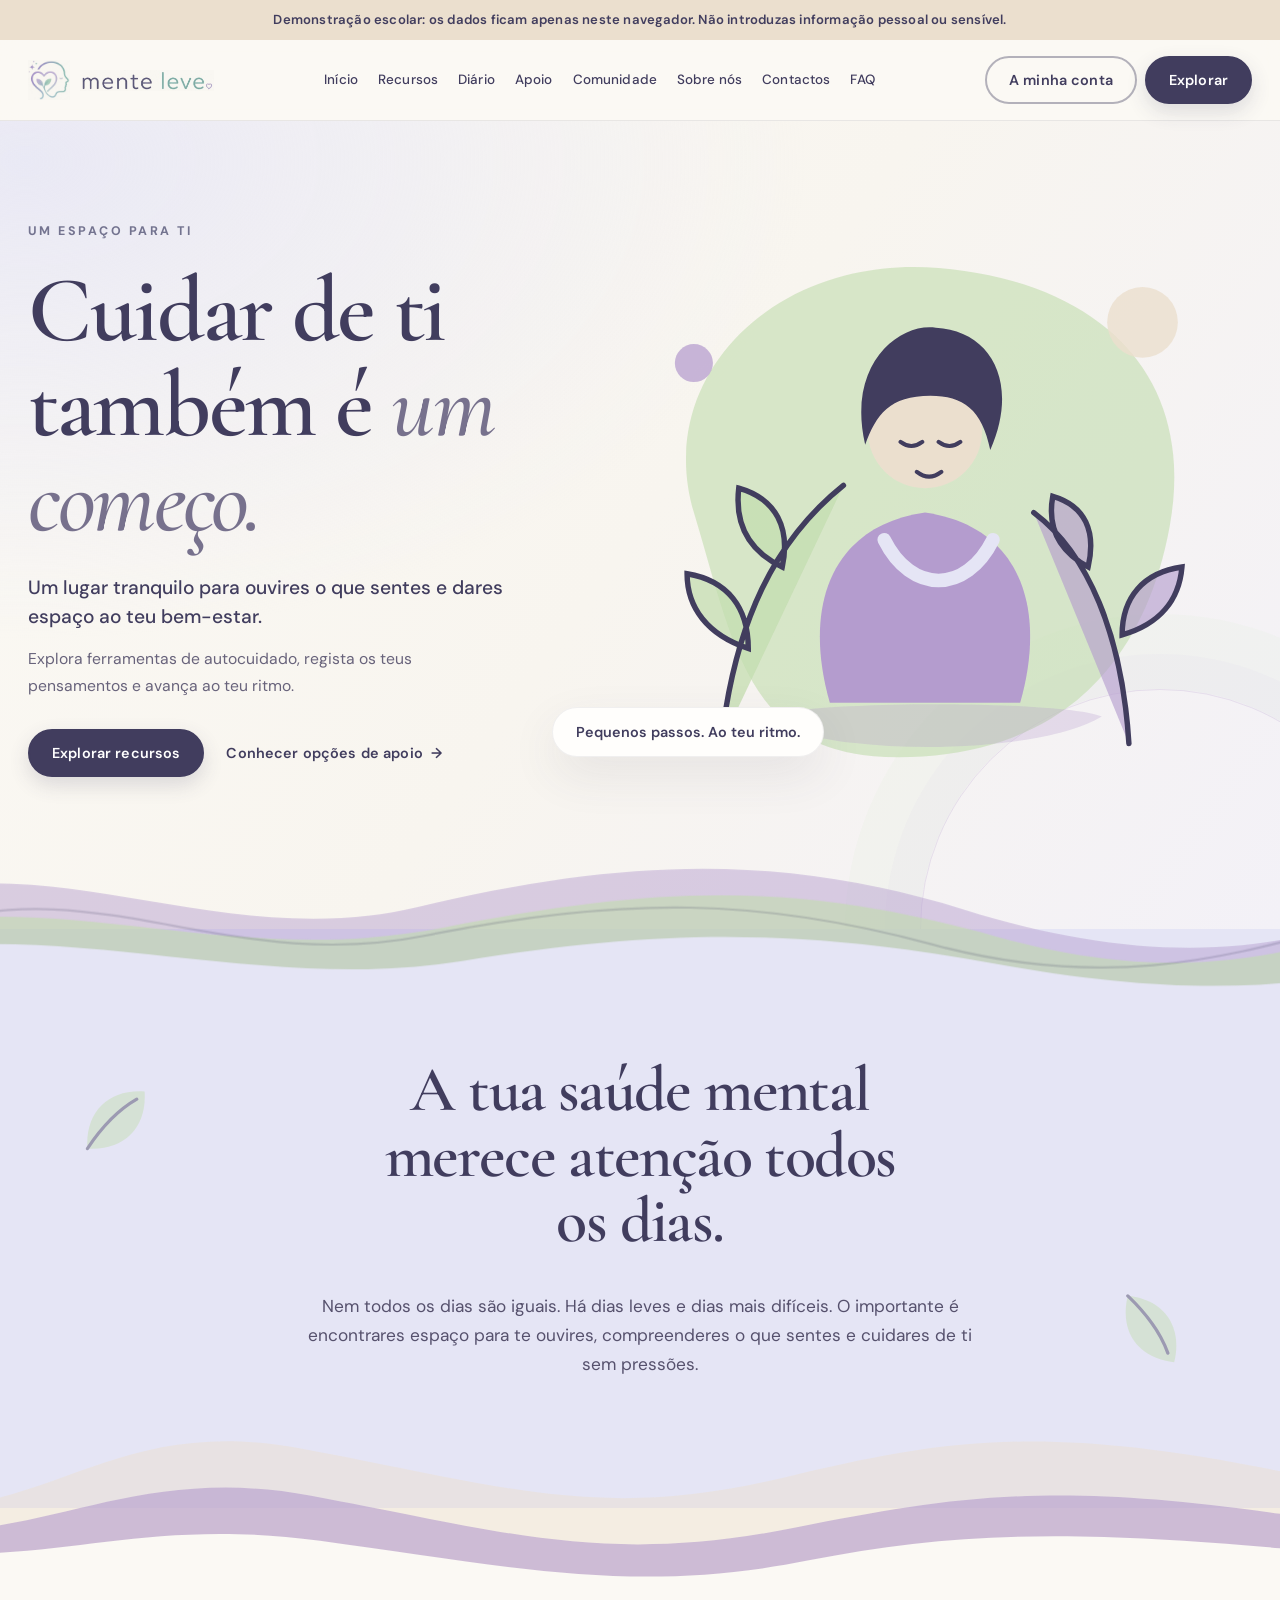
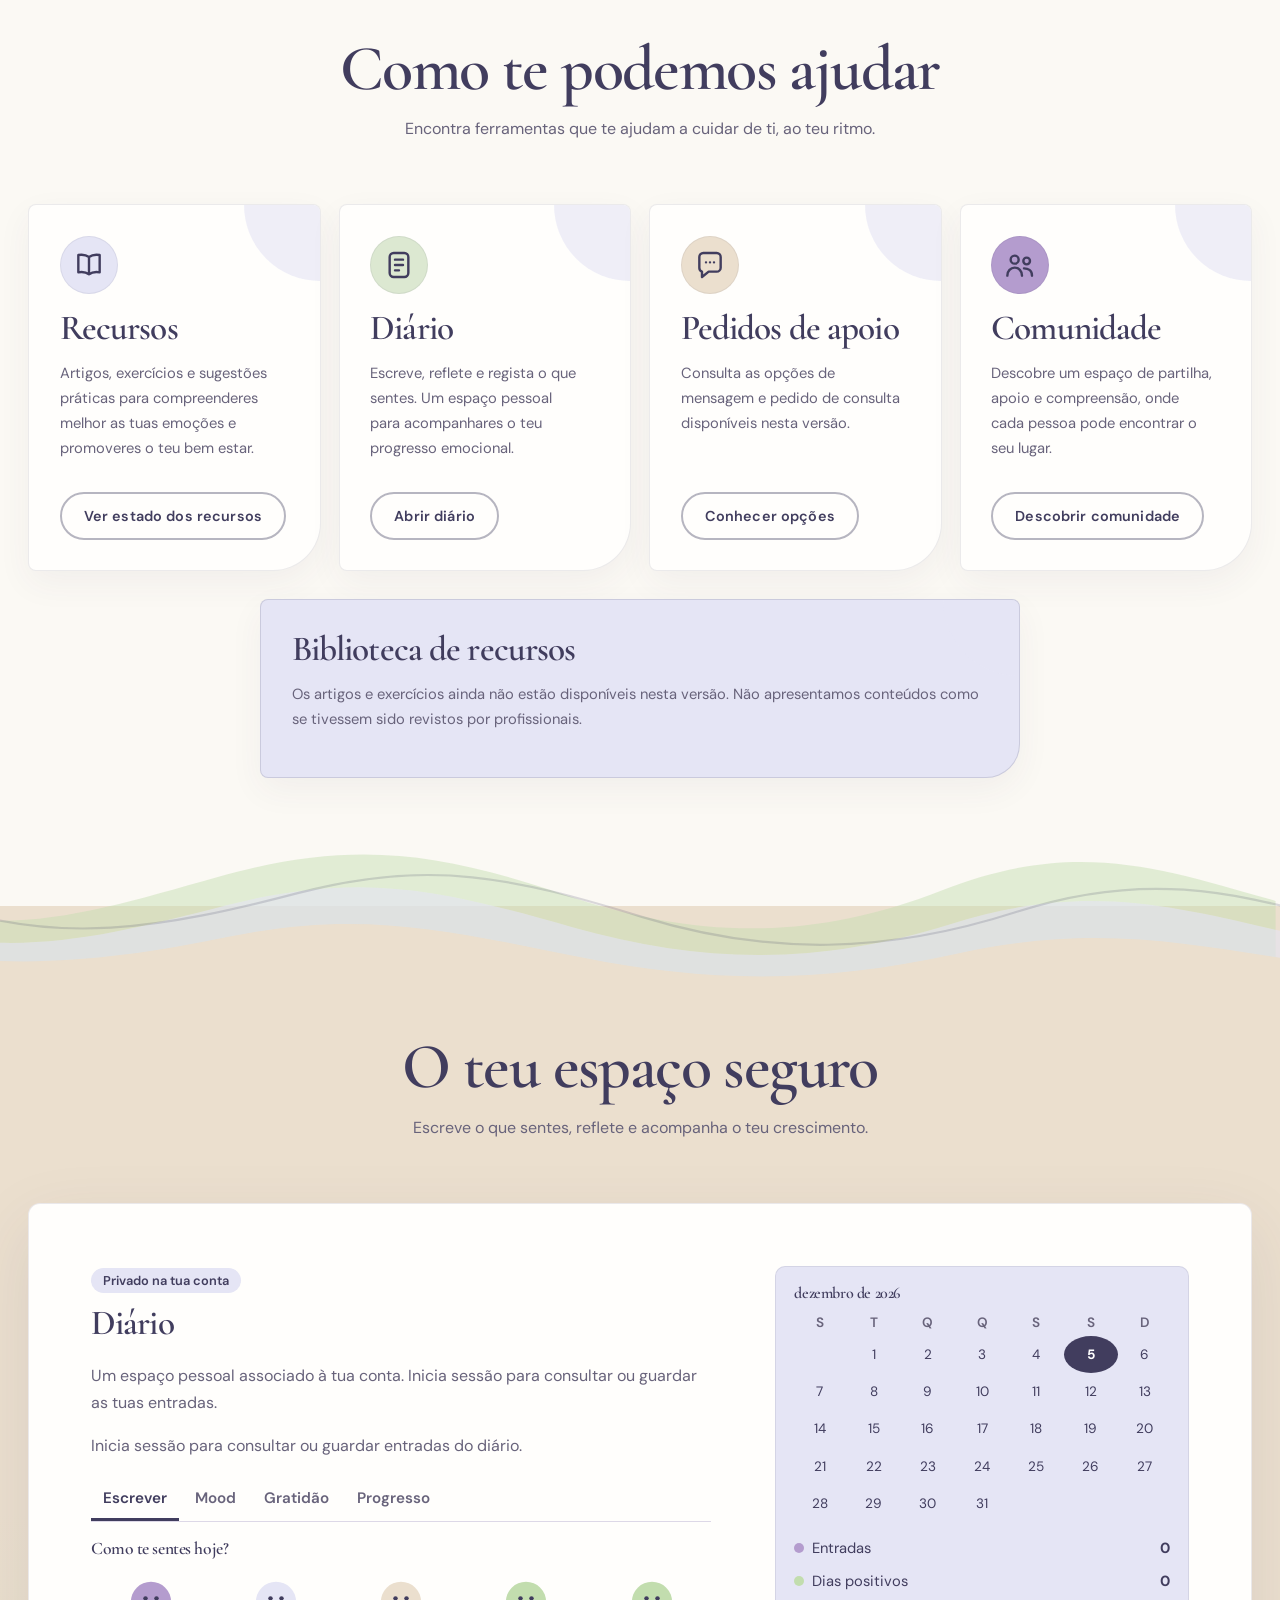
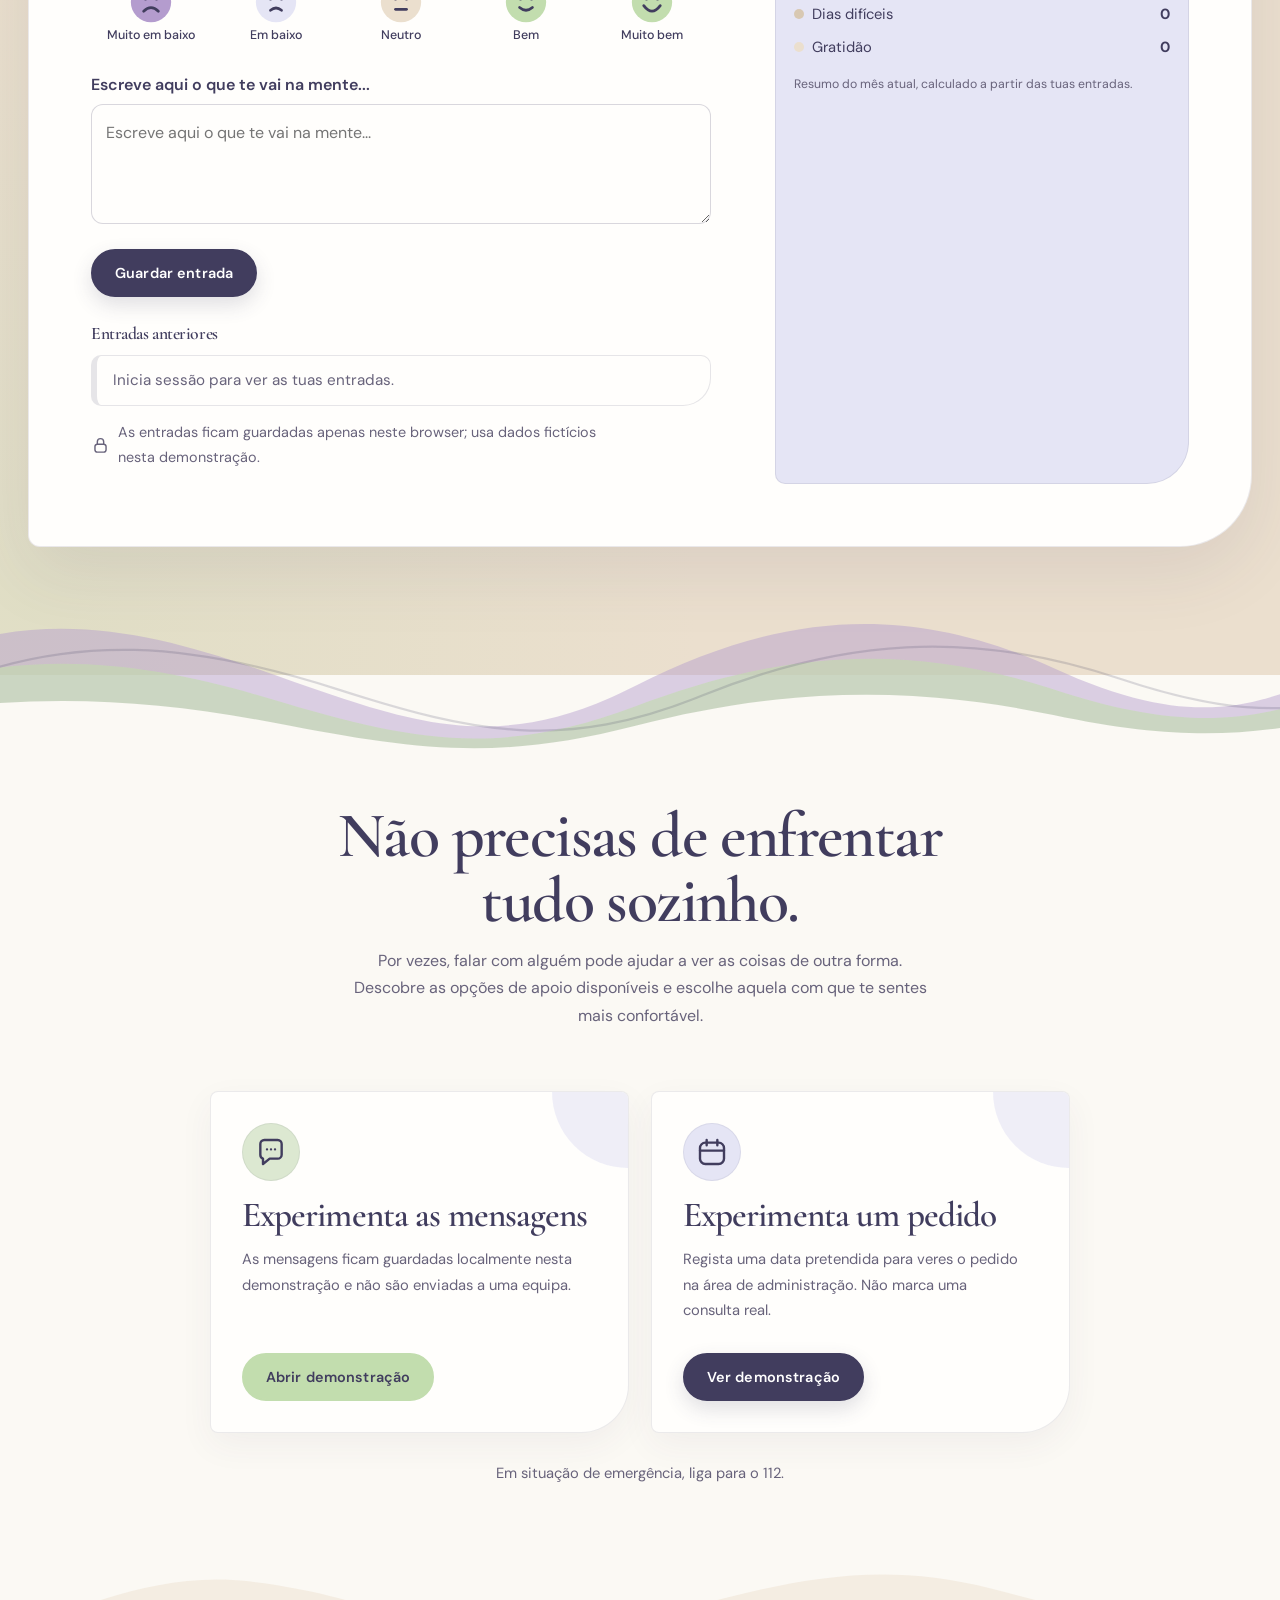
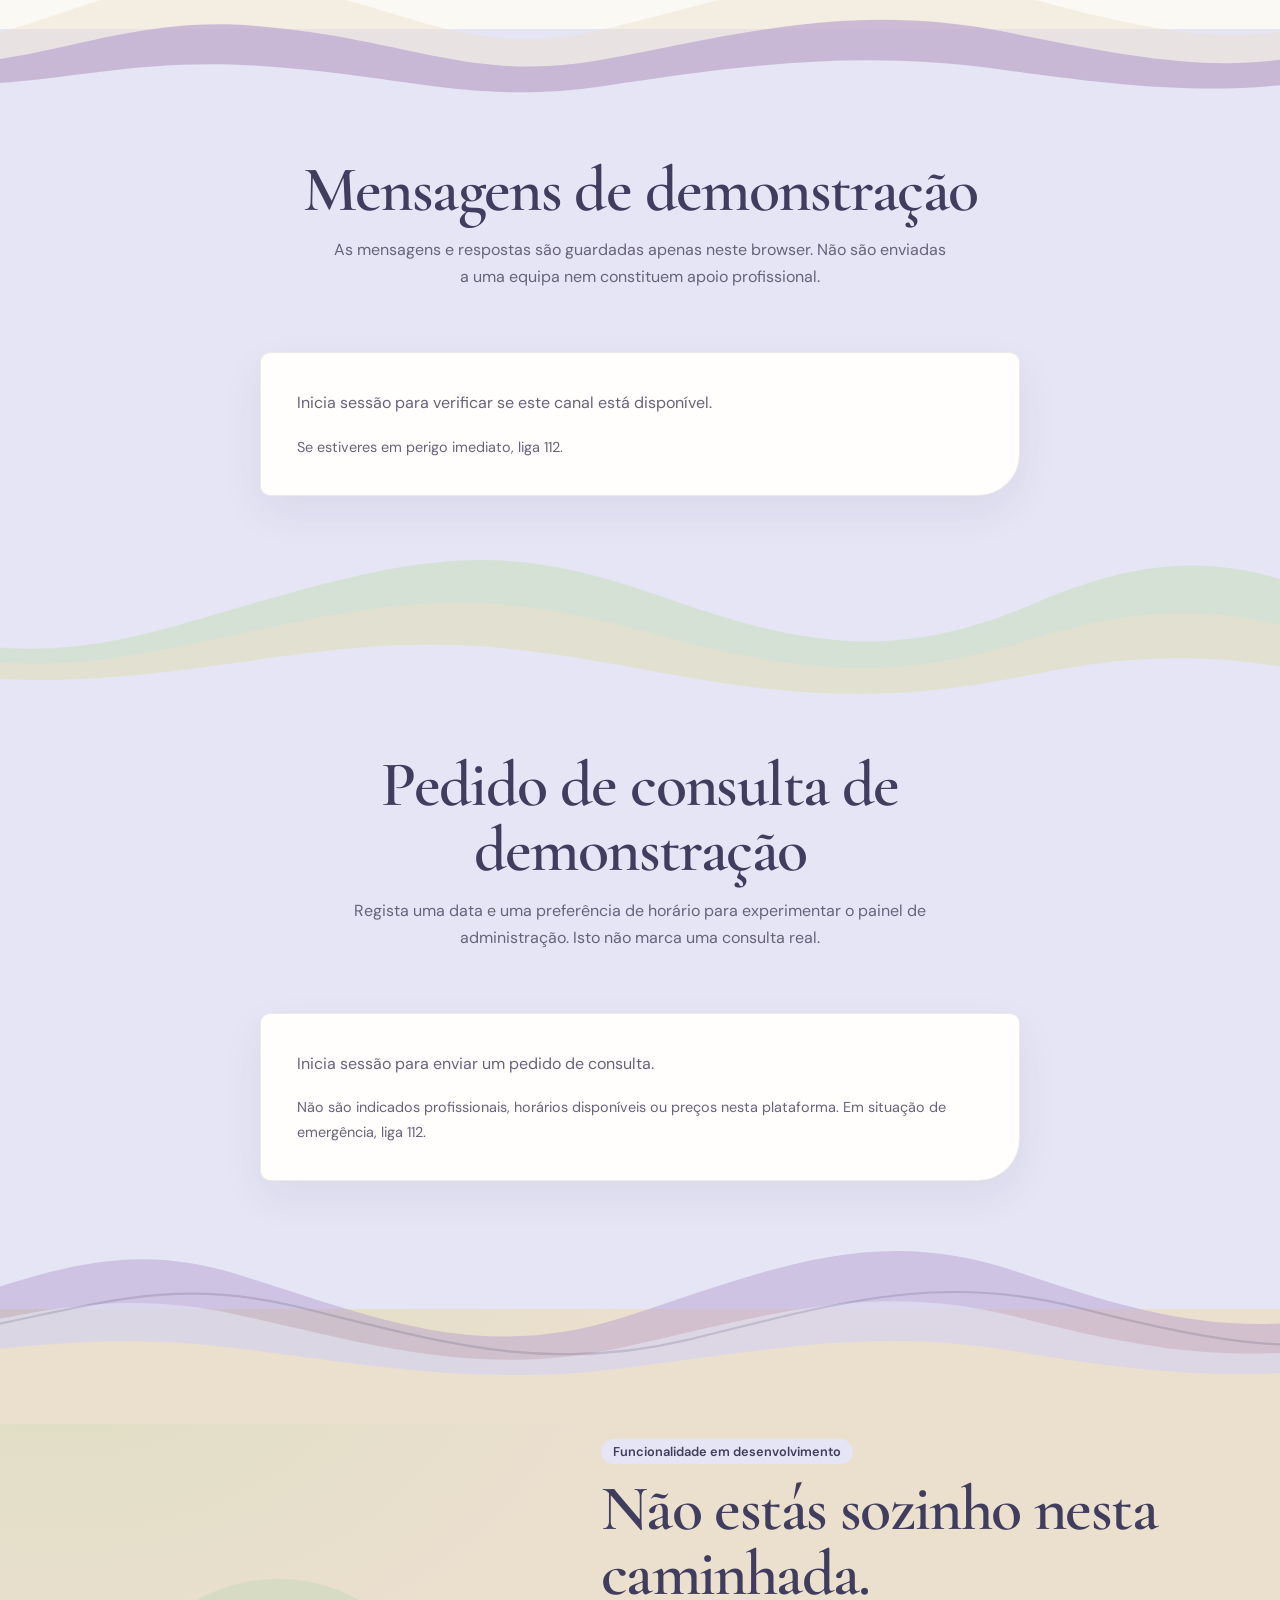
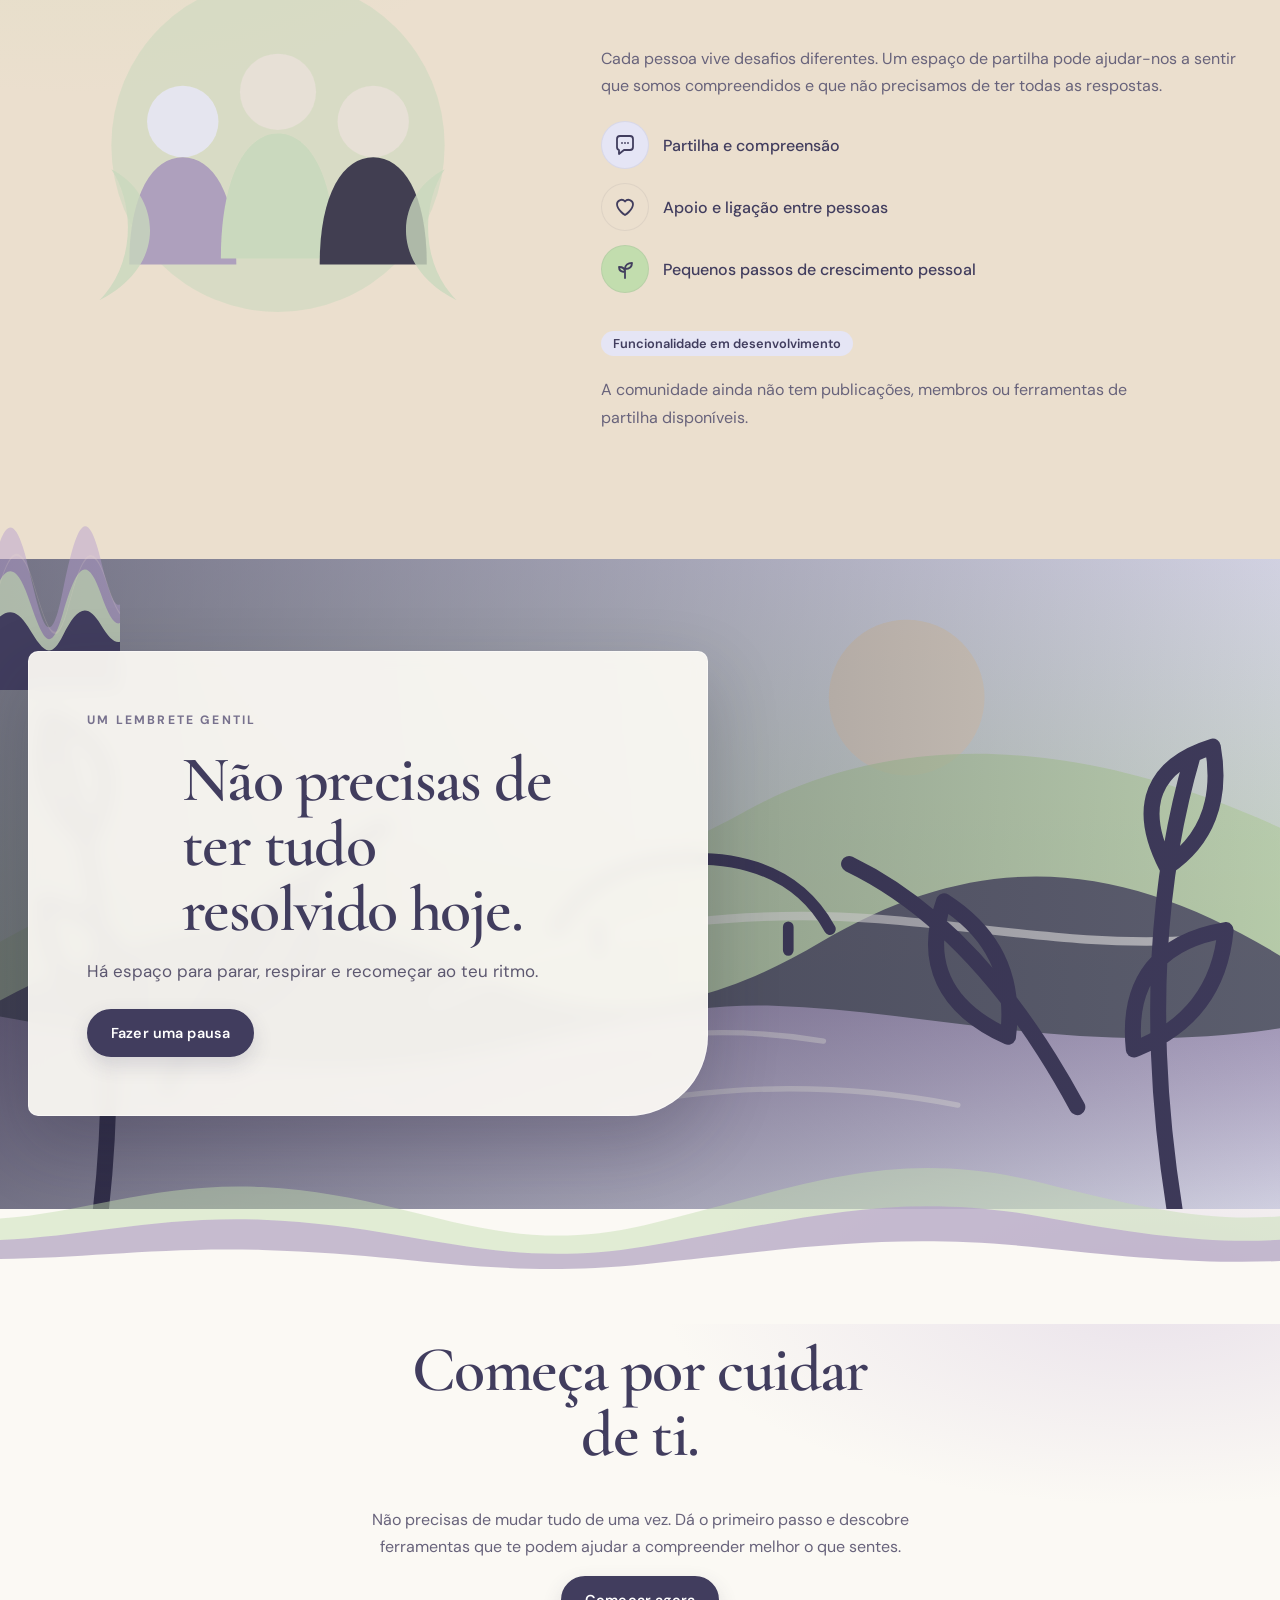
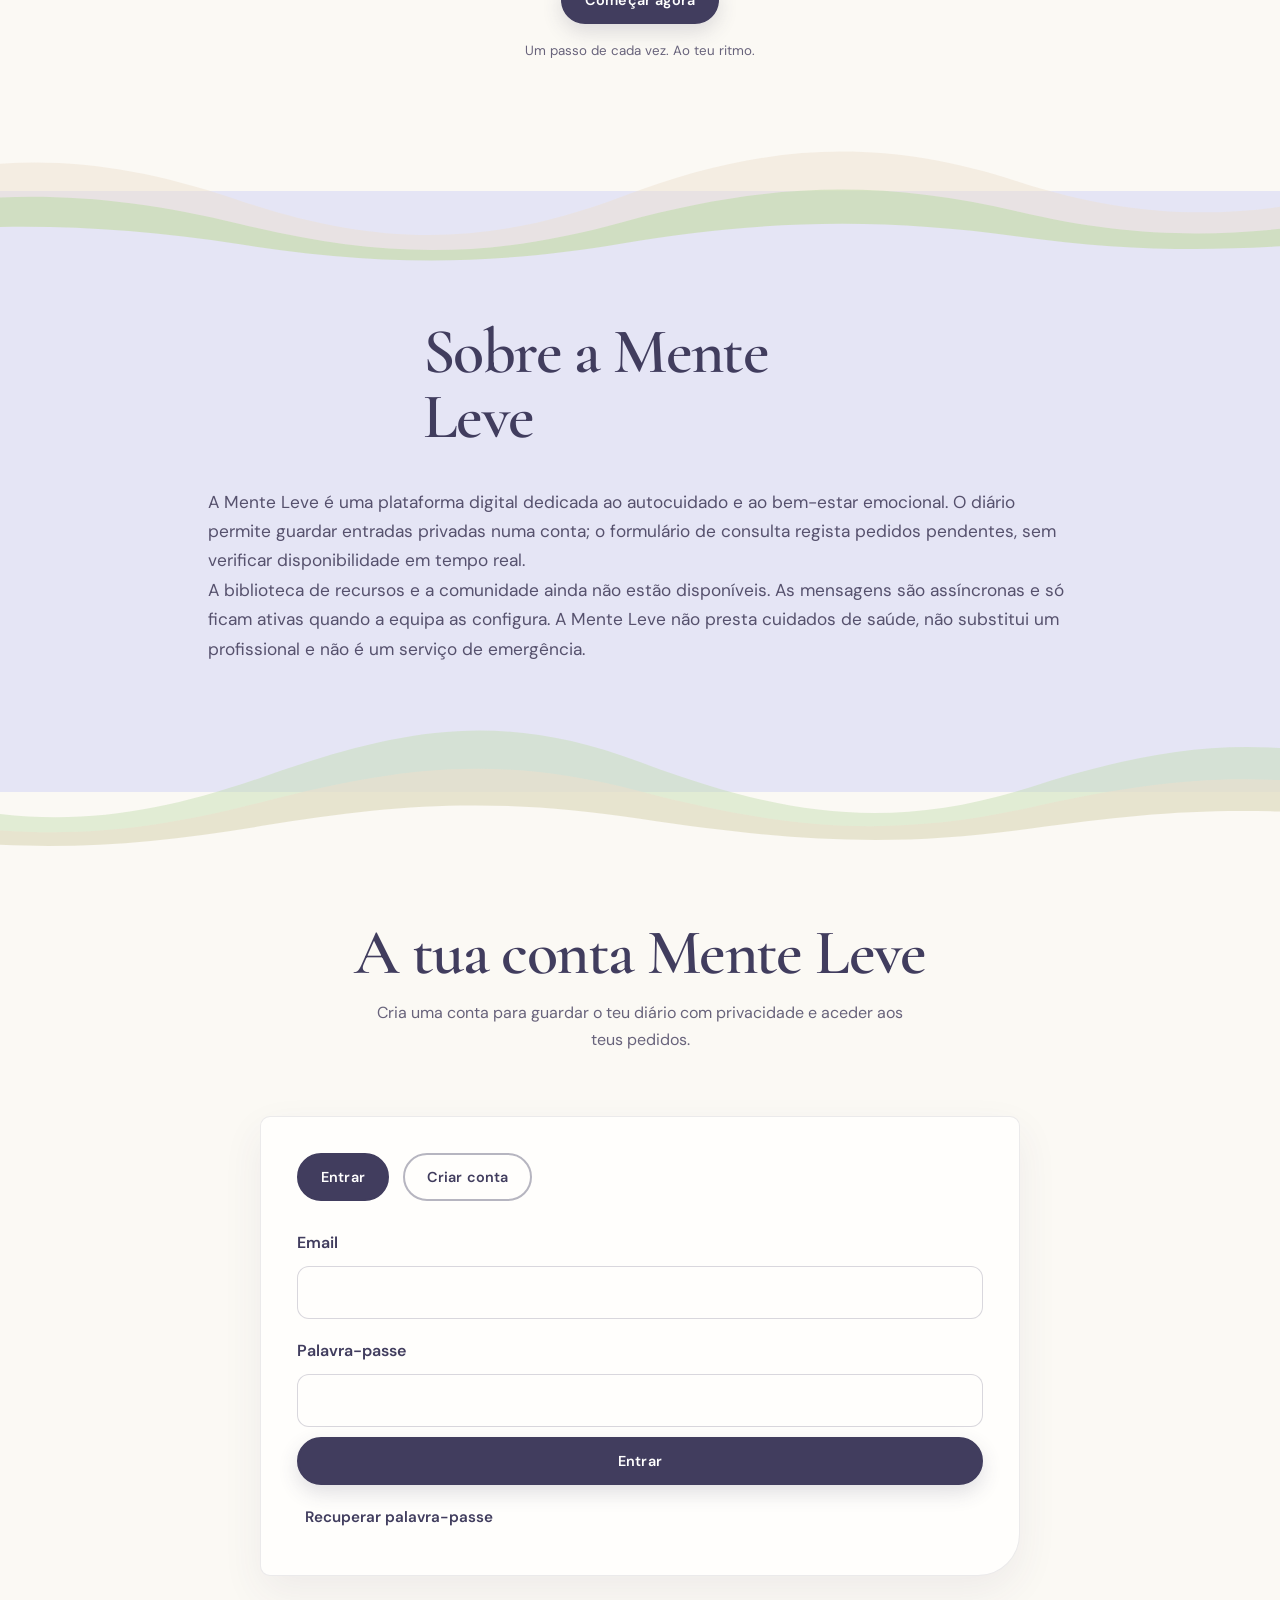
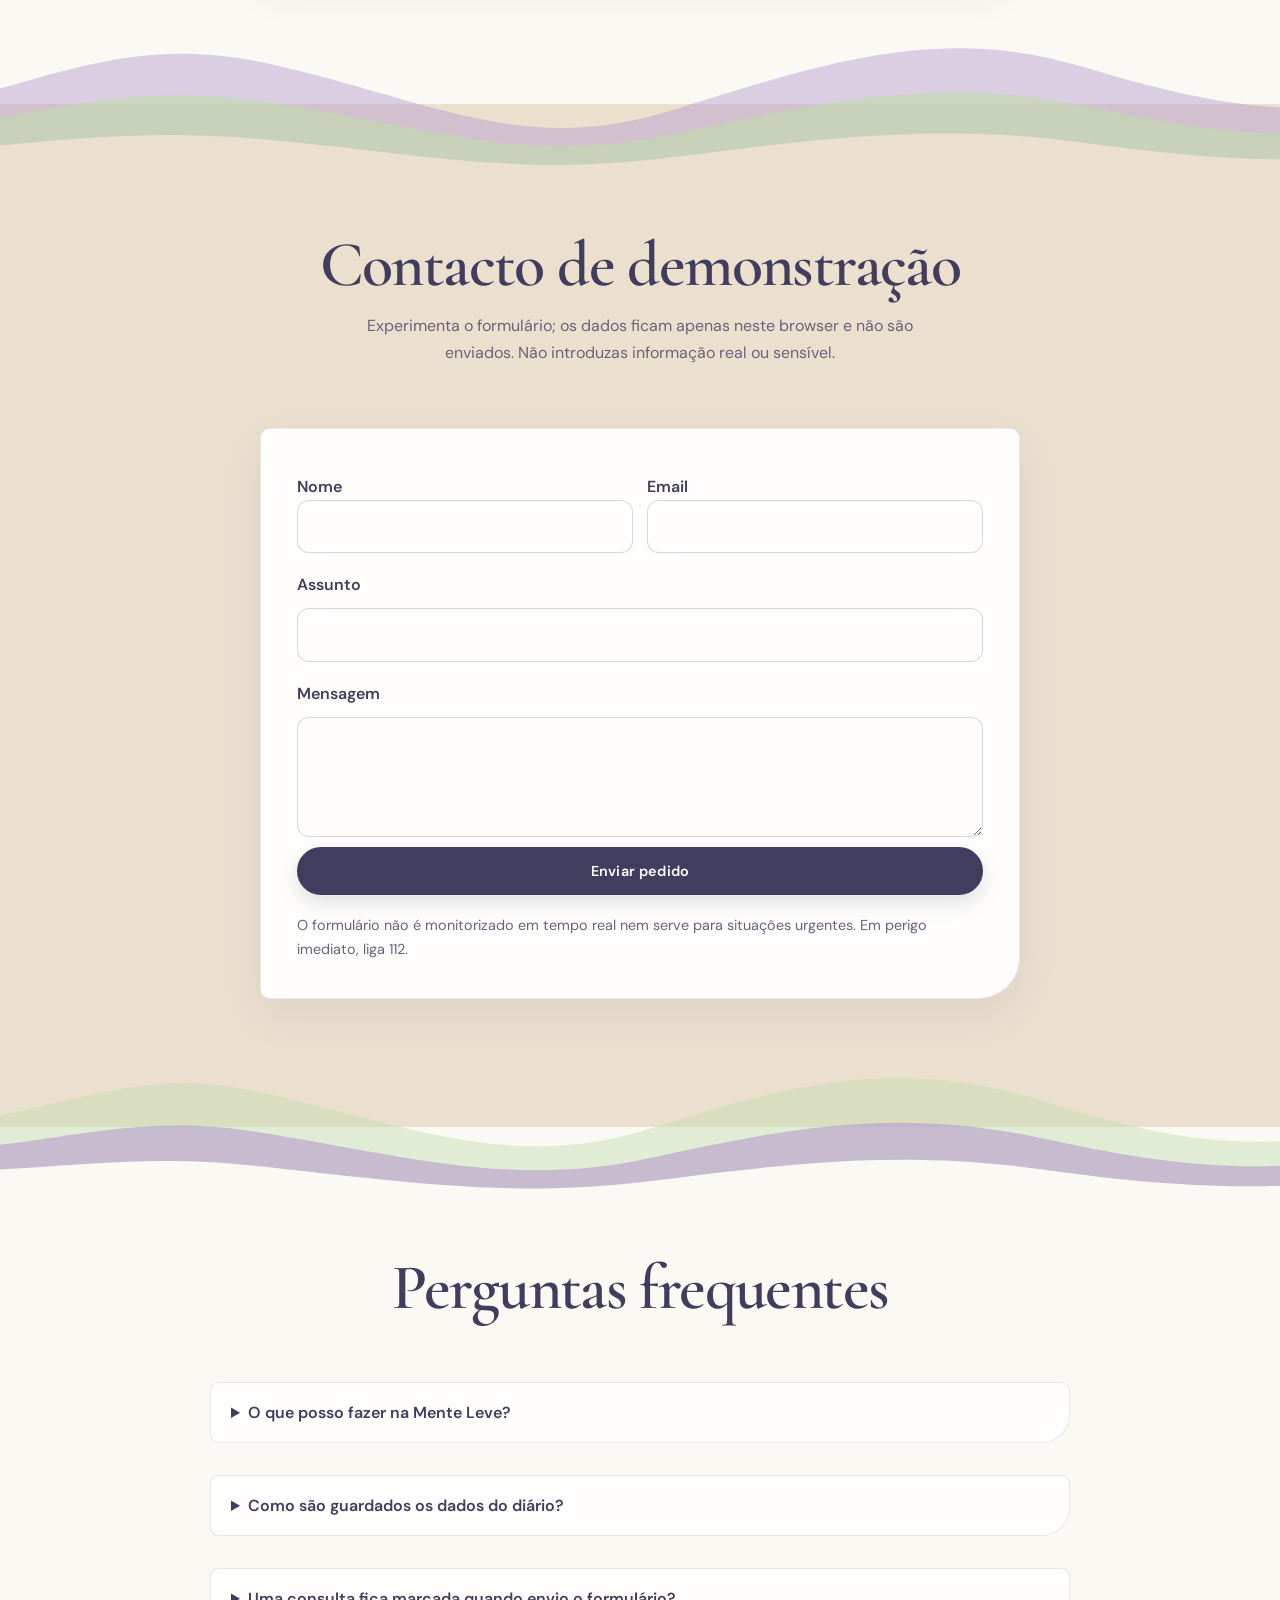
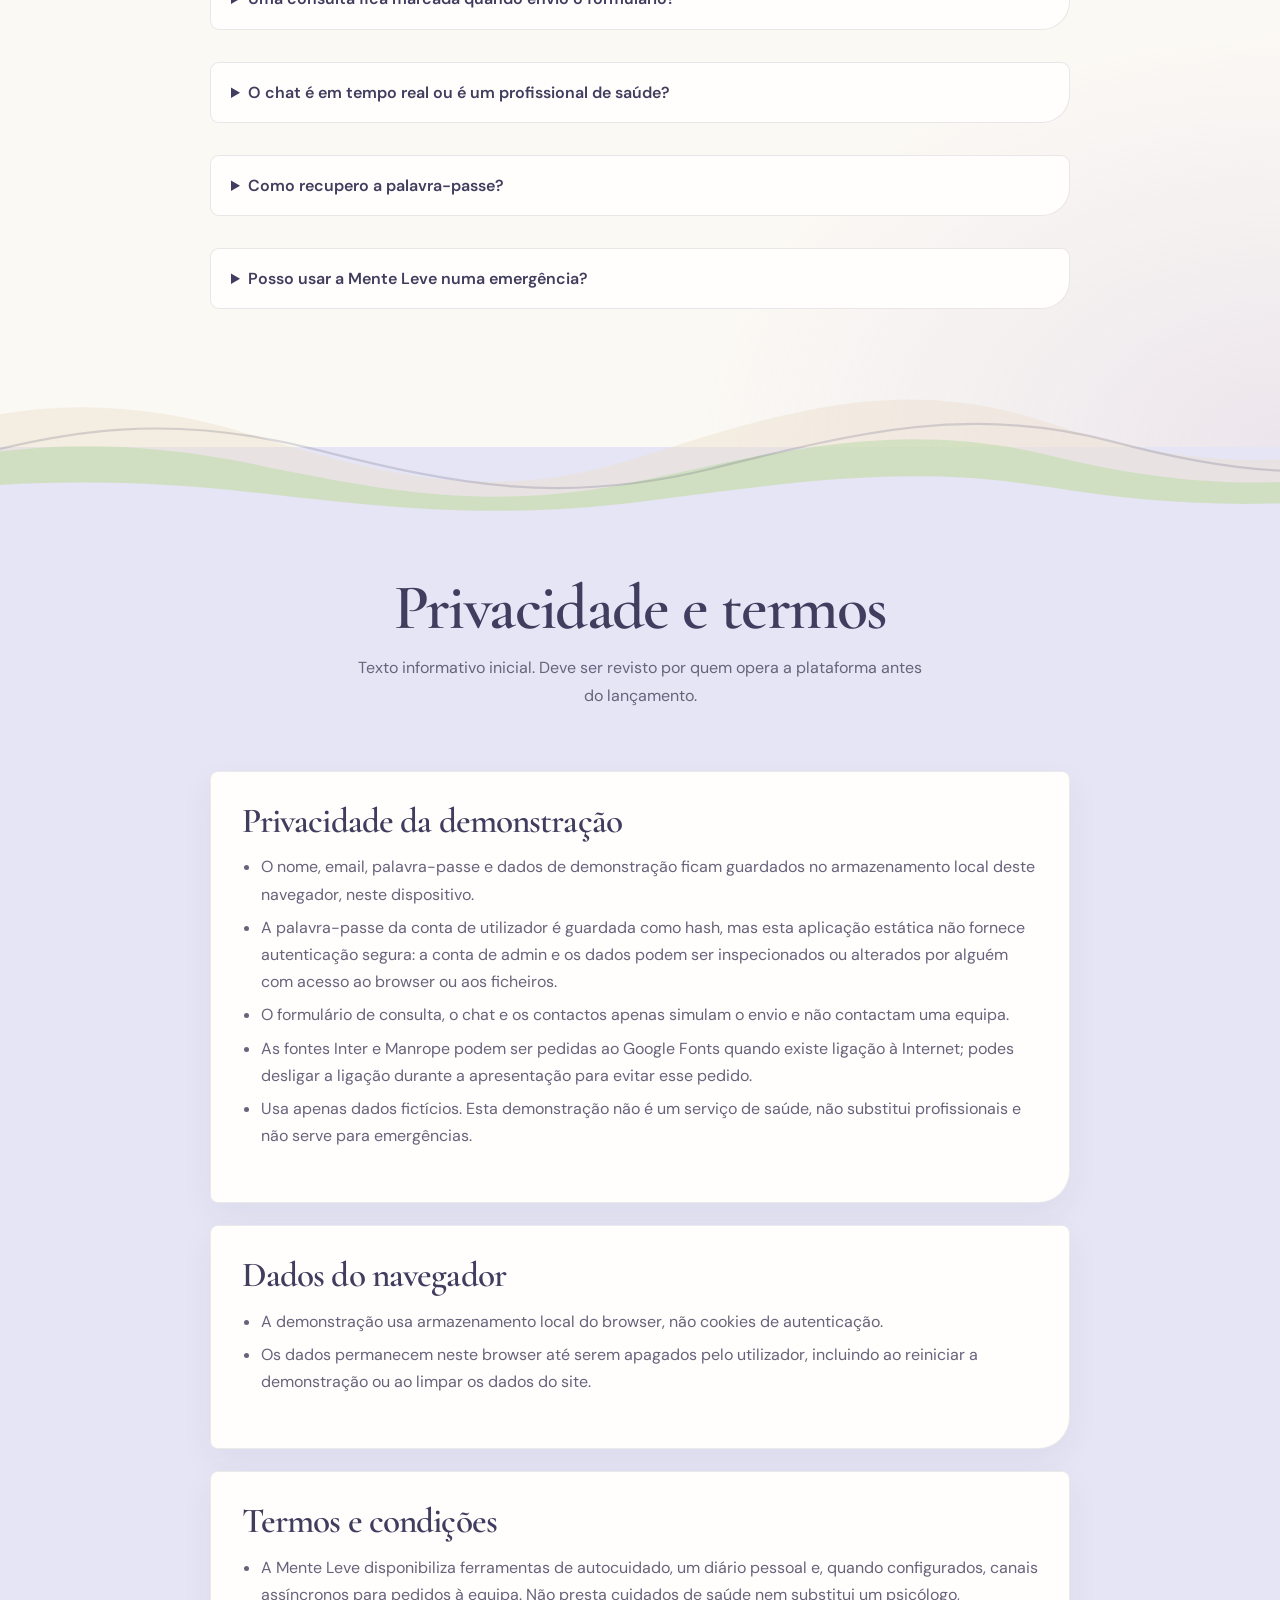
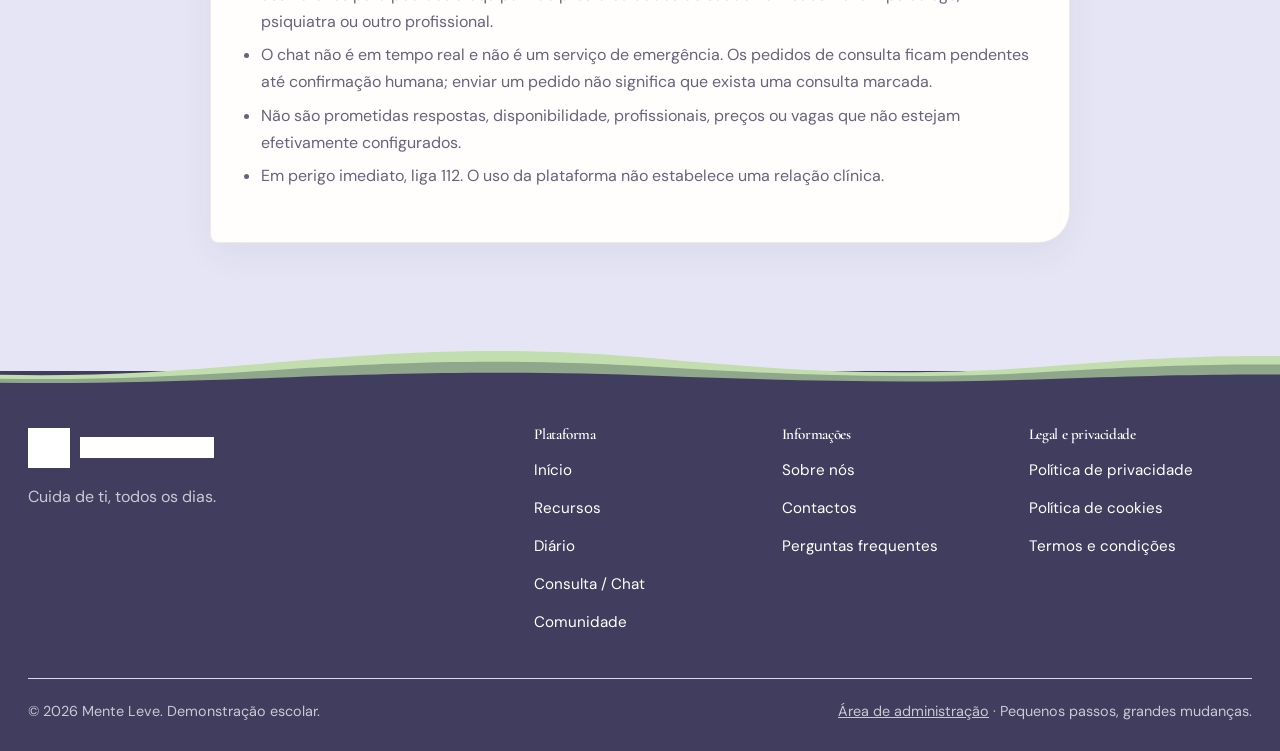
==== index.html @ 2f1e9008 "Add files via upload" ====
<!DOCTYPE html>
<html lang="pt-PT">
<head>
<meta charset="utf-8">
<meta name="viewport" content="width=device-width, initial-scale=1, viewport-fit=cover">
<title>Mente Leve – Cuida de ti, todos os dias</title>
<meta name="description" content="Mente Leve: um espaço para cuidares de ti, compreenderes as tuas emoções e encontrares apoio ao teu ritmo.">
<meta name="theme-color" content="#EBDFCE">
<link rel="preconnect" href="https://fonts.googleapis.com"><link rel="preconnect" href="https://fonts.gstatic.com" crossorigin>
<link href="https://fonts.googleapis.com/css2?family=Cormorant+Garamond:wght@500;600;700&family=DM+Sans:wght@400;500;600;700&display=swap" rel="stylesheet">
<link rel="stylesheet" href="css/style.css">
<link rel="icon" href="images/mente-leve.svg" type="image/svg+xml">
<link rel="stylesheet" href="css/mente-leve-app.css">
<link rel="stylesheet" href="css/section-transitions.css">
<link rel="stylesheet" href="css/admin.css">
<link rel="stylesheet" href="css/mente-leve-redesign.css">

</head>
<body>
<aside class="demo-banner" role="note">Demonstração escolar: os dados ficam apenas neste navegador. Não introduzas informação pessoal ou sensível.</aside>
<svg width="0" height="0" style="position:absolute" aria-hidden="true"><defs>
<symbol id="book" viewBox="0 0 24 24"><path d="M12 6c-2-1.5-5-2-8-1.5v13c3-.5 6 0 8 1.5 2-1.5 5-2 8-1.5v-13C17 4 14 4.500 12 6zM12 6v13"/></symbol>
<symbol id="note" viewBox="0 0 24 24"><rect x="5" y="3" width="14" height="18" rx="3"/><path d="M9 8h6M9 12h6M9 16h3"/></symbol>
<symbol id="chat" viewBox="0 0 24 24"><path d="M4 6a3 3 0 013-3h10a3 3 0 013 3v8a3 3 0 01-3 3h-6l-5 4v-4a3 3 0 01-2-3z"/><path d="M9 10h.01M12 10h.01M15 10h.01"/></symbol>
<symbol id="ppl" viewBox="0 0 24 24"><circle cx="8" cy="8" r="3"/><circle cx="17" cy="9" r="2.500"/><path d="M2.500 20c0-3.500 2.500-6 5.500-6s5.500 2.500 5.500 6M15 14.500c3 0 6 1.500 6 5.500"/></symbol>
<symbol id="cal" viewBox="0 0 24 24"><rect x="3" y="5" width="18" height="16" rx="4"/><path d="M8 3v4M16 3v4M3 11h18"/></symbol>
<symbol id="lock" viewBox="0 0 24 24"><rect x="5" y="11" width="14" height="10" rx="3"/><path d="M8 11V8a4 4 0 018 0v3"/></symbol>
<symbol id="heart" viewBox="0 0 24 24"><path d="M12 20s-8-5-8-11a4.500 4.500 0 018-2.500A4.500 4.500 0 0120 9c0 6-8 11-8 11z"/></symbol>
<symbol id="sprout" viewBox="0 0 24 24"><path d="M12 21v-9M12 12c0-4 3-6 7-6 0 4-3 6-7 6zM12 15c0-3-2-5-6-5 0 3 2 5 6 5z"/></symbol>
<symbol id="menu" viewBox="0 0 24 24"><path d="M4 7h16M4 12h16M4 17h16"/></symbol>
<symbol id="x" viewBox="0 0 24 24"><path d="M6 6l12 12M18 6L6 18"/></symbol>
<symbol id="leaf" viewBox="0 0 60 60"><path d="M8 52C6 24 24 6 52 8c2 28-16 46-44 44z" fill="#C2DDAE"/><path d="M8 52C20 34 32 22 46 14" stroke="#413D5E" stroke-width="2.500" fill="none" stroke-linecap="round"/></symbol>
</defs></svg>

<header>
<div class="w hd">
<a class="brand" href="#inicio" aria-label="Mente Leve – início"><span class="mk mark" role="img" aria-label="Símbolo Mente Leve"></span><span class="mk word" role="img" aria-label="Mente Leve"></span></a>
<nav id="nav" aria-label="Navegação principal"><ul>
<li><a href="#inicio">Início</a></li><li><a href="#recursos">Recursos</a></li><li><a href="#diario">Diário</a></li><li><a href="#consulta">Apoio</a></li><li><a href="#comunidade">Comunidade</a></li><li><a href="#sobre">Sobre nós</a></li><li><a href="#contactos">Contactos</a></li><li><a href="#faq">FAQ</a></li></ul></nav>
<div class="act"><a class="btn bo" href="#entrar">A minha conta</a><a class="btn bp" href="#recursos">Explorar</a>
<button class="burger" id="bg" aria-expanded="false" aria-controls="nav" aria-label="Abrir menu"><svg class="ic"><use href="#menu"/></svg></button></div>
</div></header>

<main>
<section class="hero" id="inicio"><div class="w hg">
<div class="hero-copy rv"><p class="hl">Um espaço para ti</p>
<h1>Cuidar de ti<br>também é <em>um começo.</em></h1>
<p class="lead">Um lugar tranquilo para ouvires o que sentes e dares espaço ao teu bem-estar.</p>
<p class="sub">Explora ferramentas de autocuidado, regista os teus pensamentos e avança ao teu ritmo.</p>
<div class="row"><a class="btn bp" href="#recursos">Explorar recursos</a><a class="btn bs" href="#consulta">Conhecer opções de apoio <span aria-hidden="true">→</span></a></div></div>
<figure class="art rv"><img src="images/mente-leve-hero.svg" alt="Ilustração de uma pessoa sentada a descansar, rodeada de folhas" width="480" height="440"><figcaption class="tag">Pequenos passos. Ao teu ritmo.</figcaption></figure>
</div></section>

<section class="wel" id="acolhimento"><svg class="section-wave wave-1" viewBox="0 0 1440 260" preserveAspectRatio="none" aria-hidden="true" focusable="false"><path class="wave-back" d="M-160 108C40 20 240 160 470 105S880 44 1085 108s365 55 515-18v210H-160Z"/><path class="wave-mid" d="M-160 136C60 75 250 177 500 128s400-51 620 10 340 16 480-25v187H-160Z"/><path class="wave-front" d="M-160 164c210-54 450 40 680 2s390-35 600 3 340 30 480-6v173H-160Z"/><path class="wave-line" d="M-80 126c190-63 337 56 560 11s377-42 568 10 326 16 442-15"/></svg><svg class="lf" style="left:6%;top:20%" aria-hidden="true"><use href="#leaf"/></svg><svg class="lf" style="right:7%;bottom:18%;transform:rotate(100deg)" aria-hidden="true"><use href="#leaf"/></svg>
<div class="w rv"><h2>A tua saúde mental merece atenção todos os dias.</h2>
<p>Nem todos os dias são iguais. Há dias leves e dias mais difíceis. O importante é encontrares espaço para te ouvires, compreenderes o que sentes e cuidares de ti sem pressões.</p></div></section>

<section id="recursos"><svg class="section-wave wave-2" viewBox="0 0 1440 260" preserveAspectRatio="none" aria-hidden="true" focusable="false"><path class="wave-back" d="M-160 126c210 35 270-105 500-62s335 82 540 33 325-70 715 28v135H-160Z"/><path class="wave-mid" d="M-160 148c190 41 290-72 510-31s330 79 545 36 330-57 700 10v132H-160Z"/><path class="wave-front" d="M-160 174c210 32 300-36 520-6s355 61 550 22 355-34 685 2v103H-160Z"/></svg><div class="w">
<div class="hc rv"><h2>Como te podemos ajudar</h2><p>Encontra ferramentas que te ajudam a cuidar de ti, ao teu ritmo.</p></div>
<div class="g4">
<article class="card rv"><div class="ib" style="background:var(--color-lilac)"><svg class="ic" aria-hidden="true"><use href="#book"/></svg></div><h3>Recursos</h3><p>Artigos, exercícios e sugestões práticas para compreenderes melhor as tuas emoções e promoveres o teu bem estar.</p><a class="btn bo" href="#recursos-lista">Ver estado dos recursos</a></article>
<article class="card rv"><div class="ib" style="background:var(--ts)"><svg class="ic" aria-hidden="true"><use href="#note"/></svg></div><h3>Diário</h3><p>Escreve, reflete e regista o que sentes. Um espaço pessoal para acompanhares o teu progresso emocional.</p><a class="btn bo" href="#diario">Abrir diário</a></article>
<article class="card rv"><div class="ib" style="background:var(--color-latte)"><svg class="ic" aria-hidden="true"><use href="#chat"/></svg></div><h3>Pedidos de apoio</h3><p>Consulta as opções de mensagem e pedido de consulta disponíveis nesta versão.</p><a class="btn bo" href="#consulta">Conhecer opções</a></article>
<article class="card rv"><div class="ib" style="background:var(--color-lavender)"><svg class="ic" aria-hidden="true"><use href="#ppl"/></svg></div><h3>Comunidade</h3><p>Descobre um espaço de partilha, apoio e compreensão, onde cada pessoa pode encontrar o seu lugar.</p><a class="btn bo" href="#comunidade">Descobrir comunidade</a></article>
</div>
<div id="recursos-lista" class="card resource-note rv"><h3>Biblioteca de recursos</h3><p>Os artigos e exercícios ainda não estão disponíveis nesta versão. Não apresentamos conteúdos como se tivessem sido revistos por profissionais.</p></div>
</div></section>

<section class="dia" id="diario"><svg class="section-wave wave-3" viewBox="0 0 1440 260" preserveAspectRatio="none" aria-hidden="true" focusable="false"><path class="wave-back" d="M-160 110c145 67 255 29 405-13s245-29 390 20 275 54 425-5 245-25 375 12v176H-160Z"/><path class="wave-mid" d="M-160 142c160 52 260 27 415-13s245-16 390 25 275 43 425-4 245-21 375 9v131H-160Z"/><path class="wave-front" d="M-160 171c155 34 270 24 420-7s250-5 395 24 270 29 420-4 245-14 370 5v105H-160Z"/><path class="wave-line" d="M-80 123c140 55 267 31 416-8s243-17 386 27 275 42 423-6 249-19 355 8"/></svg><div class="w">
<div class="hc rv"><h2>O teu espaço seguro</h2><p>Escreve o que sentes, reflete e acompanha o teu crescimento.</p></div>
<div class="dc rv">
<div><span class="pv">Privado na tua conta</span><h3>Diário</h3>
<p style="color:var(--tx2)">Um espaço pessoal associado à tua conta. Inicia sessão para consultar ou guardar as tuas entradas.</p><p id="diaryStatus" class="feature-status" role="status" aria-live="polite"></p>
<div class="tabs" role="tablist" aria-label="Secções do diário"><button class="diary-control" role="tab" aria-selected="true">Escrever</button><button class="diary-control" role="tab" aria-selected="false">Mood</button><button class="diary-control" role="tab" aria-selected="false">Gratidão</button><button class="diary-control" role="tab" aria-selected="false">Progresso</button></div>
<h3 id="mq" style="font-size:1.1rem">Como te sentes hoje?</h3>
<div class="moods" id="moods" role="radiogroup" aria-labelledby="mq"></div>
<label for="tx" id="lb">Escreve aqui o que te vai na mente...</label>
<textarea class="diary-control" id="tx" placeholder="Escreve aqui o que te vai na mente..." maxlength="3000" aria-describedby="er"></textarea><div id="pg" hidden></div><p class="er" id="er" role="alert"></p>
<div class="row" style="margin-top:16px"><button class="btn bp diary-control" id="sv" type="button">Guardar entrada</button><button class="btn bs diary-control" id="cn" type="button" hidden>Cancelar edição</button></div><h3 class="pt">Entradas anteriores</h3><ul class="hist" id="hist"></ul>
<p class="priv"><svg class="ic" style="width:20px;height:20px" aria-hidden="true"><use href="#lock"/></svg>As entradas ficam guardadas apenas neste browser; usa dados fictícios nesta demonstração.</p></div>
<aside class="cal" aria-label="Calendário e resumo do mês"><h3 id="cmh">Outubro 2026</h3><div class="cg" id="cg"></div>
<div class="sm"><div><span>Entradas</span><b id="s1">0</b></div><div><span>Dias positivos</span><b id="s2">0</b></div><div><span>Dias difíceis</span><b id="s3">0</b></div><div><span>Gratidão</span><b id="s4">0</b></div><small>Resumo do mês atual, calculado a partir das tuas entradas.</small></div></aside>
</div></div></section>

<section id="consulta"><svg class="section-wave wave-4" viewBox="0 0 1440 260" preserveAspectRatio="none" aria-hidden="true" focusable="false"><path class="wave-back" d="M-160 145c175-104 315-70 470-15s250 91 405 12 300-98 470-20 240 39 350-10v188H-160Z"/><path class="wave-mid" d="M-160 163c170-67 310-53 465-6s255 67 410 8 300-75 470-19 240 29 350-5v159H-160Z"/><path class="wave-front" d="M-160 183c170-34 310-30 470 1s250 43 405 3 300-48 470-12 240 18 350-2v141H-160Z"/><path class="wave-line" d="M-80 150c160-74 305-54 460-4s255 70 410 7 300-76 470-19 240 31 340-6"/></svg><div class="w">
<div class="hc rv"><h2>Não precisas de enfrentar tudo sozinho.</h2><p>Por vezes, falar com alguém pode ajudar a ver as coisas de outra forma. Descobre as opções de apoio disponíveis e escolhe aquela com que te sentes mais confortável.</p></div>
<div class="g2">
<article class="card rv"><div class="ib" style="background:var(--ts)"><svg class="ic" aria-hidden="true"><use href="#chat"/></svg></div><h3>Experimenta as mensagens</h3><p>As mensagens ficam guardadas localmente nesta demonstração e não são enviadas a uma equipa.</p><a class="btn bt" href="#chat">Abrir demonstração</a></article>
<article class="card rv"><div class="ib" style="background:var(--color-lilac)"><svg class="ic" aria-hidden="true"><use href="#cal"/></svg></div><h3>Experimenta um pedido</h3><p>Regista uma data pretendida para veres o pedido na área de administração. Não marca uma consulta real.</p><a class="btn bp" href="#marcar">Ver demonstração</a></article>
</div>
<p class="note">Em situação de emergência, liga para o 112.</p></div></section>

<section class="com feature-panel" id="chat"><svg class="section-wave wave-5" viewBox="0 0 1440 260" preserveAspectRatio="none" aria-hidden="true" focusable="false"><path class="wave-back" d="M-160 137c165 43 270-80 440-61s235 90 390 56 275-92 445-48 275 79 420 24v152H-160Z"/><path class="wave-mid" d="M-160 160c175 37 270-48 445-34s245 66 395 38 280-65 450-31 270 54 405 10v125H-160Z"/><path class="wave-front" d="M-160 184c175 29 270-24 445-13s245 45 395 23 280-42 450-18 270 31 405 2v102H-160Z"/></svg><div class="w">
<div class="hc rv"><h2>Mensagens de demonstração</h2><p>As mensagens e respostas são guardadas apenas neste browser. Não são enviadas a uma equipa nem constituem apoio profissional.</p></div>
<div class="feature-card rv">
<p id="chatStatus" class="feature-status" role="status" aria-live="polite">A verificar se o serviço de mensagens está configurado…</p>
<div id="chatPanel" hidden><div class="chat-toolbar"><span>Histórico da conversa</span><button class="lk" id="chatRefresh" type="button">Atualizar conversa</button></div><div id="chatMessages" class="chat-messages" aria-live="polite"></div>
<form id="chatForm"><label for="chatBody">Mensagem</label><textarea id="chatBody" name="body" maxlength="4000" required></textarea><p class="er" id="chatError" role="alert"></p><button class="btn bp" type="submit">Enviar mensagem</button></form></div>
<p class="emergency-note">Se estiveres em perigo imediato, liga 112.</p></div>
</div></section>

<section class="feature-panel" id="marcar"><svg class="section-wave wave-6" viewBox="0 0 1440 260" preserveAspectRatio="none" aria-hidden="true" focusable="false"><path class="wave-back" d="M-160 118c210 78 310 25 485-23s260-53 420 4 265 74 420 7 245-46 365 7v177H-160Z"/><path class="wave-mid" d="M-160 145c205 56 305 21 480-15s260-32 420 12 265 54 420 5 245-31 365 8v153H-160Z"/><path class="wave-front" d="M-160 173c205 36 305 17 480-7s260-12 420 18 265 35 420 3 245-18 365 6v126H-160Z"/></svg><div class="w">
<div class="hc rv"><h2>Pedido de consulta de demonstração</h2><p>Regista uma data e uma preferência de horário para experimentar o painel de administração. Isto não marca uma consulta real.</p></div>
<div class="feature-card rv"><p id="appointmentStatus" class="feature-status" role="status" aria-live="polite"></p>
<form id="appointmentForm" hidden><div class="form-grid">
<div><label for="appointmentDate">Data pretendida</label><input id="appointmentDate" name="preferredDate" type="date" required></div>
<div><label for="appointmentTime">Preferência de horário</label><select id="appointmentTime" name="preferredTime" required><option value="any">Sem preferência</option><option value="morning">Manhã</option><option value="afternoon">Tarde</option><option value="evening">Noite</option></select></div>
</div><label for="appointmentNote">Observações (opcional)</label><textarea id="appointmentNote" name="note" maxlength="1000"></textarea><p class="er" id="appointmentError" role="alert"></p><button class="btn bp" type="submit">Enviar pedido pendente</button></form>
<p class="emergency-note">Não são indicados profissionais, horários disponíveis ou preços nesta plataforma. Em situação de emergência, liga 112.</p></div>
</div></section>

<section class="com" id="comunidade"><svg class="section-wave wave-7" viewBox="0 0 1440 260" preserveAspectRatio="none" aria-hidden="true" focusable="false"><path class="wave-back" d="M-160 151c160-34 265-111 425-61s275 102 440 48 280-105 440-50 260 79 420 38v134H-160Z"/><path class="wave-mid" d="M-160 170c170-24 265-69 425-34s275 73 440 36 280-74 440-33 260 55 420 25v110H-160Z"/><path class="wave-front" d="M-160 190c170-13 265-36 425-16s275 43 440 22 280-45 440-18 260 34 420 13v87H-160Z"/><path class="wave-line" d="M-90 163c170-26 263-75 423-36s278 77 443 37 278-77 440-35 260 55 350 24"/></svg><div class="w cm">
<svg viewBox="0 0 420 320" role="img" aria-label="Ilustração de pessoas rodeadas de folhas" class="rv"><circle cx="210" cy="170" r="140" fill="#C2DDAE" opacity=".55"/>
<g><circle cx="130" cy="150" r="30" fill="#E5E5F5"/><path d="M85 270c0-60 20-90 45-90s45 30 45 90z" fill="#B49CCE"/><circle cx="210" cy="125" r="32" fill="#EBDFCE"/><path d="M162 265c0-70 22-105 48-105s48 35 48 105z" fill="#C2DDAE"/><circle cx="290" cy="150" r="30" fill="#EBDFCE"/><path d="M245 270c0-60 20-90 45-90s45 30 45 90z" fill="#413D5E"/></g>
<path d="M60 300c30-30 30-80 10-110 40 20 50 80-10 110zM360 300c-30-30-30-80-10-110-40 20-50 80 10 110z" fill="#C2DDAE" opacity=".8"/></svg>
<div class="rv"><span class="pv">Funcionalidade em desenvolvimento</span><h2>Não estás sozinho nesta caminhada.</h2>
<p style="color:var(--tx2)">Cada pessoa vive desafios diferentes. Um espaço de partilha pode ajudar-nos a sentir que somos compreendidos e que não precisamos de ter todas as respostas.</p>
<ul class="ben"><li><span class="ib" style="background:var(--color-lilac)"><svg class="ic" aria-hidden="true"><use href="#chat"/></svg></span>Partilha e compreensão</li><li><span class="ib" style="background:var(--color-latte)"><svg class="ic" aria-hidden="true"><use href="#heart"/></svg></span>Apoio e ligação entre pessoas</li><li><span class="ib" style="background:var(--color-sage)"><svg class="ic" aria-hidden="true"><use href="#sprout"/></svg></span>Pequenos passos de crescimento pessoal</li></ul>
<div id="comunidade-info" class="community-note"><span class="pv">Funcionalidade em desenvolvimento</span><p>A comunidade ainda não tem publicações, membros ou ferramentas de partilha disponíveis.</p></div></div></div></section>

<section class="q"><svg class="section-wave wave-8" viewBox="0 0 1440 260" preserveAspectRatio="none" aria-hidden="true" focusable="false"><path class="wave-back" d="M-160 158c170-95 325-106 495-39s260 103 420 28 285-100 455-34 270 70 395-5v152H-160Z"/><path class="wave-mid" d="M-160 177c170-59 325-68 495-23s260 72 420 19 285-68 455-22 270 44 395-3v118H-160Z"/><path class="wave-front" d="M-160 196c170-27 325-34 495-8s260 40 420 10 285-39 455-12 270 25 395-1v92H-160Z"/><path class="wave-line" d="M-80 169c170-71 317-82 487-28s263 79 423 21 284-74 454-23 270 49 360-2"/></svg><div class="q-image" role="img" aria-label="Paisagem tranquila com água, árvores e luz suave"></div><div class="w q-content rv"><span class="q-label">Um lembrete gentil</span><h2>Não precisas de ter tudo resolvido hoje.</h2><p>Há espaço para parar, respirar e recomeçar ao teu ritmo.</p><a class="btn bp" href="#diario">Fazer uma pausa</a></div></section>

<section class="cta" id="comecar"><svg class="section-wave wave-9" viewBox="0 0 1440 260" preserveAspectRatio="none" aria-hidden="true" focusable="false"><path class="wave-back" d="M-160 121c180 58 280-25 455-16s260 83 430 43 275-92 450-47 265 56 405 3v156H-160Z"/><path class="wave-mid" d="M-160 149c180 43 280-14 455-7s260 58 430 30 275-65 450-33 265 38 405 2v127H-160Z"/><path class="wave-front" d="M-160 175c180 27 280-4 455 1s260 33 430 16 275-37 450-18 265 22 405 0v103H-160Z"/></svg><div class="w rv"><h2>Começa por cuidar de ti.</h2><p>Não precisas de mudar tudo de uma vez. Dá o primeiro passo e descobre ferramentas que te podem ajudar a compreender melhor o que sentes.</p>
<a class="btn bp" href="#diario">Começar agora</a><small>Um passo de cada vez. Ao teu ritmo.</small></div></section>
<section class="wel" id="sobre"><svg class="section-wave wave-10" viewBox="0 0 1440 260" preserveAspectRatio="none" aria-hidden="true" focusable="false"><path class="wave-back" d="M-160 132c145-48 270-46 425 7s280 56 435-3 285-69 445-17 280 41 435-1v142H-160Z"/><path class="wave-mid" d="M-160 157c150-30 275-28 430 10s275 41 430-2 285-50 445-12 280 28 430-2v117H-160Z"/><path class="wave-front" d="M-160 181c150-16 275-15 430 9s275 25 430-1 285-30 445-8 280 16 430-1v92H-160Z"/></svg><div class="w rv"><h2>Sobre a Mente Leve</h2><p>A Mente Leve é uma plataforma digital dedicada ao autocuidado e ao bem-estar emocional. O diário permite guardar entradas privadas numa conta; o formulário de consulta regista pedidos pendentes, sem verificar disponibilidade em tempo real.</p><p>A biblioteca de recursos e a comunidade ainda não estão disponíveis. As mensagens são assíncronas e só ficam ativas quando a equipa as configura. A Mente Leve não presta cuidados de saúde, não substitui um profissional e não é um serviço de emergência.</p></div></section>
<section class="com" id="entrar"><svg class="section-wave wave-11" viewBox="0 0 1440 260" preserveAspectRatio="none" aria-hidden="true" focusable="false"><path class="wave-back" d="M-160 117c180 61 300 50 455-4s265-77 425-17 280 79 440 28 275-65 455-9v162H-160Z"/><path class="wave-mid" d="M-160 146c180 44 300 35 455-5s265-54 425-12 280 54 440 18 275-46 455-5v133H-160Z"/><path class="wave-front" d="M-160 173c180 27 300 21 455-5s265-32 425-8 280 34 440 11 275-29 455-2v106H-160Z"/></svg><div class="w">
<div class="hc rv"><h2 id="authHeading">A tua conta Mente Leve</h2><p id="authIntro">Cria uma conta para guardar o teu diário com privacidade e aceder aos teus pedidos.</p></div>
<div class="feature-card rv" id="authForms">
<div class="auth-switch" role="tablist" aria-label="Autenticação"><button class="btn bo" id="showLogin" type="button" aria-selected="true">Entrar</button><button class="btn bo" id="showRegister" type="button" aria-selected="false">Criar conta</button></div>
<form id="loginForm"><label for="loginEmail">Email</label><input id="loginEmail" name="email" type="email" autocomplete="email" maxlength="254" required><label for="loginPassword">Palavra-passe</label><input id="loginPassword" name="password" type="password" autocomplete="current-password" maxlength="256" required><p class="er" id="loginError" role="alert"></p><button class="btn bp" type="submit">Entrar</button><button class="text-button" id="resetPassword" type="button">Recuperar palavra-passe</button></form>
<form id="registerForm" hidden><p>A demonstração aceita apenas uma conta de utilizador neste navegador.</p><label for="registerName">Nome</label><input id="registerName" name="name" autocomplete="name" maxlength="100" required><label for="registerEmail">Email</label><input id="registerEmail" name="email" type="email" autocomplete="email" maxlength="254" required><label for="registerPassword">Palavra-passe (mínimo 12 caracteres)</label><input id="registerPassword" name="password" type="password" autocomplete="new-password" minlength="12" maxlength="256" required><label for="confirmPassword">Confirmar palavra-passe</label><input id="confirmPassword" name="confirmPassword" type="password" autocomplete="new-password" minlength="12" maxlength="256" required><p class="er" id="registerError" role="alert"></p><button class="btn bp" type="submit">Criar conta</button></form>
</div>
<div class="feature-card account-card" id="accountPanel" hidden><p id="accountGreeting"></p><button class="btn bo" id="logoutButton" type="button">Terminar sessão</button></div>
<p id="authNotice" class="feature-status" role="status" aria-live="polite"></p>
</div></section>

<section id="contactos"><svg class="section-wave wave-12" viewBox="0 0 1440 260" preserveAspectRatio="none" aria-hidden="true" focusable="false"><path class="wave-back" d="M-160 148c205-30 285-105 470-62s280 102 445 51 300-98 460-50 265 67 400 20v153H-160Z"/><path class="wave-mid" d="M-160 168c205-19 285-68 470-39s280 70 445 35 300-67 460-33 265 47 400 11v120H-160Z"/><path class="wave-front" d="M-160 188c205-9 285-35 470-17s280 40 445 19 300-39 460-17 265 27 400 6v94H-160Z"/></svg><div class="w">
<div class="hc rv"><h2>Contacto de demonstração</h2><p>Experimenta o formulário; os dados ficam apenas neste browser e não são enviados. Não introduzas informação real ou sensível.</p></div>
<div class="feature-card rv"><p id="contactStatus" class="feature-status" role="status" aria-live="polite"></p>
<form id="contactForm" hidden><div class="form-grid"><div><label for="contactName">Nome</label><input id="contactName" name="name" autocomplete="name" maxlength="100" required></div><div><label for="contactEmail">Email</label><input id="contactEmail" name="email" type="email" autocomplete="email" maxlength="254" required></div></div>
<label for="contactSubject">Assunto</label><input id="contactSubject" name="subject" maxlength="120" required><label for="contactMessage">Mensagem</label><textarea id="contactMessage" name="message" maxlength="4000" required></textarea><p class="er" id="contactError" role="alert"></p><button class="btn bp" type="submit">Enviar pedido</button></form>
<p class="emergency-note">O formulário não é monitorizado em tempo real nem serve para situações urgentes. Em perigo imediato, liga 112.</p></div>
</div></section>

<section id="faq"><svg class="section-wave wave-13" viewBox="0 0 1440 260" preserveAspectRatio="none" aria-hidden="true" focusable="false"><path class="wave-back" d="M-160 124c175 24 275-70 440-36s290 95 450 44 280-83 445-31 260 63 440 14v145H-160Z"/><path class="wave-mid" d="M-160 151c175 21 275-42 440-17s290 66 450 31 280-58 445-22 260 43 440 9v117H-160Z"/><path class="wave-front" d="M-160 176c175 15 275-20 440-3s290 38 450 18 280-36 445-13 260 25 440 4v93H-160Z"/></svg><div class="w"><div class="hc rv"><h2>Perguntas frequentes</h2></div><div class="doc">
<details class="rv"><summary>O que posso fazer na Mente Leve?</summary><p>Podes criar uma conta de demonstração, guardar entradas no diário e experimentar pedidos de consulta, mensagens e contactos. Estes formulários não enviam dados para uma equipa.</p></details>
<details class="rv"><summary>Como são guardados os dados do diário?</summary><p>Os dados ficam no armazenamento local deste browser. Não são enviados para um servidor, mas qualquer pessoa com acesso a este browser e aos seus dados pode consultá-los. Não uses informação pessoal ou sensível.</p></details>
<details class="rv"><summary>Uma consulta fica marcada quando envio o formulário?</summary><p>Não. O formulário só cria um pedido de demonstração guardado neste browser; não é enviado nem marca uma consulta.</p></details>
<details class="rv"><summary>O chat é em tempo real ou é um profissional de saúde?</summary><p>Não. As mensagens desta demonstração ficam apenas neste browser; não são enviadas a profissionais de saúde e não são monitorizadas.</p></details>
<details class="rv"><summary>Como recupero a palavra-passe?</summary><p>A recuperação não está disponível. Para começar de novo, usa o botão de reinício na área de administração; isso apaga todos os dados locais desta demonstração.</p></details>
<details class="rv"><summary>Posso usar a Mente Leve numa emergência?</summary><p>Não. A plataforma não é um serviço de emergência ou de saúde. Em perigo imediato, liga 112.</p></details></div></div></section>
<section class="com"><svg class="section-wave wave-14" viewBox="0 0 1440 260" preserveAspectRatio="none" aria-hidden="true" focusable="false"><path class="wave-back" d="M-160 143c145-65 280-77 440-28s275 79 440 26 295-93 455-40 280 59 440 9v150H-160Z"/><path class="wave-mid" d="M-160 166c155-41 285-50 445-17s275 54 440 18 295-67 455-28 280 41 440 6v123H-160Z"/><path class="wave-front" d="M-160 188c155-20 285-25 445-7s275 31 440 10 295-42 455-16 280 24 440 2v97H-160Z"/><path class="wave-line" d="M-80 154c155-48 277-62 437-21s279 62 444 21 292-73 452-30 280 45 365 2"/></svg><div class="w"><div class="hc rv"><h2>Privacidade e termos</h2><p>Texto informativo inicial. Deve ser revisto por quem opera a plataforma antes do lançamento.</p></div><div class="doc">
<article class="card rv" id="privacidade"><h3>Privacidade da demonstração</h3><ul><li>O nome, email, palavra-passe e dados de demonstração ficam guardados no armazenamento local deste navegador, neste dispositivo.</li><li>A palavra-passe da conta de utilizador é guardada como hash, mas esta aplicação estática não fornece autenticação segura: a conta de admin e os dados podem ser inspecionados ou alterados por alguém com acesso ao browser ou aos ficheiros.</li><li>O formulário de consulta, o chat e os contactos apenas simulam o envio e não contactam uma equipa.</li><li>As fontes Inter e Manrope podem ser pedidas ao Google Fonts quando existe ligação à Internet; podes desligar a ligação durante a apresentação para evitar esse pedido.</li><li>Usa apenas dados fictícios. Esta demonstração não é um serviço de saúde, não substitui profissionais e não serve para emergências.</li></ul></article>
<article class="card rv" id="cookies"><h3>Dados do navegador</h3><ul><li>A demonstração usa armazenamento local do browser, não cookies de autenticação.</li><li>Os dados permanecem neste browser até serem apagados pelo utilizador, incluindo ao reiniciar a demonstração ou ao limpar os dados do site.</li></ul></article>
<article class="card rv" id="termos"><h3>Termos e condições</h3><ul><li>A Mente Leve disponibiliza ferramentas de autocuidado, um diário pessoal e, quando configurados, canais assíncronos para pedidos à equipa. Não presta cuidados de saúde nem substitui um psicólogo, psiquiatra ou outro profissional.</li><li>O chat não é em tempo real e não é um serviço de emergência. Os pedidos de consulta ficam pendentes até confirmação humana; enviar um pedido não significa que exista uma consulta marcada.</li><li>Não são prometidas respostas, disponibilidade, profissionais, preços ou vagas que não estejam efetivamente configurados.</li><li>Em perigo imediato, liga 112. O uso da plataforma não estabelece uma relação clínica.</li></ul></article>
</div></div></section>
</main>

<footer><svg class="section-wave wave-footer" viewBox="0 0 1440 260" preserveAspectRatio="none" aria-hidden="true" focusable="false"><path class="wave-back" d="M-160 116c180 69 310 41 470-14s275-72 435-15 280 80 445 28 270-57 430-5v150H-160Z"/><path class="wave-mid" d="M-160 145c180 48 310 30 470-11s275-49 435-12 280 56 445 18 270-40 430-4v123H-160Z"/><path class="wave-front" d="M-160 173c180 29 310 19 470-5s275-30 435-8 280 34 445 12 270-26 430-2v97H-160Z"/><path class="wave-line" d="M-80 136c170 51 310 35 460-8s280-51 440-12 280 58 445 17 260-37 355-3"/></svg><div class="w">
<div class="fg"><div><a class="brand" href="#inicio" aria-label="Mente Leve – início"><span class="mk mark" role="img" aria-label="Símbolo Mente Leve"></span><span class="mk word" role="img" aria-label="Mente Leve"></span></a><p style="margin-top:14px;color:var(--tx2)">Cuida de ti, todos os dias.</p></div>
<div class="fl">
<div><h3>Plataforma</h3><ul><li><a href="#inicio">Início</a></li><li><a href="#recursos">Recursos</a></li><li><a href="#diario">Diário</a></li><li><a href="#consulta">Consulta / Chat</a></li><li><a href="#comunidade">Comunidade</a></li></ul></div>
<div><h3>Informações</h3><ul><li><a href="#sobre">Sobre nós</a></li><li><a href="#contactos">Contactos</a></li><li><a href="#faq">Perguntas frequentes</a></li></ul></div>
<div><h3>Legal e privacidade</h3><ul><li><a href="#privacidade">Política de privacidade</a></li><li><a href="#cookies">Política de cookies</a></li><li><a href="#termos">Termos e condições</a></li></ul></div>
</div></div>
<div class="fb"><span>© 2026 Mente Leve. Demonstração escolar.</span><span><a href="admin.html">Área de administração</a> · Pequenos passos, grandes mudanças.</span></div></div></footer>
<div id="toast" role="status" aria-live="polite"></div>


<script src="js/demo-storage.js" defer></script>
<script src="js/main.js" defer></script>
</body>
</html>
---- css/style.css ----
:root{--p:#9274D5;--pi:#7F5FC9;--pd:#514875;--t:#70C8BD;--ts:#BCE8DB;--pk:#F3B6D0;--y:#F6D78A;--c:#F3A795;--bg:#FFFDFB;--bg2:#F8F5FC;--tx:#34334A;--tx2:#6B677C;--card:#fff;--ln:#ECE7F5;--sh:0 8px 28px rgba(81,72,117,.08);--hb:rgba(255,253,251,.88);
color-scheme:light;box-sizing:border-box;padding-top:env(safe-area-inset-top,0px);padding-bottom:env(safe-area-inset-bottom,0px)}
*,*::before,*::after{box-sizing:border-box}
html{scroll-behavior:smooth;scroll-padding-top:calc(env(safe-area-inset-top,0px) + 84px)}
body{margin:0;font:400 1.0625rem/1.65 Inter,system-ui,sans-serif;color:var(--tx);background:var(--bg);overflow-x:hidden}
h1,h2,h3{font-family:Manrope,Inter,sans-serif;line-height:1.15;margin:0 0 .6em;letter-spacing:-.02em;color:var(--tx)}
h1{font-size:clamp(2.2rem,5.5vw,3.6rem);font-weight:800}h2{font-size:clamp(1.7rem,3.8vw,2.5rem);font-weight:700}h3{font-size:1.25rem;font-weight:700}
p{margin:0 0 1em}a{color:inherit}
.w{width:min(1160px,100% - 40px);margin-inline:auto}
section{padding:clamp(56px,8vw,104px) 0}
.mk{mix-blend-mode:multiply;background-repeat:no-repeat;background-position:center;background-size:contain;display:block}
.mark{width:46px;height:44px;background-image:url("[data-uri]")}.word{width:128px;height:20px;background-image:url("[data-uri]")}
.btn{display:inline-flex;align-items:center;justify-content:center;gap:8px;min-height:48px;padding:12px 26px;border-radius:999px;font:600 1rem Inter,sans-serif;text-decoration:none;border:2px solid transparent;cursor:pointer;transition:transform .2s,box-shadow .2s,background .2s}
.bp{background:var(--pi);color:#fff;box-shadow:0 6px 18px rgba(127,95,201,.3)}.bp:hover{transform:translateY(-2px);background:#6C4DB5}
.bs{background:transparent;color:var(--pi)}.bs:hover{background:var(--bg2)}
.bo{border-color:var(--pi);color:var(--pi);background:transparent;min-height:44px;padding:8px 20px}.bo:hover{background:var(--bg2)}
.bt{background:var(--t);color:#1F3A36}.bt:hover{transform:translateY(-2px)}
:focus-visible{outline:3px solid var(--pi);outline-offset:3px;border-radius:8px}
header{position:sticky;top:env(safe-area-inset-top,0px);z-index:20;background:var(--hb);backdrop-filter:blur(12px);border-bottom:1px solid var(--ln)}
body::before{content:"";position:fixed;inset:0 0 auto;height:env(safe-area-inset-top,0px);z-index:30;background:var(--hb);backdrop-filter:blur(12px)}
.hd{display:flex;align-items:center;justify-content:space-between;gap:16px;min-height:72px}
.brand{display:flex;align-items:center;gap:10px;text-decoration:none}
nav ul{display:flex;gap:6px;list-style:none;margin:0;padding:0}
nav a{display:block;padding:10px 14px;border-radius:999px;text-decoration:none;font-weight:500;font-size:.97rem}nav a:hover{background:var(--bg2);color:var(--pi)}
.act{display:flex;gap:10px;align-items:center}
.burger{display:none;width:48px;height:48px;border:0;background:var(--bg2);border-radius:14px;cursor:pointer;color:var(--tx)}
.ic{width:24px;height:24px;fill:none;stroke:currentColor;stroke-width:1.8;stroke-linecap:round;stroke-linejoin:round}
@media(max-width:960px){.burger{display:grid;place-items:center}.act .bo{display:none}
nav{position:absolute;left:0;right:0;top:100%;background:var(--bg);border-bottom:1px solid var(--ln);display:none;padding:12px 20px 20px}nav.open{display:block}nav ul{flex-direction:column}nav a{padding:14px}}
@media(max-width:480px){.act .bp{display:none}.word{width:108px}}
.hero{background:radial-gradient(900px 500px at 85% 20%,rgba(188,232,219,.45),transparent 70%),radial-gradient(700px 400px at 0 0,rgba(146,116,213,.12),transparent 70%);padding-top:clamp(40px,6vw,80px)}
.hg{display:grid;grid-template-columns:1.05fr .95fr;gap:40px;align-items:center}
.hl{font-weight:700;color:var(--pi)}h1 em{font-style:normal;background:linear-gradient(90deg,var(--pi),#3E9C90);-webkit-background-clip:text;background-clip:text;color:transparent}
.lead{font-size:1.2rem;font-weight:500}.sub{color:var(--tx2);max-width:46ch}
.row{display:flex;flex-wrap:wrap;gap:12px;margin-top:28px}
.art{position:relative}.art svg{width:100%;height:auto;display:block}
.tag{position:absolute;left:4%;bottom:8%;background:var(--card);padding:10px 18px;border-radius:999px;box-shadow:var(--sh);font:700 .9rem Manrope,sans-serif;color:var(--pd)}
@media(max-width:860px){.hg{grid-template-columns:1fr}.art{order:-1;max-width:420px;margin:auto}}
.wel{background:var(--bg2);text-align:center;position:relative}.wel p{max-width:60ch;margin:0 auto;color:var(--tx2)}.wel h2{max-width:20ch;margin-inline:auto}
.lf{position:absolute;width:64px;opacity:.7}
.hc{text-align:center;max-width:56ch;margin:0 auto 48px}.hc p{color:var(--tx2)}
.g4{display:grid;grid-template-columns:repeat(4,1fr);gap:22px}
@media(max-width:1000px){.g4{grid-template-columns:repeat(2,1fr)}}@media(max-width:600px){.g4{grid-template-columns:1fr}}
.card{background:var(--card);border:1px solid var(--ln);border-radius:28px;padding:28px;box-shadow:var(--sh);display:flex;flex-direction:column;gap:6px;transition:transform .25s,box-shadow .25s}
.card:hover{transform:translateY(-6px);box-shadow:0 16px 36px rgba(81,72,117,.14)}
.card p{color:var(--tx2);font-size:.98rem;flex:1}
.ib{width:68px;height:68px;border-radius:50%;display:grid;place-items:center;margin-bottom:10px;color:var(--pd)}.ib .ic{width:32px;height:32px}
.dia{background:linear-gradient(180deg,var(--bg),var(--bg2))}
.dc{background:var(--card);border:1px solid var(--ln);border-radius:32px;box-shadow:var(--sh);padding:clamp(20px,4vw,40px);display:grid;grid-template-columns:1.2fr .8fr;gap:32px}
@media(max-width:900px){.dc{grid-template-columns:1fr}}
.pv{display:inline-block;background:var(--y);color:#4A3A0B;font:600 .8rem Inter;padding:4px 12px;border-radius:999px;margin-bottom:12px}
.tabs{display:flex;gap:6px;flex-wrap:wrap;border-bottom:1px solid var(--ln);margin:18px 0}
.tabs button{background:none;border:0;border-bottom:3px solid transparent;padding:10px 14px;font:600 .95rem Inter;color:var(--tx2);cursor:pointer;min-height:44px}
.tabs button[aria-selected=true]{color:var(--pi);border-color:var(--pi)}
.moods{display:grid;grid-template-columns:repeat(5,1fr);gap:8px;margin:12px 0 18px}
.mo{background:none;border:2px solid transparent;border-radius:18px;padding:8px 2px;cursor:pointer;display:flex;flex-direction:column;align-items:center;gap:4px;font:500 .78rem/1.2 Inter;color:var(--tx);text-align:center;min-height:48px}
.mo svg{width:44px;height:44px}.mo[aria-checked=true]{border-color:var(--pi);background:var(--bg2)}
label{font-weight:600;display:block;margin-bottom:6px}
textarea{width:100%;min-height:120px;border:1.5px solid var(--ln);border-radius:18px;padding:14px;font:inherit;background:var(--bg);color:var(--tx);resize:vertical}
.cal{background:var(--bg2);border-radius:22px;padding:18px}.cal h3{font-size:1rem;margin-bottom:10px}
.cg{display:grid;grid-template-columns:repeat(7,1fr);gap:4px;text-align:center;font-size:.85rem}.cg b{color:var(--tx2);font-weight:600}.cg i{font-style:normal;padding:5px 0;border-radius:50%}.cg .td{background:var(--pi);color:#fff;font-weight:700}
.sm{margin-top:16px;display:grid;gap:8px;font-size:.92rem}.sm div{display:flex;justify-content:space-between;align-items:center;gap:8px}.sm span::before{content:"";display:inline-block;width:10px;height:10px;border-radius:50%;margin-right:8px;background:var(--c)}
.sm div:nth-child(1) span::before{background:var(--p)}.sm div:nth-child(2) span::before{background:var(--t)}.sm div:nth-child(4) span::before{background:var(--y)}
.sm small{color:var(--tx2);display:block;margin-top:6px}
.priv{display:flex;gap:8px;align-items:center;margin-top:14px;font-size:.9rem;color:var(--tx2)}
[hidden]{display:none!important}
.er{color:#B3412F;font-weight:500;margin:8px 0 0}.er:empty{display:none}
.pt{font-size:1.1rem;margin-top:28px}
details{border:1px solid var(--ln);border-radius:18px;padding:2px 20px;background:var(--card);margin-bottom:10px}summary{cursor:pointer;font-weight:600;padding:14px 0;min-height:44px}details p{color:var(--tx2);margin:0 0 14px}
.doc{max-width:860px;margin:0 auto;display:grid;gap:22px}.doc .card p{flex:none}.doc ul{margin:0 0 1em;padding-left:1.2em;color:var(--tx2)}.doc li{margin-bottom:6px}
.hist{list-style:none;margin:12px 0 0;padding:0;display:grid;gap:10px}
.hist li{border:1px solid var(--ln);border-left:6px solid var(--ln);border-radius:16px;padding:12px 16px;background:var(--bg)}
.hist p{margin:6px 0 0;white-space:pre-wrap;overflow-wrap:anywhere}
.hh{font-weight:600;font-size:.9rem;color:var(--tx2)}.ha{display:flex;gap:6px;margin-top:4px}
.lk{background:none;border:0;color:var(--pi);font:600 .9rem Inter,sans-serif;cursor:pointer;padding:10px 8px;min-height:44px}
.em{color:var(--tx2);font-size:.95rem;margin:0}
.pr{display:grid;grid-template-columns:130px 1fr 28px;gap:10px;align-items:center;margin:8px 0;font-size:.9rem}.pr div{height:12px;background:var(--bg2);border-radius:99px;overflow:hidden}.pr i{display:block;height:100%}
.cg .td{box-shadow:0 0 0 2px var(--pi)}
.g2{display:grid;grid-template-columns:repeat(2,1fr);gap:24px;max-width:860px;margin:0 auto}@media(max-width:700px){.g2{grid-template-columns:1fr}}
.note{text-align:center;color:var(--tx2);font-size:.92rem;margin-top:28px}
.com{background:var(--bg2)}.cm{display:grid;grid-template-columns:.9fr 1.1fr;gap:40px;align-items:center}@media(max-width:860px){.cm{grid-template-columns:1fr}}
.ben{list-style:none;padding:0;margin:22px 0 28px;display:grid;gap:14px}.ben li{display:flex;gap:14px;align-items:center;font-weight:500}.ben .ib{width:48px;height:48px;margin:0;flex:none}.ben .ib .ic{width:24px;height:24px}
.q{background:linear-gradient(135deg,var(--ts),#D9CDF5);text-align:center;color:#34334A}
.q h2{max-width:20ch;margin-inline:auto;color:#34334A}.q p{font-weight:600;color:#514875}.q svg{width:120px;margin-top:16px}
.cta{text-align:center}.cta p{max-width:52ch;margin-inline:auto;color:var(--tx2)}.cta small{display:block;margin-top:16px;color:var(--tx2)}
footer{background:var(--bg2);border-top:1px solid var(--ln);padding:56px 0 28px}
.fg{display:grid;grid-template-columns:1.3fr 2fr;gap:40px}@media(max-width:800px){.fg{grid-template-columns:1fr}}
.fl{display:grid;grid-template-columns:repeat(3,1fr);gap:24px}@media(max-width:560px){.fl{grid-template-columns:1fr 1fr}}
footer h3{font-size:.95rem;margin-bottom:10px}footer ul{list-style:none;margin:0;padding:0}footer li a{display:inline-block;padding:6px 0;text-decoration:none;color:var(--tx2);font-size:.95rem}footer li a:hover{color:var(--pi)}
.fb{border-top:1px solid var(--ln);margin-top:36px;padding-top:20px;display:flex;justify-content:space-between;flex-wrap:wrap;gap:8px;font-size:.9rem;color:var(--tx2)}
#toast{position:fixed;left:50%;bottom:calc(24px + env(safe-area-inset-bottom,0px));transform:translate(-50%,20px);background:var(--pd);color:#fff;padding:14px 22px;border-radius:16px;box-shadow:var(--sh);opacity:0;pointer-events:none;transition:.3s;z-index:40;max-width:calc(100% - 40px);text-align:center;font-size:.95rem}
#toast.on{opacity:1;transform:translate(-50%,0)}
.js .rv{opacity:0;transform:translateY(18px);transition:opacity .7s,transform .7s}.js .rv.in{opacity:1;transform:none}
@media(prefers-reduced-motion:reduce){html{scroll-behavior:auto}*{transition:none!important;animation:none!important}.js .rv{opacity:1;transform:none}}
---- css/mente-leve-app.css ----
html { scroll-padding-top: 88px; }

.demo-banner {
  position: relative;
  z-index: 21;
  padding: 9px 16px;
  background: #fff3d4;
  color: #514875;
  font-size: .88rem;
  font-weight: 600;
  text-align: center;
}

.admin-page .demo-banner { display: none; }

.resource-note {
  max-width: 760px;
  margin: 28px auto 0;
  border-style: dashed;
}

.feature-panel,
#entrar,
#contactos {
  scroll-margin-top: 88px;
}

.feature-panel { background: var(--bg2); }

.feature-card {
  width: min(760px, 100%);
  margin-inline: auto;
  padding: clamp(20px, 4vw, 36px);
  border: 1px solid var(--ln);
  border-radius: 28px;
  background: var(--card);
  box-shadow: var(--sh);
}

.feature-card form { display: grid; gap: 10px; }
.feature-card label { margin: 8px 0 0; }
.feature-card input,
.feature-card select,
.feature-card textarea {
  width: 100%;
  min-height: 48px;
  padding: 12px 14px;
  border: 1.5px solid var(--ln);
  border-radius: 14px;
  background: var(--bg);
  color: var(--tx);
  font: inherit;
}
.feature-card textarea { min-height: 120px; }
.feature-card :is(input, select, textarea):focus-visible {
  outline: 3px solid color-mix(in srgb, var(--pi) 35%, transparent);
  border-color: var(--pi);
}
.feature-card :is(button, input, select, textarea):disabled {
  cursor: not-allowed;
  opacity: .65;
}

.auth-switch,
.chat-toolbar,
.form-grid {
  display: flex;
  gap: 14px;
}
.auth-switch { margin-bottom: 20px; }
.auth-switch button[aria-selected="true"] {
  background: var(--pi);
  color: #fff;
}
.form-grid > div { flex: 1; min-width: 0; }
.text-button,
.lk {
  min-height: 44px;
  padding: 8px;
  border: 0;
  background: transparent;
  color: var(--pi);
  font: 600 .95rem Inter, sans-serif;
  text-align: left;
  cursor: pointer;
}
.text-button { justify-self: start; }
.text-button:hover,
.lk:hover { text-decoration: underline; }

.feature-status {
  margin: 0 0 16px;
  color: var(--tx2);
}
.feature-status:empty { display: none; }
.emergency-note {
  margin: 18px 0 0;
  color: var(--tx2);
  font-size: .9rem;
}
.account-card { display: grid; justify-items: start; }
.community-note {
  padding-top: 8px;
  color: var(--tx2);
}
.community-note p { margin: 8px 0 0; }

.chat-toolbar {
  align-items: center;
  justify-content: space-between;
  border-bottom: 1px solid var(--ln);
  margin-bottom: 14px;
}
.chat-messages {
  display: grid;
  gap: 10px;
  max-height: 360px;
  overflow: auto;
  padding: 4px 2px 18px;
}
.chat-message {
  max-width: min(90%, 560px);
  padding: 12px 16px;
  border-radius: 18px;
  background: var(--bg2);
  overflow-wrap: anywhere;
}
.chat-message.from-user {
  justify-self: end;
  background: #E6DDF8;
}
.chat-message p { margin: 0; white-space: pre-wrap; }
.chat-message time {
  display: block;
  margin-top: 6px;
  color: var(--tx2);
  font-size: .78rem;
}
.appointment-result {
  padding: 14px 18px;
  border-radius: 16px;
  background: #E6DDF8;
  color: var(--pd);
}

:is(a, button, input, select, textarea):focus-visible {
  outline: 3px solid color-mix(in srgb, var(--pi) 55%, transparent);
  outline-offset: 3px;
}

@media (max-width: 700px) {
  .form-grid { flex-direction: column; gap: 10px; }
  .auth-switch { flex-wrap: wrap; }
  .chat-toolbar { align-items: flex-start; }
  .chat-message { max-width: 100%; }
}
---- css/section-transitions.css ----
main {
  overflow-x: clip;
}

main > section {
  position: relative;
  isolation: isolate;
}

main > section > .w,
footer > .w {
  position: relative;
  z-index: 1;
}

.section-wave {
  position: absolute;
  z-index: 0;
  top: clamp(-132px, -9vw, -72px);
  left: 0;
  display: block;
  width: 100%;
  height: clamp(165px, 18vw, 250px);
  overflow: hidden;
  pointer-events: none;
}

.section-wave .wave-back {
  fill: var(--wave-back, var(--color-lilac));
  opacity: .46;
}

.section-wave .wave-mid {
  fill: var(--wave-mid, var(--color-sage));
  opacity: .6;
}

.section-wave .wave-front {
  fill: var(--wave-front, var(--bg));
}

.section-wave .wave-line {
  fill: none;
  stroke: var(--wave-line, var(--color-midnight));
  stroke-linecap: round;
  stroke-width: 2.5;
  opacity: .18;
}

.section-wave.wave-active .wave-back {
  animation: wave-drift-back var(--wave-back-duration, 27s) ease-in-out infinite var(--wave-direction, alternate);
  transform-box: fill-box;
  transform-origin: center;
  will-change: transform;
}

.section-wave.wave-active .wave-mid {
  animation: wave-drift-mid var(--wave-mid-duration, 21s) ease-in-out infinite var(--wave-direction, alternate);
  animation-delay: var(--wave-mid-delay, -8s);
  transform-box: fill-box;
  transform-origin: center;
  will-change: transform;
}

.section-wave.wave-active .wave-front {
  animation: wave-drift-front var(--wave-front-duration, 32s) ease-in-out infinite var(--wave-direction, alternate);
  animation-delay: var(--wave-front-delay, -13s);
  transform-box: fill-box;
  transform-origin: center;
  will-change: transform;
}

.section-wave.wave-active .wave-line {
  animation: wave-line-drift var(--wave-line-duration, 25s) ease-in-out infinite var(--wave-direction, alternate);
  transform-box: fill-box;
  transform-origin: center;
}

.wave-1 { --wave-back: #B49CCE; --wave-mid: #C2DDAE; --wave-front: #E5E5F5; --wave-line: #413D5E; --wave-back-duration: 25s; --wave-mid-duration: 19s; }
.wave-2 { --wave-back: #EBDFCE; --wave-mid: #B49CCE; --wave-front: #FBF9F4; --wave-line: #413D5E; --wave-back-duration: 29s; --wave-front-duration: 27s; --wave-direction: alternate-reverse; }
.wave-3 { --wave-back: #C2DDAE; --wave-mid: #E5E5F5; --wave-front: #EBDFCE; --wave-line: #413D5E; --wave-front-duration: 24s; }
.wave-4 { --wave-back: #B49CCE; --wave-mid: #C2DDAE; --wave-front: #FBF9F4; --wave-line: #413D5E; --wave-direction: alternate-reverse; --wave-line-duration: 31s; }
.wave-5 { --wave-back: #EBDFCE; --wave-mid: #B49CCE; --wave-front: #E5E5F5; --wave-line: #413D5E; --wave-mid-duration: 26s; --wave-direction: alternate-reverse; }
.wave-6 { --wave-back: #C2DDAE; --wave-mid: #EBDFCE; --wave-front: #E5E5F5; --wave-line: #413D5E; --wave-front-duration: 28s; --wave-direction: alternate-reverse; }
.wave-7 { --wave-back: #B49CCE; --wave-mid: #E5E5F5; --wave-front: #EBDFCE; --wave-line: #413D5E; --wave-back-duration: 31s; --wave-front-duration: 29s; }
.wave-8 { --wave-back: #B49CCE; --wave-mid: #C2DDAE; --wave-front: #413D5E; --wave-line: #EBDFCE; --wave-mid-duration: 30s; }
.wave-9 { --wave-back: #C2DDAE; --wave-mid: #B49CCE; --wave-front: #FBF9F4; --wave-line: #413D5E; --wave-back-duration: 23s; --wave-direction: alternate-reverse; }
.wave-10 { --wave-back: #EBDFCE; --wave-mid: #C2DDAE; --wave-front: #E5E5F5; --wave-line: #413D5E; --wave-front-duration: 27s; }
.wave-11 { --wave-back: #C2DDAE; --wave-mid: #EBDFCE; --wave-front: #FBF9F4; --wave-line: #413D5E; --wave-mid-duration: 24s; --wave-direction: alternate-reverse; }
.wave-12 { --wave-back: #B49CCE; --wave-mid: #C2DDAE; --wave-front: #EBDFCE; --wave-line: #413D5E; --wave-back-duration: 28s; }
.wave-13 { --wave-back: #C2DDAE; --wave-mid: #B49CCE; --wave-front: #FBF9F4; --wave-line: #413D5E; --wave-front-duration: 30s; --wave-direction: alternate-reverse; }
.wave-14 { --wave-back: #EBDFCE; --wave-mid: #C2DDAE; --wave-front: #E5E5F5; --wave-line: #413D5E; --wave-mid-duration: 25s; }
.wave-footer {
  top: -32px;
  height: 60px;
  --wave-back: #C2DDAE;
  --wave-mid: #8FA78A;
  --wave-front: #413D5E;
  --wave-back-duration: 30s;
}

.wave-footer .wave-back,
.wave-footer .wave-mid {
  opacity: 1;
}

.wave-footer .wave-line {
  display: none;
}

.section-wave.wave-footer.wave-active .wave-back {
  animation: footer-wave-back 30s ease-in-out infinite alternate;
}

.section-wave.wave-footer.wave-active .wave-mid {
  animation: footer-wave-mid 25s ease-in-out infinite alternate-reverse;
}

.section-wave.wave-footer.wave-active .wave-front {
  animation: footer-wave-front 32s ease-in-out infinite alternate;
}

@keyframes wave-drift-back {
  from { transform: translate(-2.2%, 10px) scaleY(.96); }
  to { transform: translate(2.2%, -12px) scaleY(1.06); }
}

@keyframes wave-drift-mid {
  from { transform: translate(3.2%, -10px) scaleY(1.08); }
  to { transform: translate(-3.2%, 13px) scaleY(.93); }
}

@keyframes wave-drift-front {
  from { transform: translate(-1.6%, 12px) scaleY(.95); }
  to { transform: translate(1.6%, -9px) scaleY(1.04); }
}

@keyframes wave-line-drift {
  from { transform: translate(2%, 4px); opacity: .12; }
  to { transform: translate(-2%, -8px); opacity: .25; }
}

@keyframes footer-wave-back {
  from { transform: translate(-.45%, 1px); }
  to { transform: translate(.45%, -1px); }
}

@keyframes footer-wave-mid {
  from { transform: translate(.55%, -1px); }
  to { transform: translate(-.55%, 1px); }
}

@keyframes footer-wave-front {
  from { transform: translate(-.35%, .5px); }
  to { transform: translate(.35%, -.5px); }
}

@media (max-width: 760px) {
  .section-wave {
    top: -76px;
    height: 170px;
  }

  .section-wave .wave-line {
    stroke-width: 3.5;
  }

  @keyframes wave-drift-back {
    from { transform: translate(-3%, 8px) scaleY(.96); }
    to { transform: translate(3%, -10px) scaleY(1.05); }
  }

  @keyframes wave-drift-mid {
    from { transform: translate(4%, -8px) scaleY(1.06); }
    to { transform: translate(-4%, 10px) scaleY(.94); }
  }
}

@media (prefers-reduced-motion: reduce) {
  .section-wave.wave-active * {
    animation: none !important;
    transform: none !important;
    will-change: auto !important;
  }
}
---- css/admin.css ----
:root {
  color-scheme: light;
  --p: #9274d5;
  --pi: #7f5fc9;
  --pd: #514875;
  --t: #70c8bd;
  --bg: #fffdfb;
  --bg2: #f8f5fc;
  --tx: #34334a;
  --tx2: #6b677c;
  --card: #fff;
  --ln: #ece7f5;
  --sh: 0 12px 34px rgba(81, 72, 117, .08);
  font-family: Inter, ui-sans-serif, system-ui, -apple-system, BlinkMacSystemFont, "Segoe UI", sans-serif;
  color: var(--tx);
  background: var(--bg);
}

*,
*::before,
*::after {
  box-sizing: border-box;
}

html {
  min-width: 320px;
  scroll-behavior: smooth;
  scroll-padding-top: 24px;
}

body.admin-page {
  min-height: 100vh;
  margin: 0;
  padding: clamp(20px, 4vw, 48px) 20px;
  background:
    radial-gradient(800px 400px at 100% 0, rgba(188, 232, 219, .28), transparent 70%),
    var(--bg2);
  color: var(--tx);
  font-size: 1rem;
  line-height: 1.55;
}

.admin-page main {
  display: grid;
  gap: 24px;
  width: min(1120px, 100%);
  margin: 0 auto;
}

.admin-page h1,
.admin-page h2,
.admin-page h3 {
  margin: 0;
  color: var(--tx);
  font-family: Manrope, Inter, ui-sans-serif, system-ui, sans-serif;
  letter-spacing: -.025em;
  line-height: 1.2;
}

.admin-page h1 {
  margin-bottom: 8px;
  font-size: clamp(1.9rem, 4vw, 2.6rem);
}

.admin-page h2 {
  font-size: clamp(1.3rem, 2.6vw, 1.65rem);
}

.admin-page h3 {
  font-size: 1.08rem;
}

.admin-page p {
  margin: 0;
}

.admin-page > main > header,
.admin-page .panel,
.admin-page .admin-card {
  border: 1px solid var(--ln);
  border-radius: 20px;
  background: var(--card);
  box-shadow: var(--sh);
}

.admin-page > main > header {
  display: flex;
  align-items: center;
  justify-content: space-between;
  gap: 24px;
  padding: clamp(24px, 4vw, 40px);
}

.admin-page .hl {
  margin-bottom: 8px;
  color: var(--pi);
  font-size: .82rem;
  font-weight: 750;
  letter-spacing: .12em;
  text-transform: uppercase;
}

.admin-page > main > header p:last-child {
  color: var(--tx2);
}

.admin-page a {
  color: var(--pi);
  font-weight: 650;
  text-decoration: none;
}

.admin-page a:hover {
  text-decoration: underline;
  text-underline-offset: 3px;
}

.admin-page .btn {
  display: inline-flex;
  min-height: 44px;
  align-items: center;
  justify-content: center;
  padding: 9px 18px;
  border: 1.5px solid var(--pi);
  border-radius: 999px;
  background: transparent;
  color: var(--pi);
  font: inherit;
  font-weight: 700;
  line-height: 1.25;
  text-align: center;
  text-decoration: none;
  cursor: pointer;
  transition: background-color .18s ease, color .18s ease, transform .18s ease;
}

.admin-page .btn:hover {
  background: var(--bg2);
  text-decoration: none;
}

.admin-page .btn.bp {
  border-color: var(--pi);
  background: var(--pi);
  color: #fff;
}

.admin-page .btn.bp:hover {
  background: var(--pd);
}

.admin-page .btn:disabled {
  cursor: not-allowed;
  opacity: .6;
}

.admin-page :is(a, button, input, textarea):focus-visible {
  outline: 3px solid rgba(127, 95, 201, .38);
  outline-offset: 3px;
}

.admin-page .panel {
  min-width: 0;
  padding: clamp(20px, 3vw, 30px);
}

.admin-page #adminLoginPanel {
  width: min(620px, 100%);
  justify-self: center;
}

.admin-page #adminLoginPanel h2 {
  margin-bottom: 10px;
}

.admin-page #adminLoginPanel > p {
  margin-bottom: 22px;
  color: var(--tx2);
}

.admin-page #adminLoginForm {
  display: grid;
  gap: 10px;
}

.admin-page label {
  font-size: .92rem;
  font-weight: 700;
}

.admin-page input,
.admin-page textarea {
  width: 100%;
  min-height: 46px;
  padding: 11px 13px;
  border: 1px solid #dcd5e9;
  border-radius: 12px;
  background: #fff;
  color: var(--tx);
  font: inherit;
}

.admin-page textarea {
  min-height: 112px;
  resize: vertical;
}

.admin-page .er {
  color: var(--tx);
  font-size: .9rem;
  font-weight: 600;
}

.admin-page .er:empty {
  display: none;
}

.admin-page #adminLoginForm .btn {
  justify-self: start;
  min-width: 140px;
  margin-top: 4px;
}

.admin-page .demo-credentials {
  margin-top: 20px;
  padding: 14px 16px;
  border-radius: 12px;
  background: var(--bg2);
  color: var(--tx2);
  font-size: .9rem;
}

.admin-page #resetDemo {
  margin-top: 12px;
}

.admin-page #adminDashboard {
  display: grid;
  gap: 22px;
  padding: 0;
  border: 0;
  background: transparent;
  box-shadow: none;
}

.admin-page #adminDashboard[hidden],
.admin-page #adminLoginPanel[hidden] {
  display: none;
}

.admin-page #adminDashboard > .admin-card {
  display: flex;
  align-items: center;
  justify-content: space-between;
  gap: 20px;
  padding: 22px 26px;
}

.admin-page #adminDashboard > .admin-card h2 {
  margin-bottom: 6px;
}

.admin-page #adminIdentity {
  color: var(--tx2);
  font-size: .92rem;
  overflow-wrap: anywhere;
}

.admin-page .admin-actions {
  display: flex;
  flex-wrap: wrap;
  gap: 10px;
}

.admin-page .admin-nav {
  position: sticky;
  top: 12px;
  z-index: 2;
  display: flex;
  flex-wrap: wrap;
  gap: 8px;
  padding: 10px;
  border: 1px solid var(--ln);
  border-radius: 16px;
  background: rgba(255, 253, 251, .94);
  box-shadow: 0 6px 20px rgba(81, 72, 117, .06);
  backdrop-filter: blur(12px);
}

.admin-page .admin-nav a {
  display: inline-flex;
  min-height: 40px;
  align-items: center;
  padding: 8px 15px;
  border-radius: 999px;
  background: var(--bg2);
}

.admin-page .admin-nav a:hover {
  background: #eee8f8;
  text-decoration: none;
}

.admin-page #adminStatus {
  min-height: 0;
  color: var(--tx2);
  font-size: .92rem;
}

.admin-page #adminStatus:empty {
  display: none;
}

.admin-page #adminDashboard > .panel {
  scroll-margin-top: 84px;
}

.admin-page #adminDashboard > .panel > h2 {
  margin-bottom: 8px;
}

.admin-page #adminDashboard > .panel > p {
  max-width: 78ch;
  margin-bottom: 18px;
  color: var(--tx2);
  font-size: .94rem;
}

.admin-page .admin-grid {
  display: grid;
  gap: 14px;
  margin-top: 18px;
}

.admin-page .admin-grid > p {
  margin: 0;
  padding: 18px;
  border: 1px dashed #d9d1e7;
  border-radius: 14px;
  background: var(--bg2);
  color: var(--tx2);
}

.admin-page .admin-card {
  display: grid;
  gap: 18px;
  min-width: 0;
  padding: 20px;
  box-shadow: 0 5px 18px rgba(81, 72, 117, .045);
}

.admin-page .admin-card > div {
  display: grid;
  gap: 7px;
  min-width: 0;
}

.admin-page .admin-card h3 {
  overflow-wrap: anywhere;
}

.admin-page .admin-card p {
  color: var(--tx2);
  font-size: .94rem;
  overflow-wrap: anywhere;
}

.admin-page .admin-card .admin-actions {
  margin-top: 6px;
}

.admin-page .admin-card form {
  display: grid;
  gap: 9px;
  width: min(100%, 620px);
  padding-top: 16px;
  border-top: 1px solid var(--ln);
}

.admin-page .admin-card form .btn {
  justify-self: start;
}

.admin-page .admin-card form .er {
  color: #a63b32;
}

@media (min-width: 760px) {
  .admin-page #appointmentList,
  .admin-page #contactList {
    grid-template-columns: repeat(2, minmax(0, 1fr));
  }
}

@media (max-width: 640px) {
  body.admin-page {
    padding: 14px 12px 28px;
  }

  .admin-page main {
    gap: 16px;
  }

  .admin-page > main > header,
  .admin-page #adminDashboard > .admin-card {
    align-items: stretch;
    flex-direction: column;
  }

  .admin-page > main > header > a {
    align-self: flex-start;
  }

  .admin-page #adminDashboard > .admin-card {
    padding: 20px;
  }

  .admin-page #adminDashboard > .admin-card .admin-actions {
    width: 100%;
  }

  .admin-page #adminDashboard > .admin-card .admin-actions .btn {
    flex: 1 1 auto;
  }

  .admin-page .admin-nav {
    top: 8px;
    gap: 5px;
    padding: 7px;
  }

  .admin-page .admin-nav a {
    flex: 1 1 auto;
    justify-content: center;
    padding-inline: 10px;
    font-size: .9rem;
  }

  .admin-page .admin-card {
    padding: 17px;
  }
}

@media (prefers-reduced-motion: reduce) {
  *,
  *::before,
  *::after {
    scroll-behavior: auto !important;
    transition-duration: .01ms !important;
  }
}
---- css/mente-leve-redesign.css ----
:root {
  color-scheme: light;
  --color-lilac: #E5E5F5;
  --color-latte: #EBDFCE;
  --color-sage: #C2DDAE;
  --color-lavender: #B49CCE;
  --color-midnight: #413D5E;
  --p: var(--color-lavender);
  --pi: var(--color-midnight);
  --pd: var(--color-midnight);
  --t: var(--color-sage);
  --ts: #DCE8D1;
  --pk: var(--color-lilac);
  --y: var(--color-latte);
  --c: #D8C8B2;
  --bg: #FBF9F4;
  --bg2: #F1EFF7;
  --tx: var(--color-midnight);
  --tx2: #68637B;
  --card: #FFFEFC;
  --ln: #DDD8E7;
  --sh: 0 18px 48px rgba(65, 61, 94, .09);
  --hb: rgba(251, 249, 244, .92);
  --font-display: "Cormorant Garamond", Georgia, serif;
  --font-body: "DM Sans", Inter, ui-sans-serif, system-ui, sans-serif;
  color: var(--tx);
  font-family: var(--font-body);
}

html {
  scroll-padding-top: 104px;
}

body {
  color: var(--tx);
  background: var(--bg);
  font-family: var(--font-body);
}

body:not(.admin-page) {
  font-size: 1rem;
  line-height: 1.7;
}

h1,
h2,
h3 {
  color: var(--color-midnight);
  font-family: var(--font-display);
  font-weight: 600;
  letter-spacing: -.025em;
  line-height: 1.02;
}

h1 {
  max-width: 13ch;
  font-size: clamp(3.4rem, 7.3vw, 6.8rem);
}

h2 {
  font-size: clamp(2.5rem, 5vw, 4.1rem);
}

h3 {
  font-size: clamp(1.7rem, 2.8vw, 2.2rem);
}

p {
  text-wrap: pretty;
}

section {
  padding: clamp(76px, 10vw, 132px) 0;
}

.w {
  width: min(1240px, 100% - 56px);
}

.demo-banner {
  background: var(--color-latte);
  color: var(--color-midnight);
  font-size: .82rem;
  letter-spacing: .015em;
}

header {
  border-bottom-color: rgba(65, 61, 94, .1);
  background: var(--hb);
}

.hd {
  min-height: 80px;
  gap: 24px;
}

.brand {
  flex: 0 0 auto;
}

.mark {
  width: 42px;
  height: 42px;
}

.word {
  width: 134px;
  height: 38px;
}

nav ul {
  gap: 0;
}

header nav a {
  padding: 9px 10px;
  color: var(--color-midnight);
  font-size: .84rem;
  letter-spacing: .01em;
}

header nav a:hover {
  background: var(--color-lilac);
  color: var(--color-midnight);
}

.act {
  gap: 8px;
}

.btn {
  min-height: 48px;
  padding: 11px 22px;
  border-radius: 999px;
  font-family: var(--font-body);
  font-size: .9rem;
  font-weight: 600;
  letter-spacing: .01em;
  transition: transform .2s ease, box-shadow .2s ease, background-color .2s ease;
}

.btn:hover {
  transform: translateY(-2px);
}

.bp {
  border-color: var(--color-midnight);
  background: var(--color-midnight);
  color: #fff;
  box-shadow: 0 8px 20px rgba(65, 61, 94, .16);
}

.bp:hover {
  background: #514C70;
  color: #fff;
  box-shadow: 0 12px 25px rgba(65, 61, 94, .2);
}

.bo {
  border-color: rgba(65, 61, 94, .38);
  background: transparent;
  color: var(--color-midnight);
}

.bo:hover,
.bs:hover {
  background: var(--color-lilac);
}

.bs {
  padding-inline: 8px;
  background: transparent;
  color: var(--color-midnight);
}

.bt {
  border-color: var(--color-sage);
  background: var(--color-sage);
  color: var(--color-midnight);
}

.bt:hover {
  background: #B2D39D;
}

.burger {
  border-radius: 50%;
  background: var(--color-lilac);
  color: var(--color-midnight);
}

.hero {
  position: relative;
  overflow: hidden;
  padding: clamp(38px, 6vw, 76px) 0 clamp(80px, 10vw, 128px);
  background:
    radial-gradient(ellipse at 2% 5%, rgba(229, 229, 245, .8), transparent 44%),
    linear-gradient(125deg, #FBF9F4 0%, #F8F5EF 50%, #F3F1F7 100%);
}

.hero::after {
  position: absolute;
  right: -120px;
  bottom: -240px;
  width: 480px;
  height: 480px;
  border: 1px solid rgba(180, 156, 206, .24);
  border-radius: 50%;
  box-shadow: 0 0 0 35px rgba(180, 156, 206, .055), 0 0 0 75px rgba(194, 221, 174, .08);
  content: "";
  pointer-events: none;
  animation: hero-orbit 26s ease-in-out infinite alternate;
}

.hg {
  position: relative;
  z-index: 1;
  grid-template-columns: minmax(0, .86fr) minmax(0, 1.14fr);
  gap: clamp(36px, 6vw, 92px);
  align-items: center;
}

.hero-copy {
  padding-block: 24px;
}

.hl {
  margin-bottom: 20px;
  color: #73738F;
  font-size: .78rem;
  font-weight: 700;
  letter-spacing: .2em;
  text-transform: uppercase;
}

.hero h1 {
  margin-bottom: 26px;
  font-weight: 600;
}

h1 em {
  background: none;
  color: #77718D;
  font-style: italic;
  font-weight: 500;
}

.lead {
  max-width: 39ch;
  margin-bottom: 14px;
  color: var(--color-midnight);
  font-size: clamp(1.13rem, 1.5vw, 1.32rem);
  font-weight: 500;
  line-height: 1.5;
}

.sub {
  max-width: 43ch;
  color: var(--tx2);
  font-size: .98rem;
}

.hero .row {
  gap: 12px;
  margin-top: 30px;
}

.hero-copy.in > * {
  animation: hero-copy-rise .72s both;
}

.hero-copy.in > :nth-child(2) { animation-delay: .08s; }
.hero-copy.in > :nth-child(3) { animation-delay: .16s; }
.hero-copy.in > :nth-child(4) { animation-delay: .24s; }
.hero-copy.in > :nth-child(5) { animation-delay: .32s; }

.art {
  min-width: 0;
  margin: 0;
}

.art img {
  display: block;
  width: 100%;
  height: auto;
  border-radius: 0;
  background: transparent;
  object-fit: contain;
  animation: hero-art-float 12s ease-in-out infinite;
}

.tag {
  right: auto;
  bottom: 7%;
  left: -7%;
  max-width: 85%;
  padding: 15px 23px;
  border: 1px solid rgba(65, 61, 94, .08);
  border-radius: 999px;
  background: var(--card);
  box-shadow: var(--sh);
  color: var(--color-midnight);
  font: 600 .9rem var(--font-body);
}

.wel {
  overflow: visible;
  background: var(--color-lilac);
}

.wel > .w {
  max-width: 900px;
}

.wel h2 {
  max-width: 17ch;
  margin-inline: auto;
}

.wel p {
  max-width: 58ch;
  margin-inline: auto;
  color: #56516D;
  font-size: 1.08rem;
}

.lf {
  width: 78px;
  opacity: .44;
}

.hc {
  max-width: 64ch;
  margin-bottom: clamp(34px, 5vw, 62px);
}

.hc h2 {
  margin-bottom: 14px;
}

.hc p {
  max-width: 56ch;
  margin-inline: auto;
  color: var(--tx2);
}

#recursos {
  background: var(--bg);
}

.g4 {
  grid-template-columns: repeat(4, minmax(0, 1fr));
  gap: 18px;
}

.card {
  position: relative;
  min-width: 0;
  overflow: hidden;
  padding: clamp(22px, 2.4vw, 34px);
  border: 1px solid rgba(65, 61, 94, .1);
  border-radius: 8px 8px 48px 8px;
  background: var(--card);
  box-shadow: 0 12px 34px rgba(65, 61, 94, .055);
  transition: transform .35s cubic-bezier(.2,.7,.2,1), box-shadow .35s ease, border-color .35s ease;
}

.card::after {
  position: absolute;
  top: 0;
  right: 0;
  width: 76px;
  height: 76px;
  border-radius: 0 0 0 100%;
  background: var(--color-lilac);
  content: "";
  opacity: .62;
  pointer-events: none;
}

.card:hover {
  transform: translateY(-7px);
  border-color: rgba(180, 156, 206, .45);
  box-shadow: 0 22px 48px rgba(65, 61, 94, .13);
}

.card .ib,
.card::after {
  transition: transform .4s cubic-bezier(.2,.7,.2,1), background-color .3s ease;
}

.card:hover .ib {
  transform: translateY(-3px) rotate(-4deg);
}

.card:hover::after {
  transform: scale(1.18) rotate(-8deg);
}

.card h3 {
  position: relative;
  z-index: 1;
  margin-bottom: 9px;
}

.card p {
  position: relative;
  z-index: 1;
  color: var(--tx2);
  font-size: .92rem;
}

.card .btn {
  position: relative;
  z-index: 1;
  align-self: flex-start;
  margin-top: 10px;
}

.ib {
  position: relative;
  z-index: 1;
  width: 58px;
  height: 58px;
  border: 1px solid rgba(65, 61, 94, .08);
  background: var(--color-lilac);
  color: var(--color-midnight);
}

.card:nth-child(2) .ib {
  background: var(--color-sage);
}

.card:nth-child(3) .ib {
  background: var(--color-latte);
}

.card:nth-child(4) .ib {
  background: var(--color-lavender);
}

.resource-note {
  border-radius: 8px 8px 34px 8px;
  border-color: rgba(65, 61, 94, .16);
  background: var(--color-lilac);
}

.dia {
  background:
    radial-gradient(ellipse at 2% 95%, rgba(194, 221, 174, .26), transparent 38%),
    var(--color-latte);
}

.dc {
  gap: clamp(28px, 5vw, 66px);
  padding: clamp(24px, 5vw, 62px);
  border: 1px solid rgba(65, 61, 94, .11);
  border-radius: 12px 12px 72px 12px;
  background: var(--card);
  box-shadow: 0 24px 70px rgba(65, 61, 94, .1);
}

.pv {
  background: var(--color-lilac);
  color: var(--color-midnight);
  font-family: var(--font-body);
}

.tabs {
  gap: 4px;
  border-bottom-color: var(--ln);
}

.tabs button {
  padding-inline: 12px;
  color: var(--tx2);
  font-family: var(--font-body);
}

.tabs button[aria-selected="true"] {
  border-color: var(--color-midnight);
  color: var(--color-midnight);
}

.moods {
  gap: 6px;
}

.mo {
  font-family: var(--font-body);
}

.mo[aria-checked="true"] {
  border-color: var(--color-lavender);
  background: var(--color-lilac);
}

textarea,
.feature-card input,
.feature-card select,
.feature-card textarea,
.admin-page input,
.admin-page textarea {
  border-color: rgba(65, 61, 94, .2);
  border-radius: 12px;
  background: #FFFEFC;
  color: var(--color-midnight);
  font-family: var(--font-body);
}

.cal {
  border: 1px solid rgba(65, 61, 94, .1);
  border-radius: 10px 10px 42px 10px;
  background: var(--color-lilac);
}

.cg .td {
  background: var(--color-midnight);
  box-shadow: 0 0 0 2px var(--color-midnight);
  color: #fff;
}

.hist li {
  border-color: rgba(65, 61, 94, .13);
  border-radius: 10px 10px 28px 10px;
  background: #FFFEFC;
}

.lk,
.text-button {
  color: var(--color-midnight);
  font-family: var(--font-body);
}

.g2 {
  gap: 22px;
}

#consulta {
  background: var(--bg);
}

.feature-panel,
.com {
  background-color: var(--color-lilac);
}

.feature-card {
  border-color: rgba(65, 61, 94, .1);
  border-radius: 10px 10px 42px 10px;
  background: var(--card);
  box-shadow: 0 16px 42px rgba(65, 61, 94, .07);
}

.auth-switch button[aria-selected="true"] {
  border-color: var(--color-midnight);
  background: var(--color-midnight);
  color: #fff;
}

.chat-message {
  border: 1px solid rgba(65, 61, 94, .08);
  background: var(--color-lilac);
}

.chat-message.from-user {
  background: #EAE6F2;
}

.appointment-result {
  background: var(--color-lilac);
  color: var(--color-midnight);
}

#comunidade {
  background:
    radial-gradient(ellipse at 5% 0, rgba(194, 221, 174, .34), transparent 32%),
    var(--color-latte);
}

#comunidade > .w > svg {
  width: min(100%, 500px);
  height: auto;
  filter: saturate(.58);
}

.ben .ib {
  border-radius: 50%;
}

.q {
  position: relative;
  display: grid;
  min-height: clamp(420px, 52vw, 650px);
  align-items: center;
  overflow: visible;
  padding: clamp(52px, 8vw, 92px) 0;
  background: var(--color-midnight);
  text-align: left;
}

.q-image {
  position: absolute;
  z-index: -1;
  inset: 0;
  background:
    linear-gradient(90deg, rgba(35, 33, 54, .58), rgba(35, 33, 54, .1)),
    url("../images/mente-leve-reflection.svg") center 48% / cover no-repeat;
}

.q-content {
  position: relative;
  z-index: 1;
  max-width: 680px;
  margin-left: max(28px, calc((100% - 1240px) / 2));
  padding: clamp(26px, 5vw, 58px);
  border: 1px solid rgba(255, 255, 255, .48);
  border-radius: 10px 10px 80px 10px;
  background: rgba(251, 249, 244, .94);
  box-shadow: 0 28px 70px rgba(33, 31, 51, .22);
  backdrop-filter: blur(8px);
}

.q-label {
  display: block;
  margin-bottom: 16px;
  color: #77718D;
  font-size: .76rem;
  font-weight: 700;
  letter-spacing: .18em;
  text-transform: uppercase;
}

.q h2 {
  max-width: 12ch;
  margin-bottom: 14px;
  color: var(--color-midnight);
}

.q p {
  max-width: 38ch;
  margin-bottom: 24px;
  color: #5D5870;
  font-size: 1.06rem;
  font-weight: 400;
}

.cta {
  background:
    radial-gradient(ellipse at 90% 15%, rgba(180, 156, 206, .24), transparent 30%),
    var(--bg);
}

.cta h2 {
  max-width: 16ch;
  margin-inline: auto;
}

.cta p {
  max-width: 52ch;
  color: var(--tx2);
}

#sobre {
  background: var(--color-lilac);
  text-align: left;
}

#sobre > .w {
  max-width: 900px;
}

#sobre h2 {
  max-width: 14ch;
}

#sobre p {
  max-width: 72ch;
  color: #56516D;
}

#entrar {
  background: var(--bg);
}

#contactos {
  background: var(--color-latte);
}

#faq {
  background:
    radial-gradient(ellipse at 100% 100%, rgba(180, 156, 206, .21), transparent 32%),
    var(--bg);
}

.doc .card {
  border-radius: 8px 8px 32px 8px;
}

.doc .card::after {
  display: none;
}

details {
  border-color: rgba(65, 61, 94, .12);
  border-radius: 9px 9px 28px 9px;
  background: var(--card);
}

summary {
  color: var(--color-midnight);
}

footer {
  position: relative;
  isolation: isolate;
  overflow: visible;
  border-top: 0;
  background: var(--color-midnight);
  color: rgba(255, 255, 255, .86);
}

footer h3,
footer .brand,
footer .fb,
footer .fl a {
  color: #fff;
}

footer .mk {
  filter: grayscale(1) brightness(0) invert(1);
}

footer p,
footer .fb {
  color: rgba(255, 255, 255, .72) !important;
}

footer .fl a {
  text-decoration-color: rgba(255, 255, 255, .35);
}

footer .fl a:hover {
  color: var(--color-sage);
}

footer > .w {
  position: relative;
  z-index: 1;
}

#toast {
  border: 1px solid rgba(255, 255, 255, .15);
  border-radius: 14px;
  background: var(--color-midnight);
  color: #fff;
  font-family: var(--font-body);
}

body.admin-page {
  background:
    radial-gradient(800px 400px at 100% 0, rgba(194, 221, 174, .22), transparent 70%),
    var(--bg2);
  color: var(--color-midnight);
  font-family: var(--font-body);
}

.admin-page h1,
.admin-page h2,
.admin-page h3 {
  color: var(--color-midnight);
  font-family: var(--font-display);
  font-weight: 600;
  letter-spacing: -.02em;
}

.admin-page h1 {
  font-size: clamp(2.8rem, 5vw, 4.3rem);
}

.admin-page h2 {
  font-size: clamp(2rem, 3.4vw, 2.8rem);
}

.admin-page > main > header,
.admin-page .panel,
.admin-page .admin-card {
  border-color: rgba(65, 61, 94, .12);
  border-radius: 8px 8px 40px 8px;
  background: var(--card);
  box-shadow: var(--sh);
}

.admin-page .btn {
  border-color: var(--color-midnight);
  color: var(--color-midnight);
}

.admin-page .btn.bp {
  border-color: var(--color-midnight);
  background: var(--color-midnight);
  color: #fff;
}

.admin-page .demo-credentials {
  border-radius: 8px 8px 24px 8px;
  background: var(--color-lilac);
  color: var(--color-midnight);
}

.admin-page .admin-nav {
  border-color: rgba(65, 61, 94, .12);
  border-radius: 14px;
  background: rgba(251, 249, 244, .94);
}

.admin-page .admin-nav a {
  background: var(--color-lilac);
  color: var(--color-midnight);
}

.admin-page .admin-grid > p {
  border-color: rgba(65, 61, 94, .25);
  border-radius: 12px 12px 30px 12px;
  background: var(--color-lilac);
}

.admin-page :is(a, button, input, textarea):focus-visible,
:is(a, button, input, select, textarea):focus-visible {
  outline: 3px solid rgba(180, 156, 206, .75);
  outline-offset: 3px;
}

@keyframes hero-orbit {
  from { transform: translate(0, 0) rotate(-3deg) scale(.96); }
  to { transform: translate(-36px, -24px) rotate(5deg) scale(1.04); }
}

@keyframes hero-art-float {
  0%, 100% { transform: translateY(0); }
  50% { transform: translateY(-12px); }
}

@keyframes hero-copy-rise {
  from { opacity: .35; transform: translateY(16px); }
  to { opacity: 1; transform: translateY(0); }
}

@media (hover: hover) {
  .btn:hover {
    transform: translateY(-2px) scale(1.025);
  }

  .btn:active {
    transform: translateY(0) scale(.98);
  }

  .card a .ic,
  header nav a,
  .fl a {
    transition: color .2s ease, background-color .2s ease, transform .2s ease;
  }

  .card a:hover .ic {
    transform: translateX(3px);
  }
}

@media (hover: none) {
  .btn:active,
  .card:active {
    transform: scale(.985);
  }
}

body:not(.admin-page).js .rv {
  transition: opacity .72s ease, transform .72s cubic-bezier(.2,.7,.2,1);
}

body:not(.admin-page).js .g4 > .card.rv:nth-child(2),
body:not(.admin-page).js .g2 > .card.rv:nth-child(2) {
  transition-delay: .1s;
}

body:not(.admin-page).js .g4 > .card.rv:nth-child(3) {
  transition-delay: .18s;
}

body:not(.admin-page).js .g4 > .card.rv:nth-child(4) {
  transition-delay: .26s;
}

body:not(.admin-page).js .art.rv:not(.in) img {
  clip-path: inset(5% 5% 5% 5% round 44%);
}

body:not(.admin-page).js .art.rv.in img {
  clip-path: inset(0);
  transition: clip-path 1s cubic-bezier(.2,.7,.2,1), transform 12s ease-in-out;
}

@media (max-width: 1120px) {
  .hd {
    min-height: 72px;
  }

  .burger {
    display: grid;
    place-items: center;
  }

  .act .bo {
    display: inline-flex;
  }

  .act > .bp {
    display: none;
  }

  header nav {
    position: absolute;
    top: 100%;
    right: 0;
    left: 0;
    display: none;
    padding: 14px max(28px, calc((100% - 1240px) / 2)) 22px;
    border-bottom: 1px solid var(--ln);
    background: var(--bg);
    box-shadow: 0 18px 24px rgba(65, 61, 94, .08);
  }

  header nav.open {
    display: block;
  }

  header nav ul {
    display: grid;
    grid-template-columns: repeat(2, minmax(0, 1fr));
    gap: 4px 16px;
  }

  header nav a {
    padding: 12px 10px;
    font-size: .95rem;
  }
}

@media (max-width: 960px) {
  .g4 {
    grid-template-columns: repeat(2, minmax(0, 1fr));
  }

  .hg {
    grid-template-columns: minmax(0, .95fr) minmax(0, 1.05fr);
    gap: 30px;
  }
}

@media (max-width: 760px) {
  .w {
    width: min(100% - 36px, 620px);
  }

  section {
    padding: 78px 0;
  }

  .hg {
    grid-template-columns: 1fr;
    gap: 26px;
  }

  .art {
    order: -1;
    width: min(100%, 540px);
    margin-inline: auto;
  }

  .art img {
    height: auto;
  }

  .hero-copy {
    padding: 0 0 10px;
  }

  .tag {
    left: -2%;
  }

  .q-content {
    width: min(100% - 36px, 620px);
    margin-inline: auto;
  }

  .cm {
    gap: 30px;
  }
}

@media (max-width: 560px) {
  html {
    scroll-padding-top: 88px;
  }

  .w {
    width: min(100% - 32px, 480px);
  }

  .hd {
    gap: 8px;
  }

  .mark {
    width: 34px;
    height: 36px;
  }

  .word {
    width: 108px;
    height: 32px;
  }

  .act {
    gap: 6px;
  }

  .act .bo {
    display: none;
  }

  .burger {
    width: 44px;
    height: 44px;
  }

  header nav {
    padding-inline: 16px;
  }

  header nav ul {
    grid-template-columns: 1fr;
  }

  h1 {
    font-size: clamp(3.2rem, 15vw, 4.8rem);
  }

  h2 {
    font-size: clamp(2.5rem, 11vw, 3.4rem);
  }

  .hero {
    padding-top: 26px;
  }

  .hero::after {
    right: -260px;
    bottom: -180px;
  }

  .hero .row {
    align-items: stretch;
    flex-direction: column;
  }

  .hero .row .btn {
    align-self: flex-start;
  }

  .art img {
    height: auto;
  }

  .tag {
    bottom: 5%;
    left: 2%;
    padding: 12px 17px;
    font-size: .82rem;
  }

  .g4,
  .g2 {
    grid-template-columns: 1fr;
  }

  .card {
    border-radius: 8px 8px 34px 8px;
  }

  .dc {
    padding: 22px 18px;
    border-radius: 10px 10px 44px 10px;
  }

  .moods {
    grid-template-columns: repeat(5, minmax(0, 1fr));
    gap: 2px;
  }

  .mo {
    padding-inline: 0;
    font-size: .68rem;
  }

  .mo svg {
    width: 38px;
    height: 38px;
  }

  .pr {
    grid-template-columns: minmax(75px, 1fr) 1.4fr 22px;
    gap: 6px;
    font-size: .8rem;
  }

  .q {
    min-height: 500px;
  }

  .q-image {
    background-position: 55% center;
  }

  .q-content {
    padding: 28px 24px;
    border-bottom-right-radius: 54px;
  }

  .form-grid {
    flex-direction: column;
  }

  .fg,
  .fl {
    gap: 30px;
  }

  .fb {
    align-items: flex-start;
    flex-direction: column;
    gap: 8px;
  }
}

@media (prefers-reduced-motion: reduce) {
  *,
  *::before,
  *::after {
    scroll-behavior: auto !important;
    animation-duration: .01ms !important;
    transition-duration: .01ms !important;
  }

  .hero::after,
  .art img {
    animation: none !important;
  }

  body:not(.admin-page).js .art.rv:not(.in) img,
  body:not(.admin-page).js .art.rv.in img {
    clip-path: none;
    transition: none;
  }
}
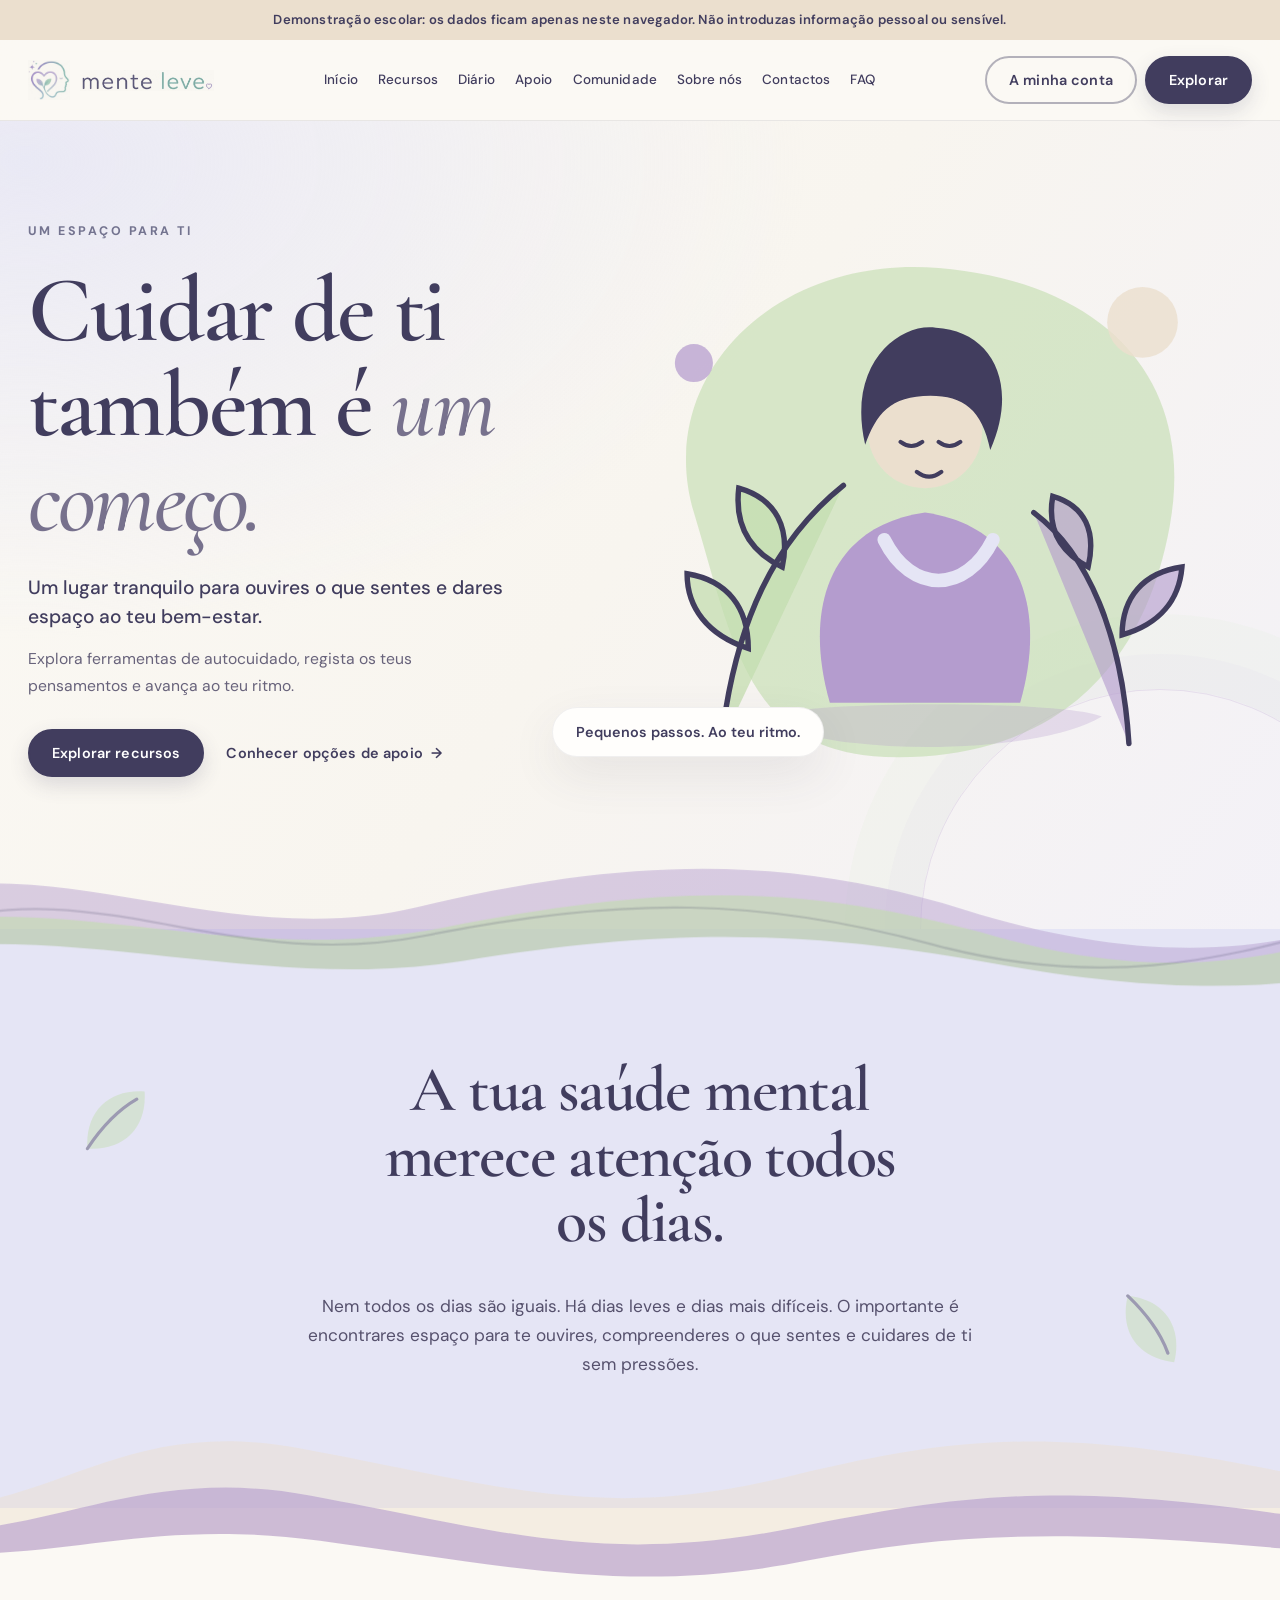
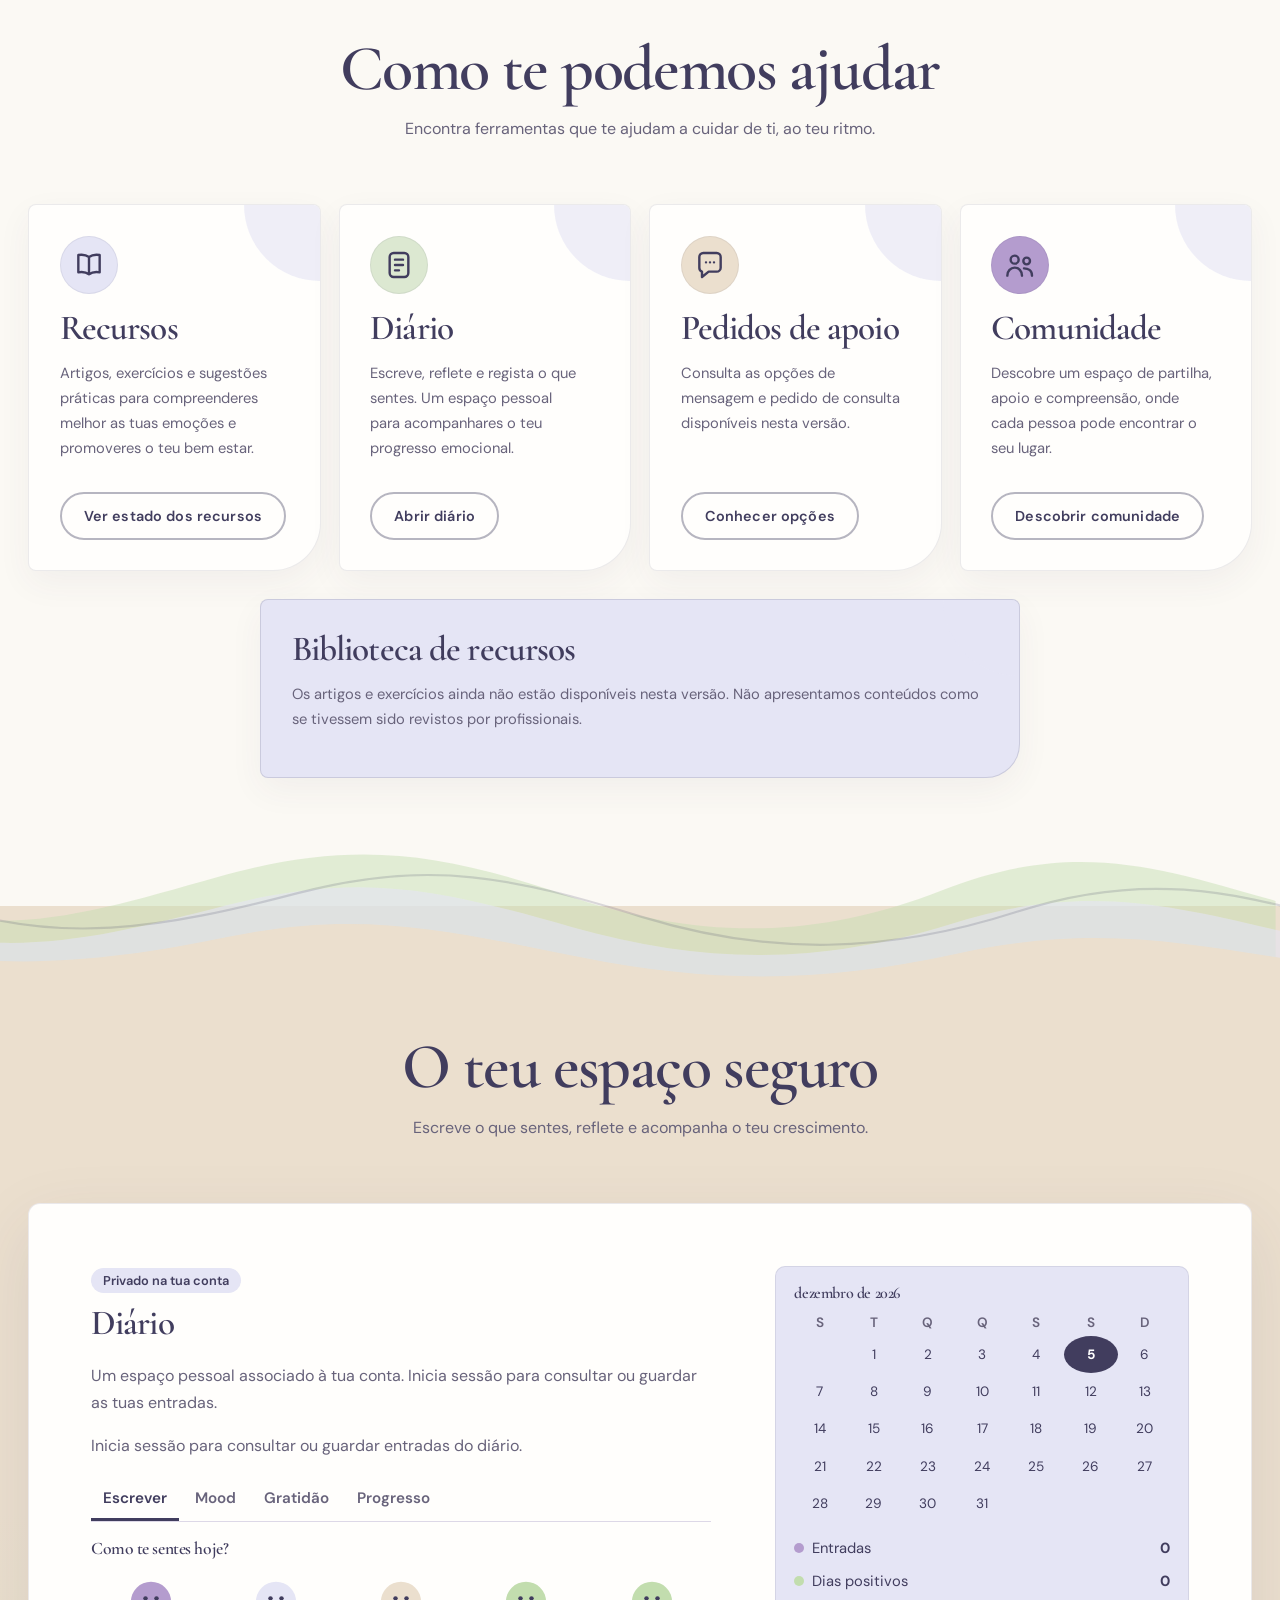
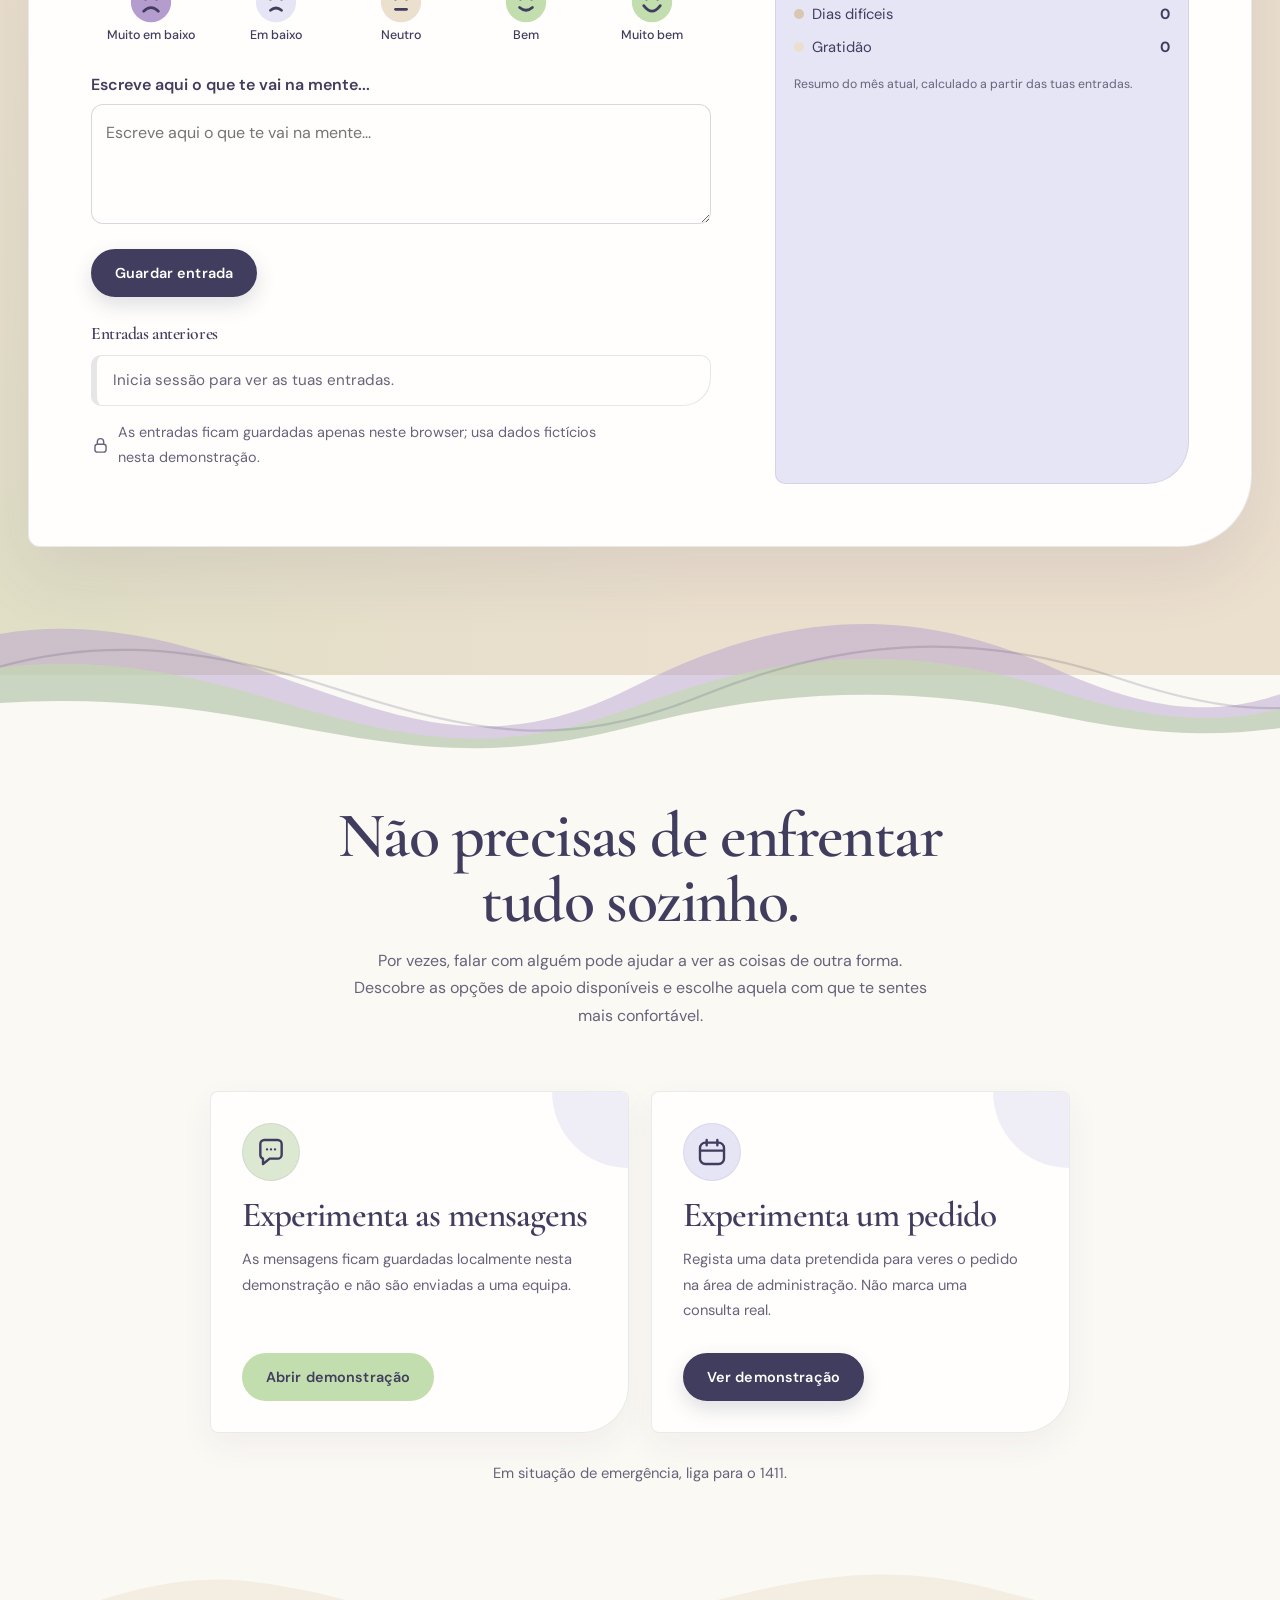
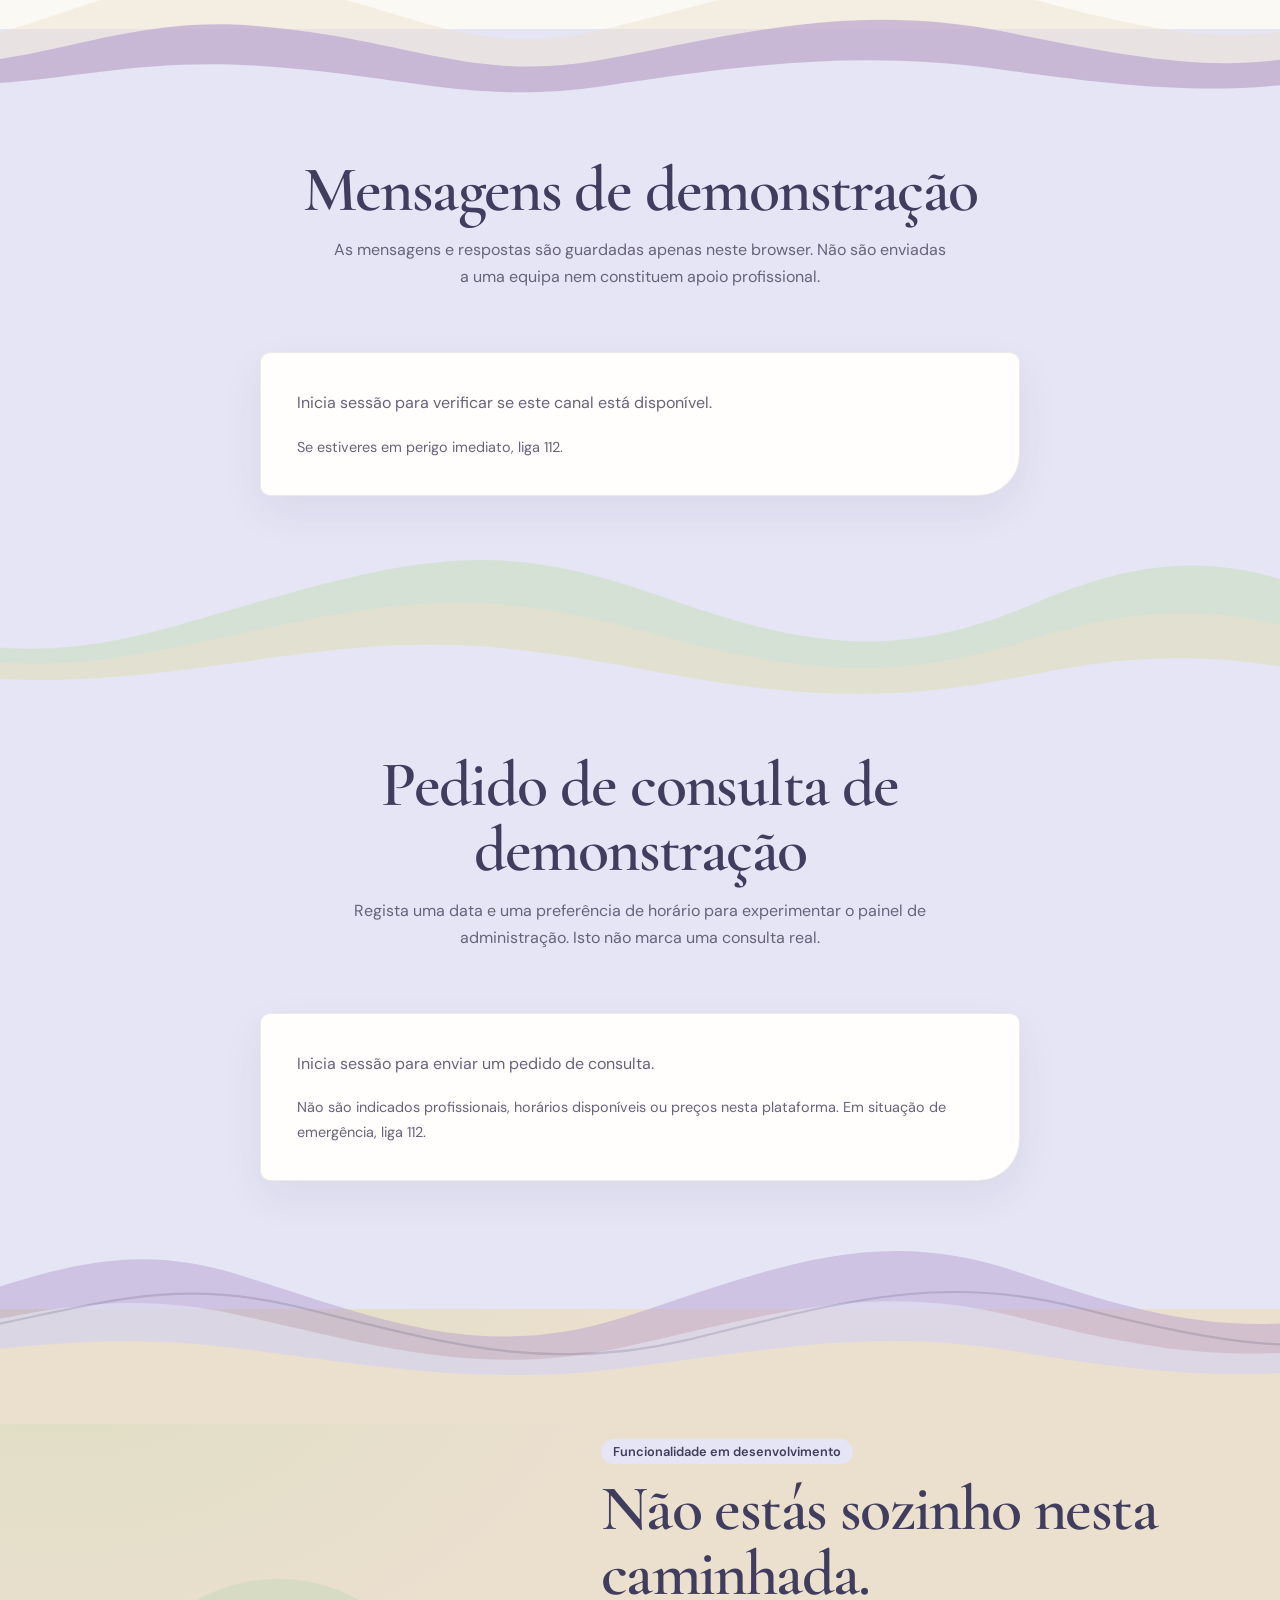
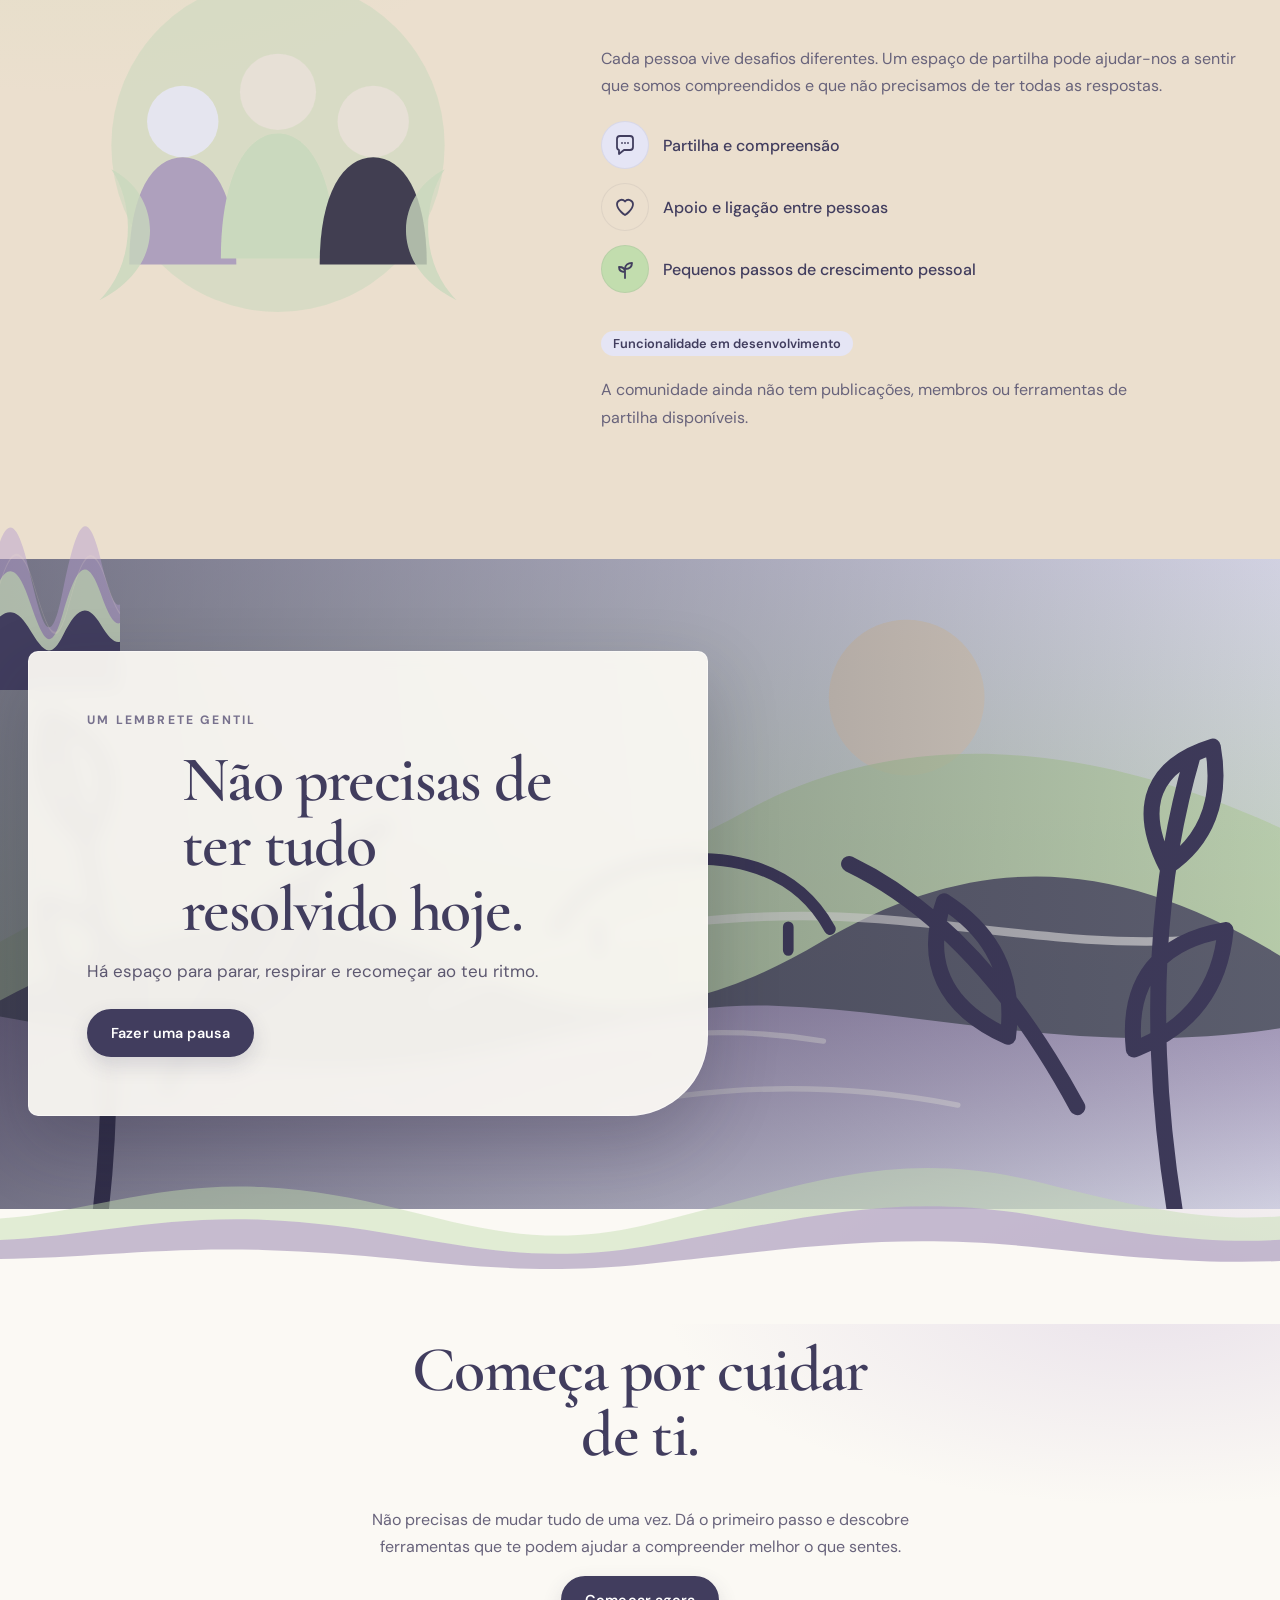
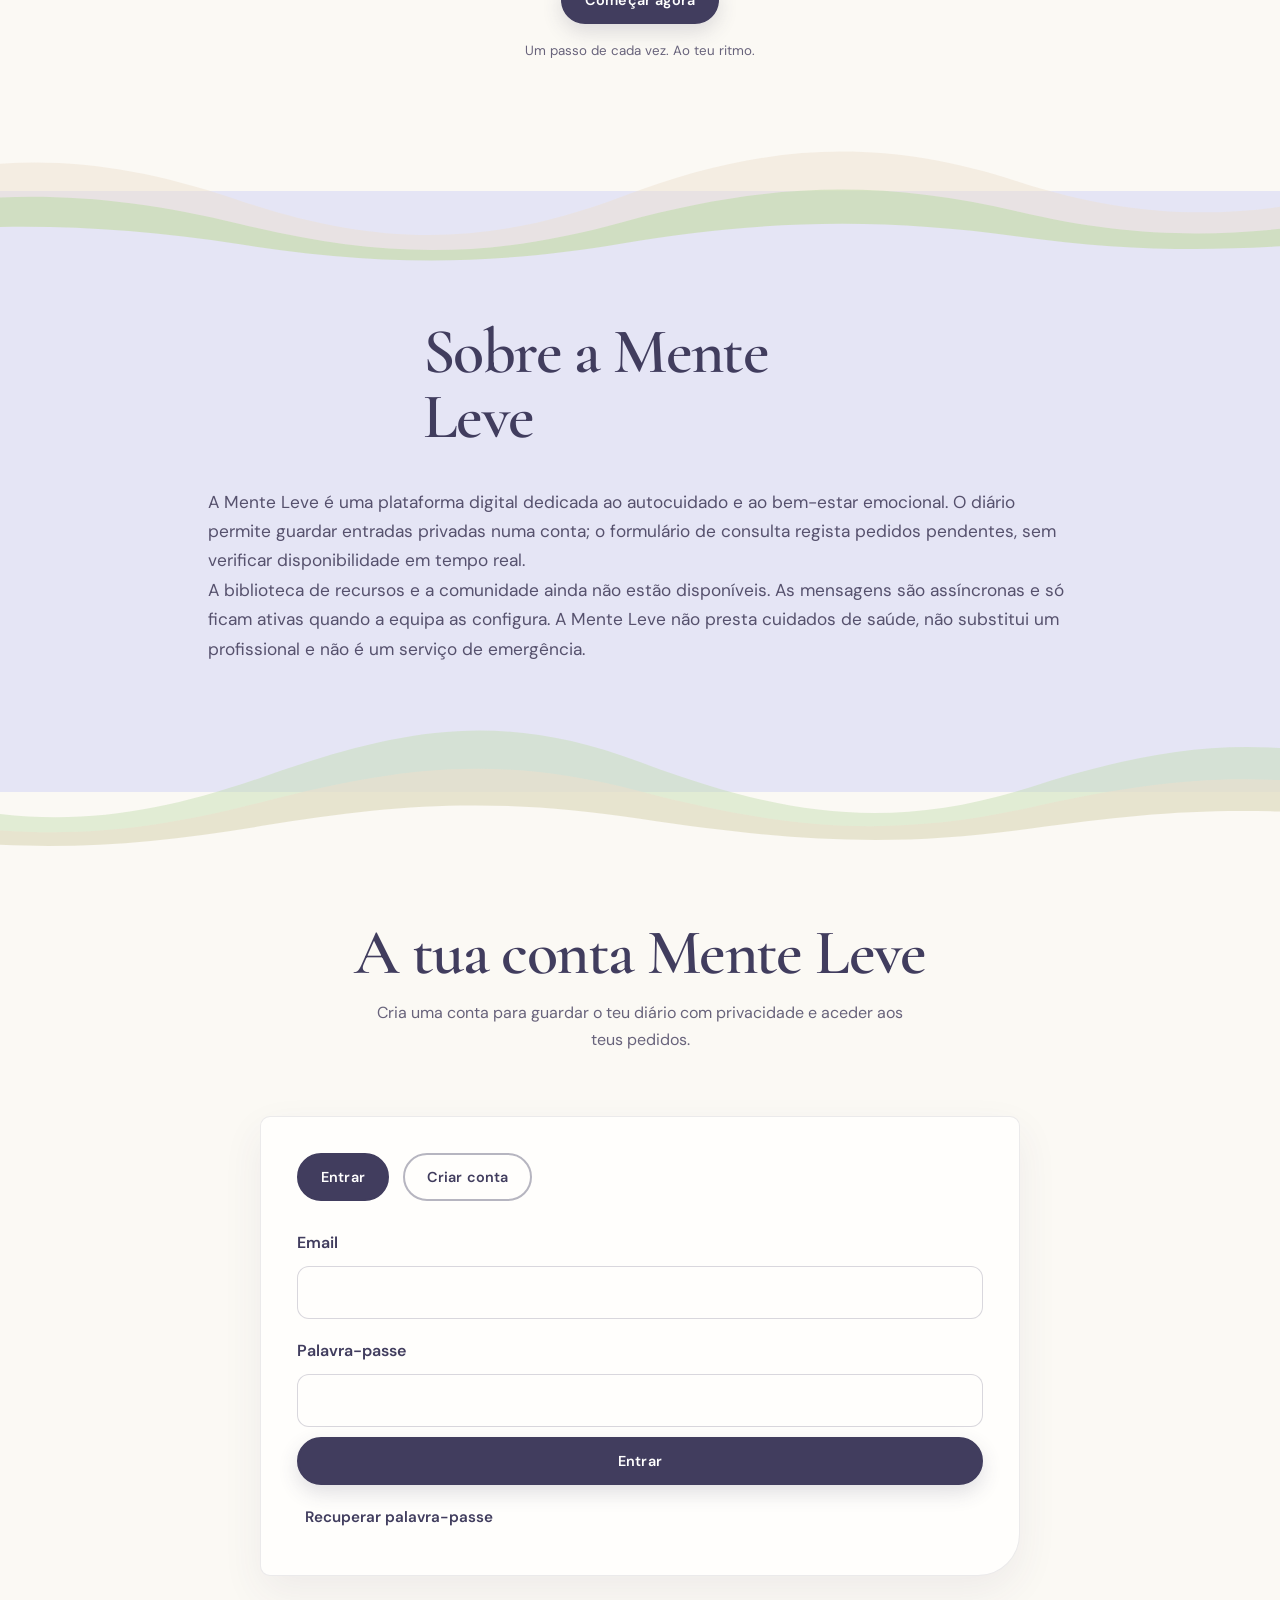
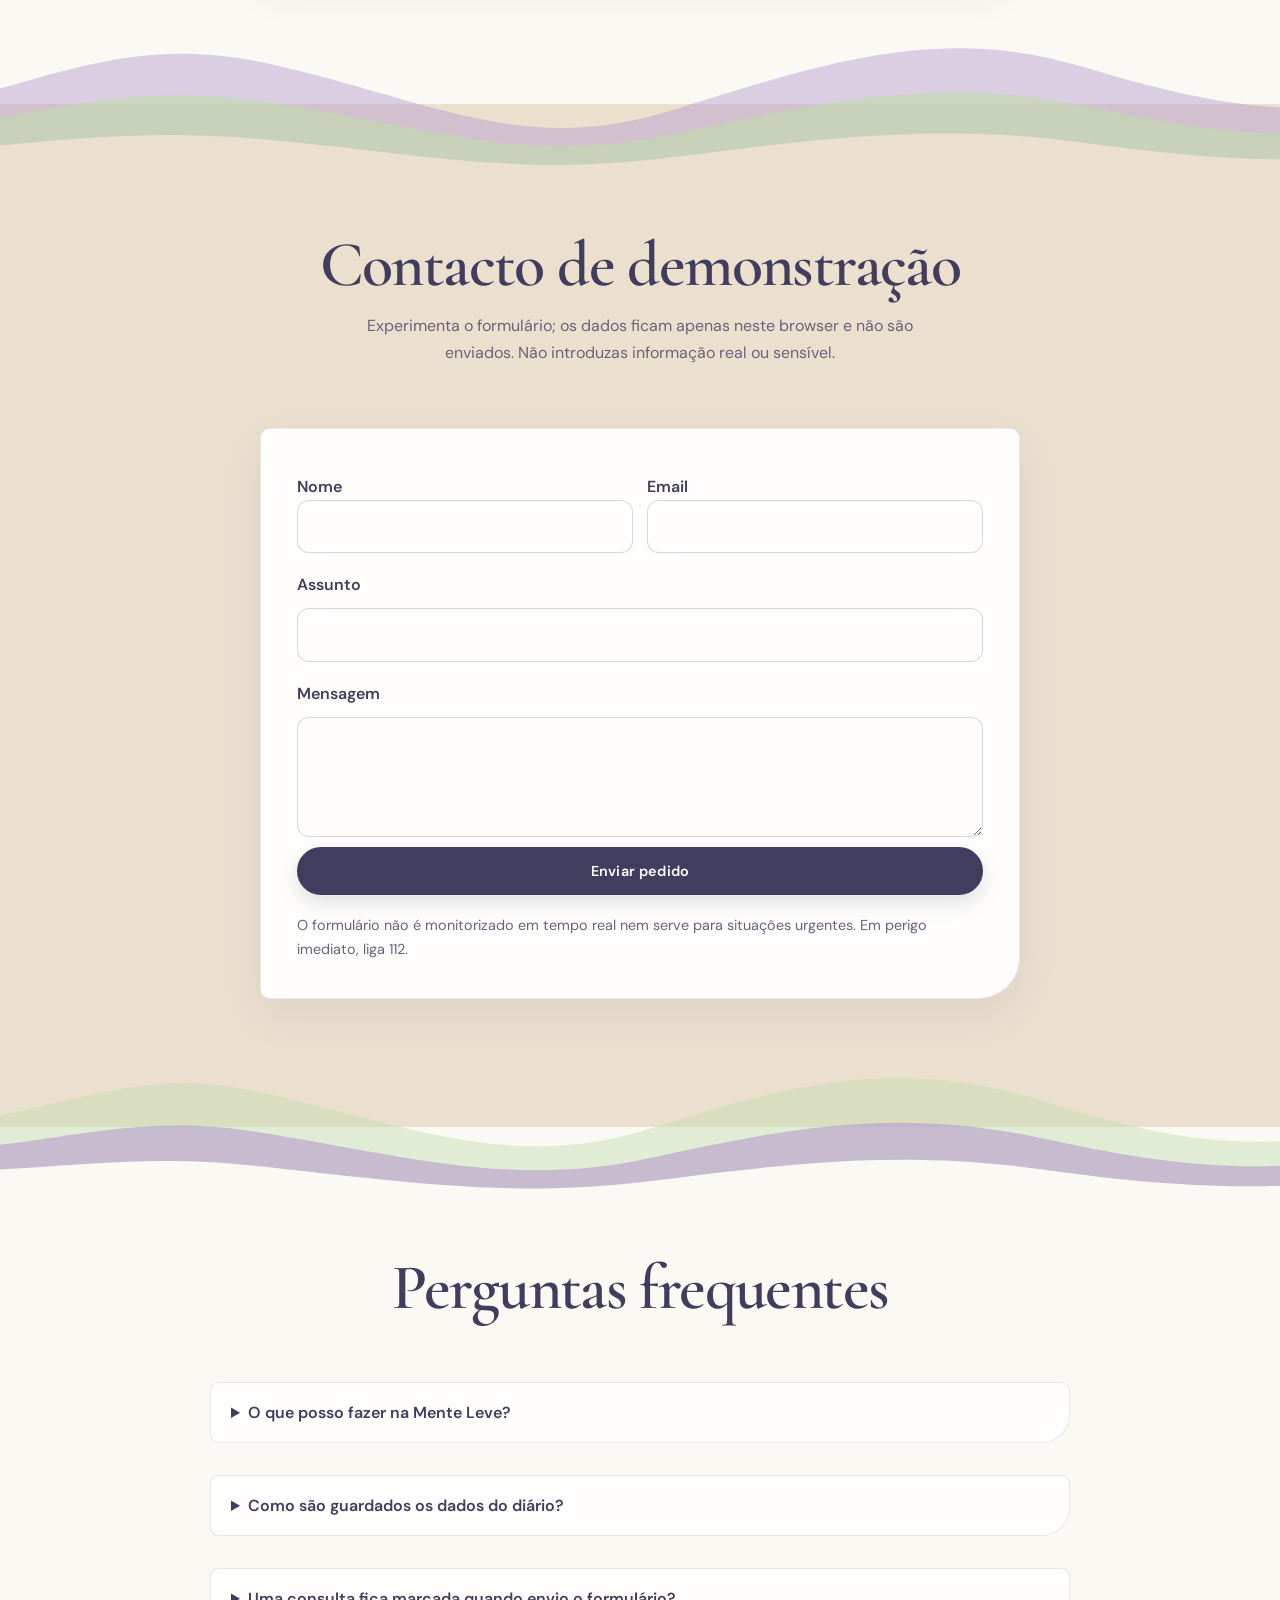
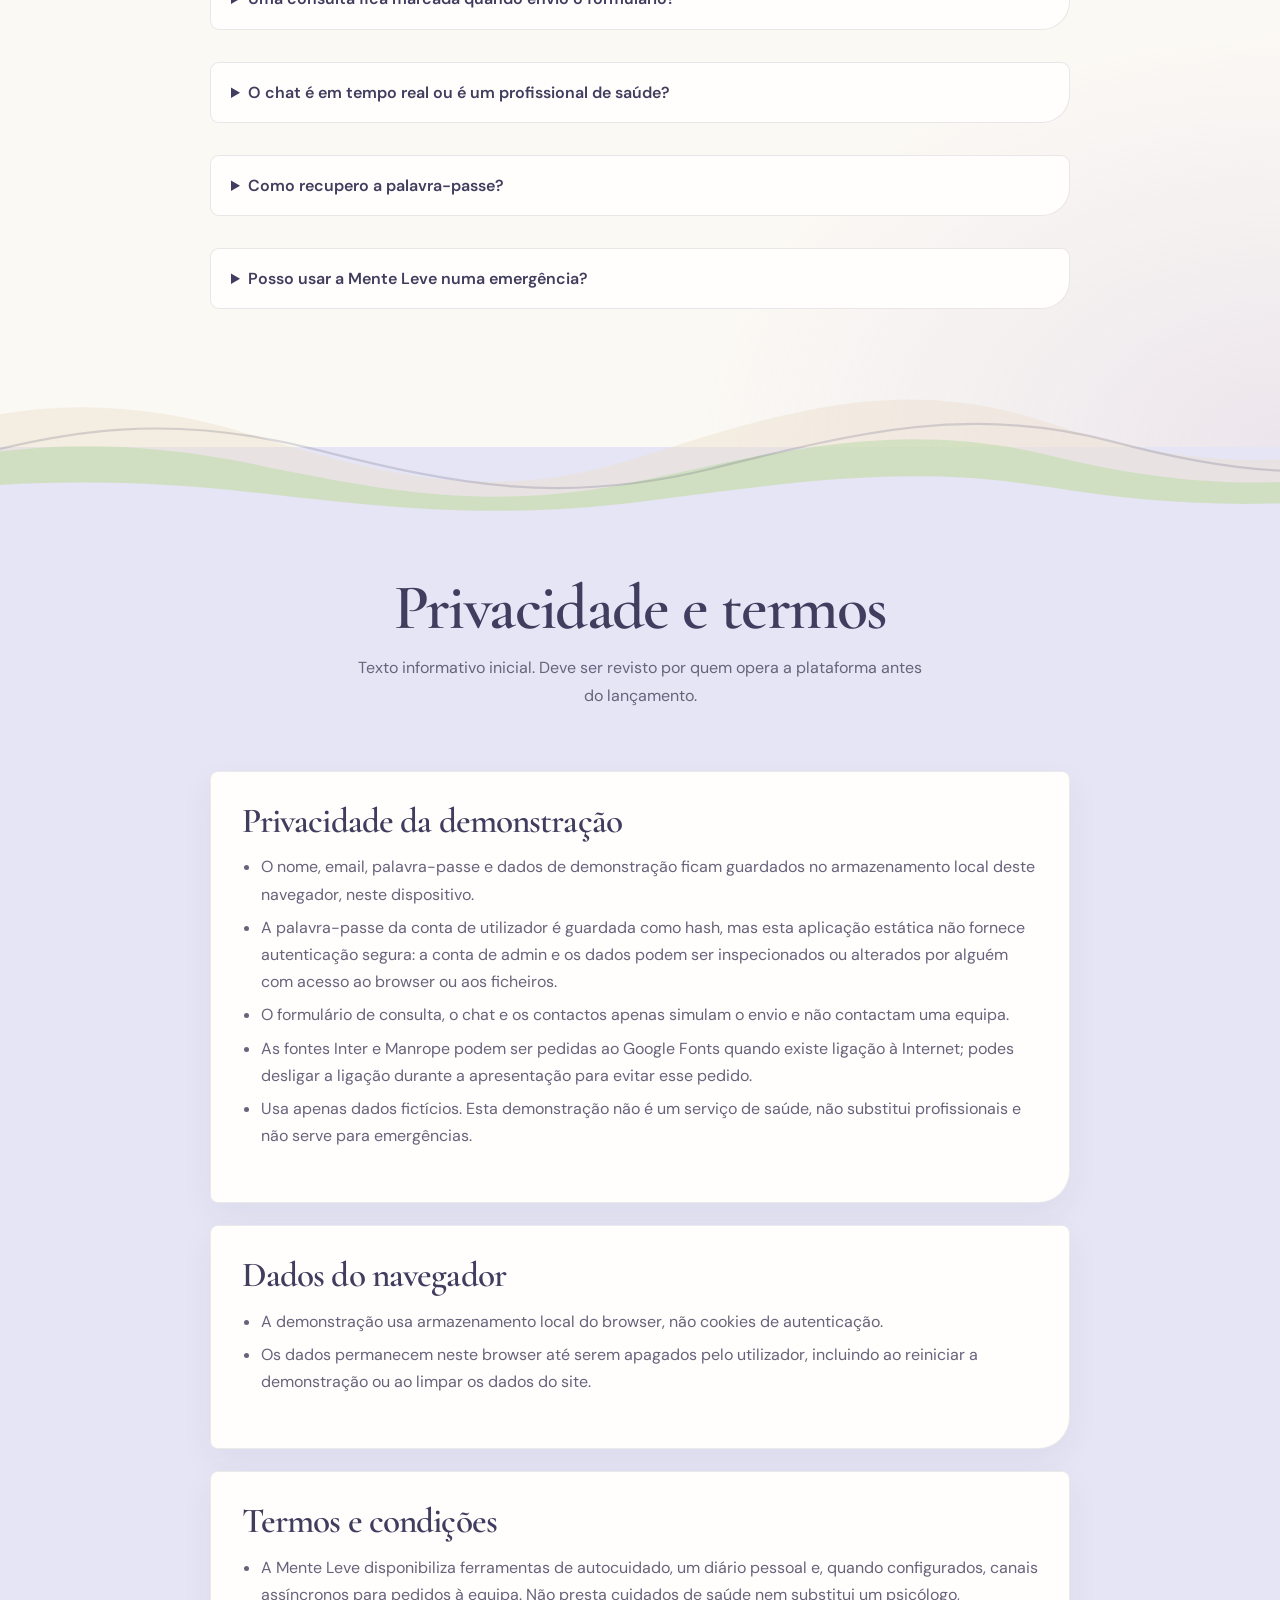
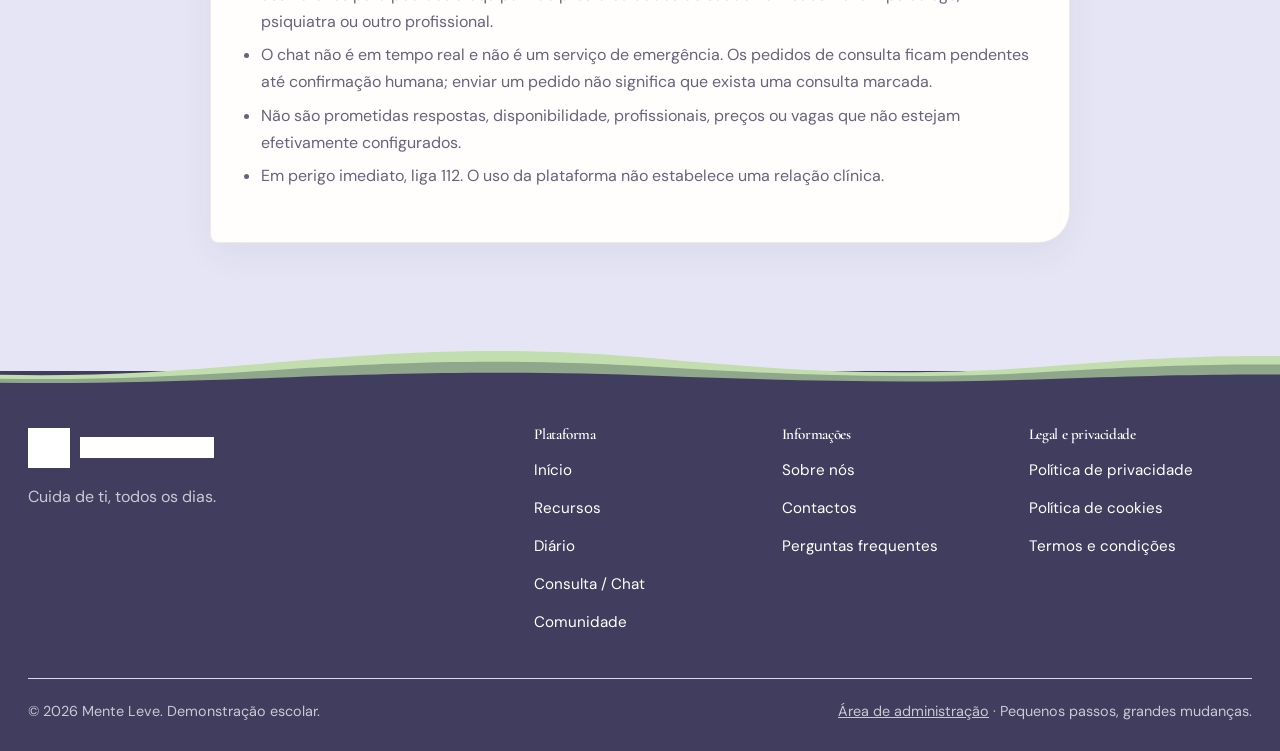
==== commit b1cee93d: "Add files via upload" ====
--- a/index.html
+++ b/index.html
@@ -88,7 +88,7 @@
 <article class="card rv"><div class="ib" style="background:var(--ts)"><svg class="ic" aria-hidden="true"><use href="#chat"/></svg></div><h3>Experimenta as mensagens</h3><p>As mensagens ficam guardadas localmente nesta demonstração e não são enviadas a uma equipa.</p><a class="btn bt" href="#chat">Abrir demonstração</a></article>
 <article class="card rv"><div class="ib" style="background:var(--color-lilac)"><svg class="ic" aria-hidden="true"><use href="#cal"/></svg></div><h3>Experimenta um pedido</h3><p>Regista uma data pretendida para veres o pedido na área de administração. Não marca uma consulta real.</p><a class="btn bp" href="#marcar">Ver demonstração</a></article>
 </div>
-<p class="note">Em situação de emergência, liga para o 112.</p></div></section>
+<p class="note">Em situação de emergência, liga para o 1411.</p></div></section>
 
 <section class="com feature-panel" id="chat"><svg class="section-wave wave-5" viewBox="0 0 1440 260" preserveAspectRatio="none" aria-hidden="true" focusable="false"><path class="wave-back" d="M-160 137c165 43 270-80 440-61s235 90 390 56 275-92 445-48 275 79 420 24v152H-160Z"/><path class="wave-mid" d="M-160 160c175 37 270-48 445-34s245 66 395 38 280-65 450-31 270 54 405 10v125H-160Z"/><path class="wave-front" d="M-160 184c175 29 270-24 445-13s245 45 395 23 280-42 450-18 270 31 405 2v102H-160Z"/></svg><div class="w">
 <div class="hc rv"><h2>Mensagens de demonstração</h2><p>As mensagens e respostas são guardadas apenas neste browser. Não são enviadas a uma equipa nem constituem apoio profissional.</p></div>
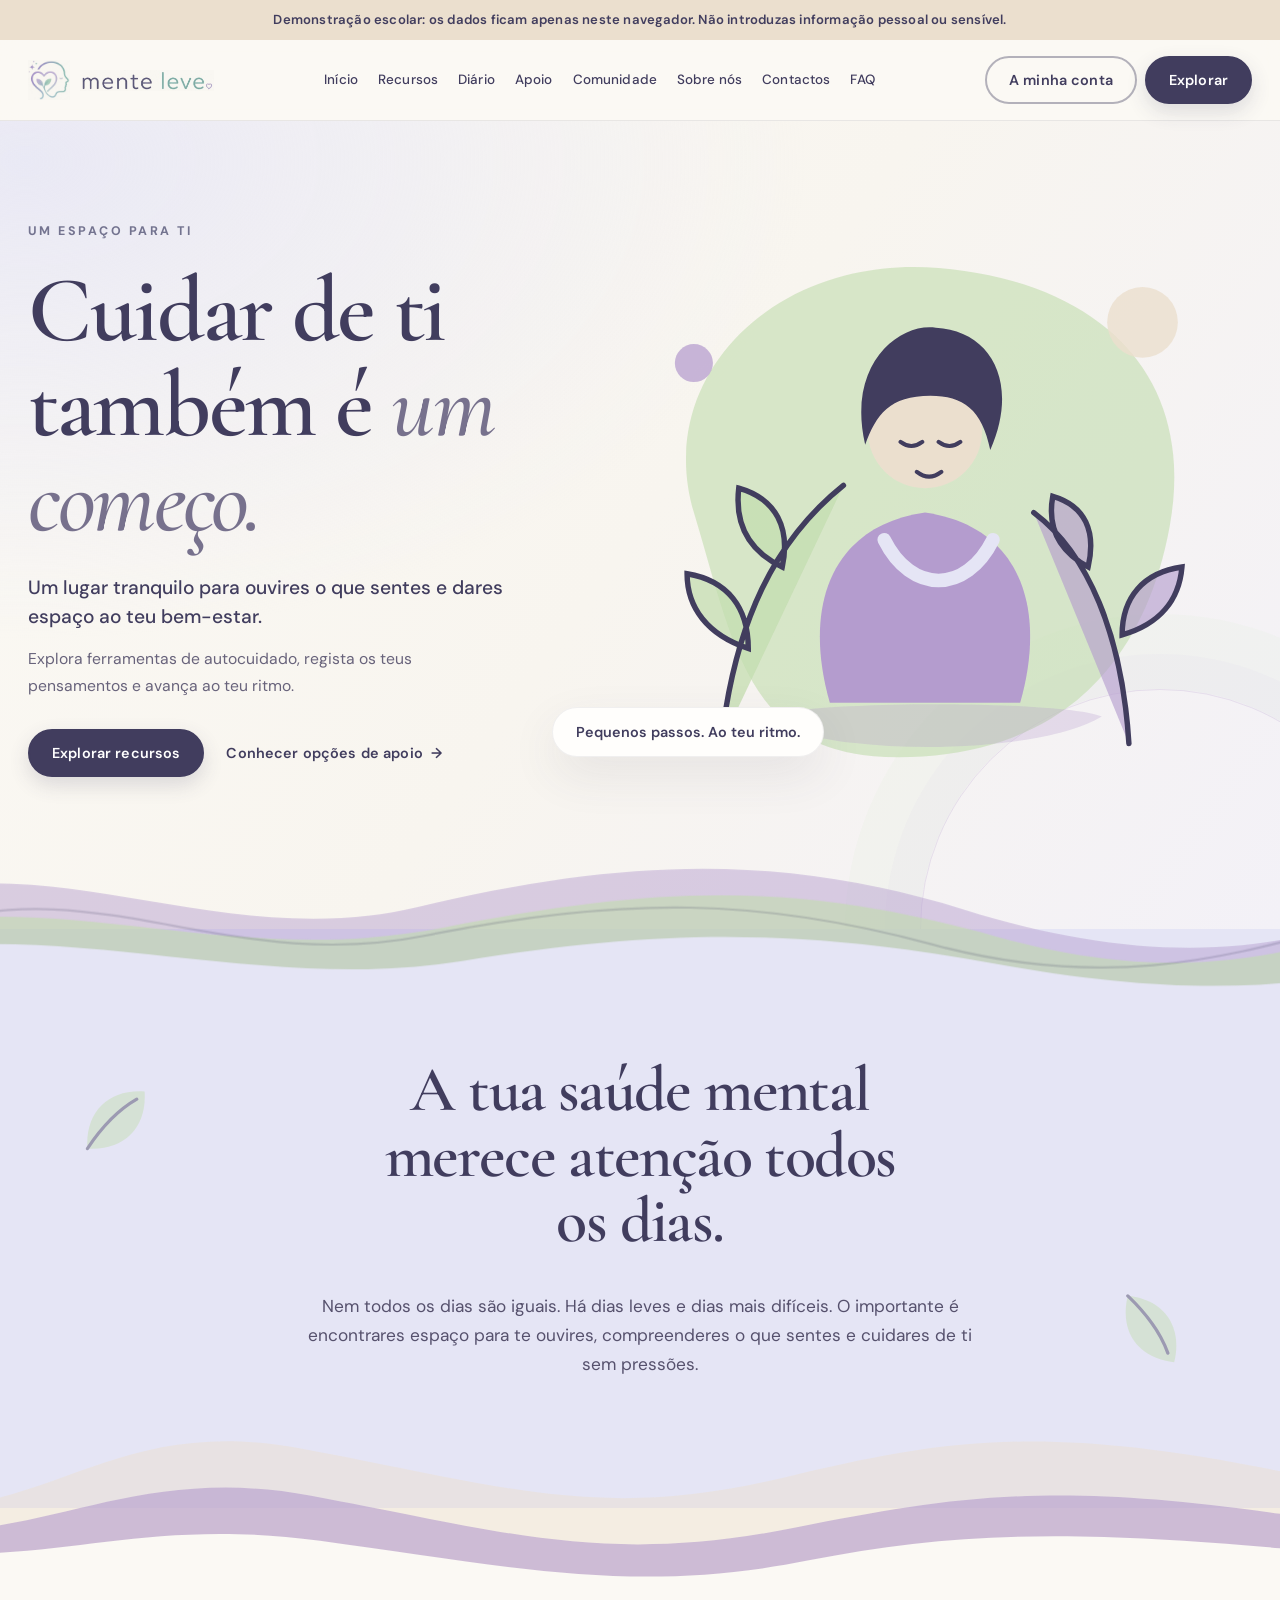
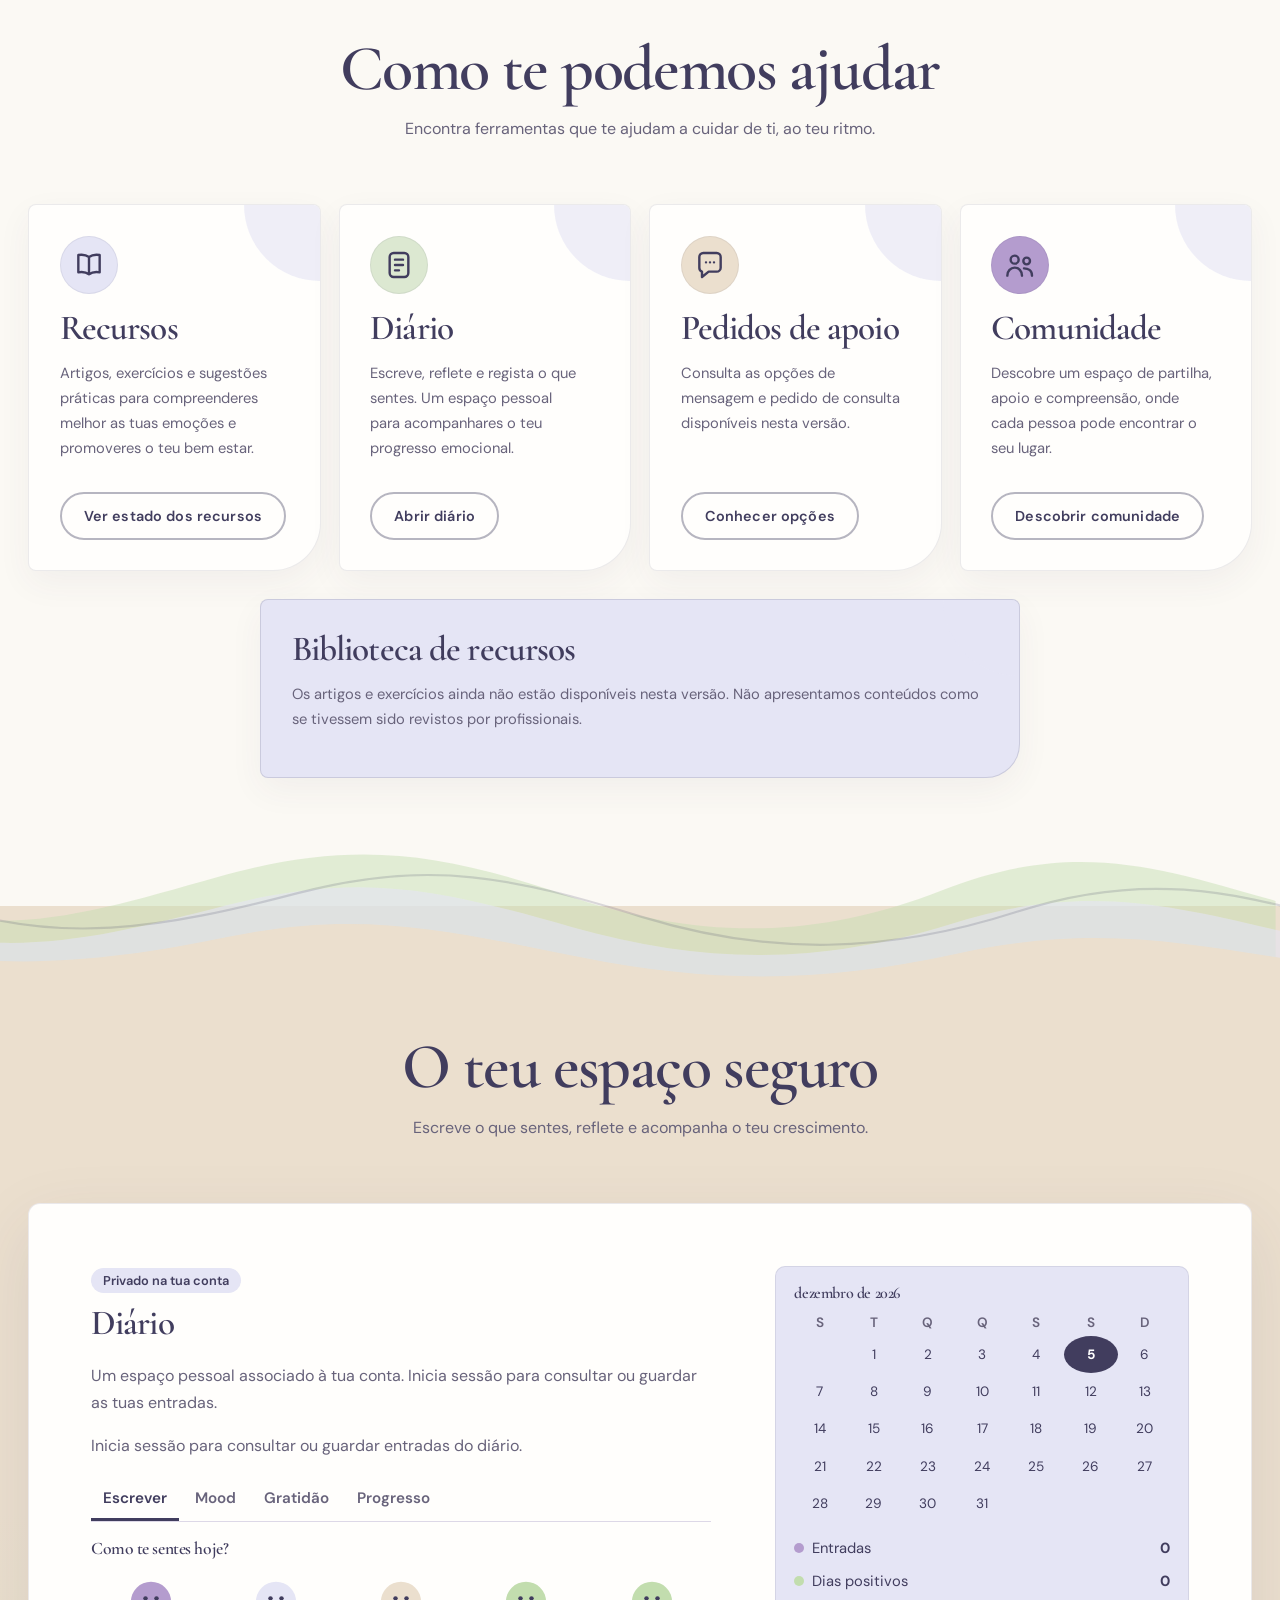
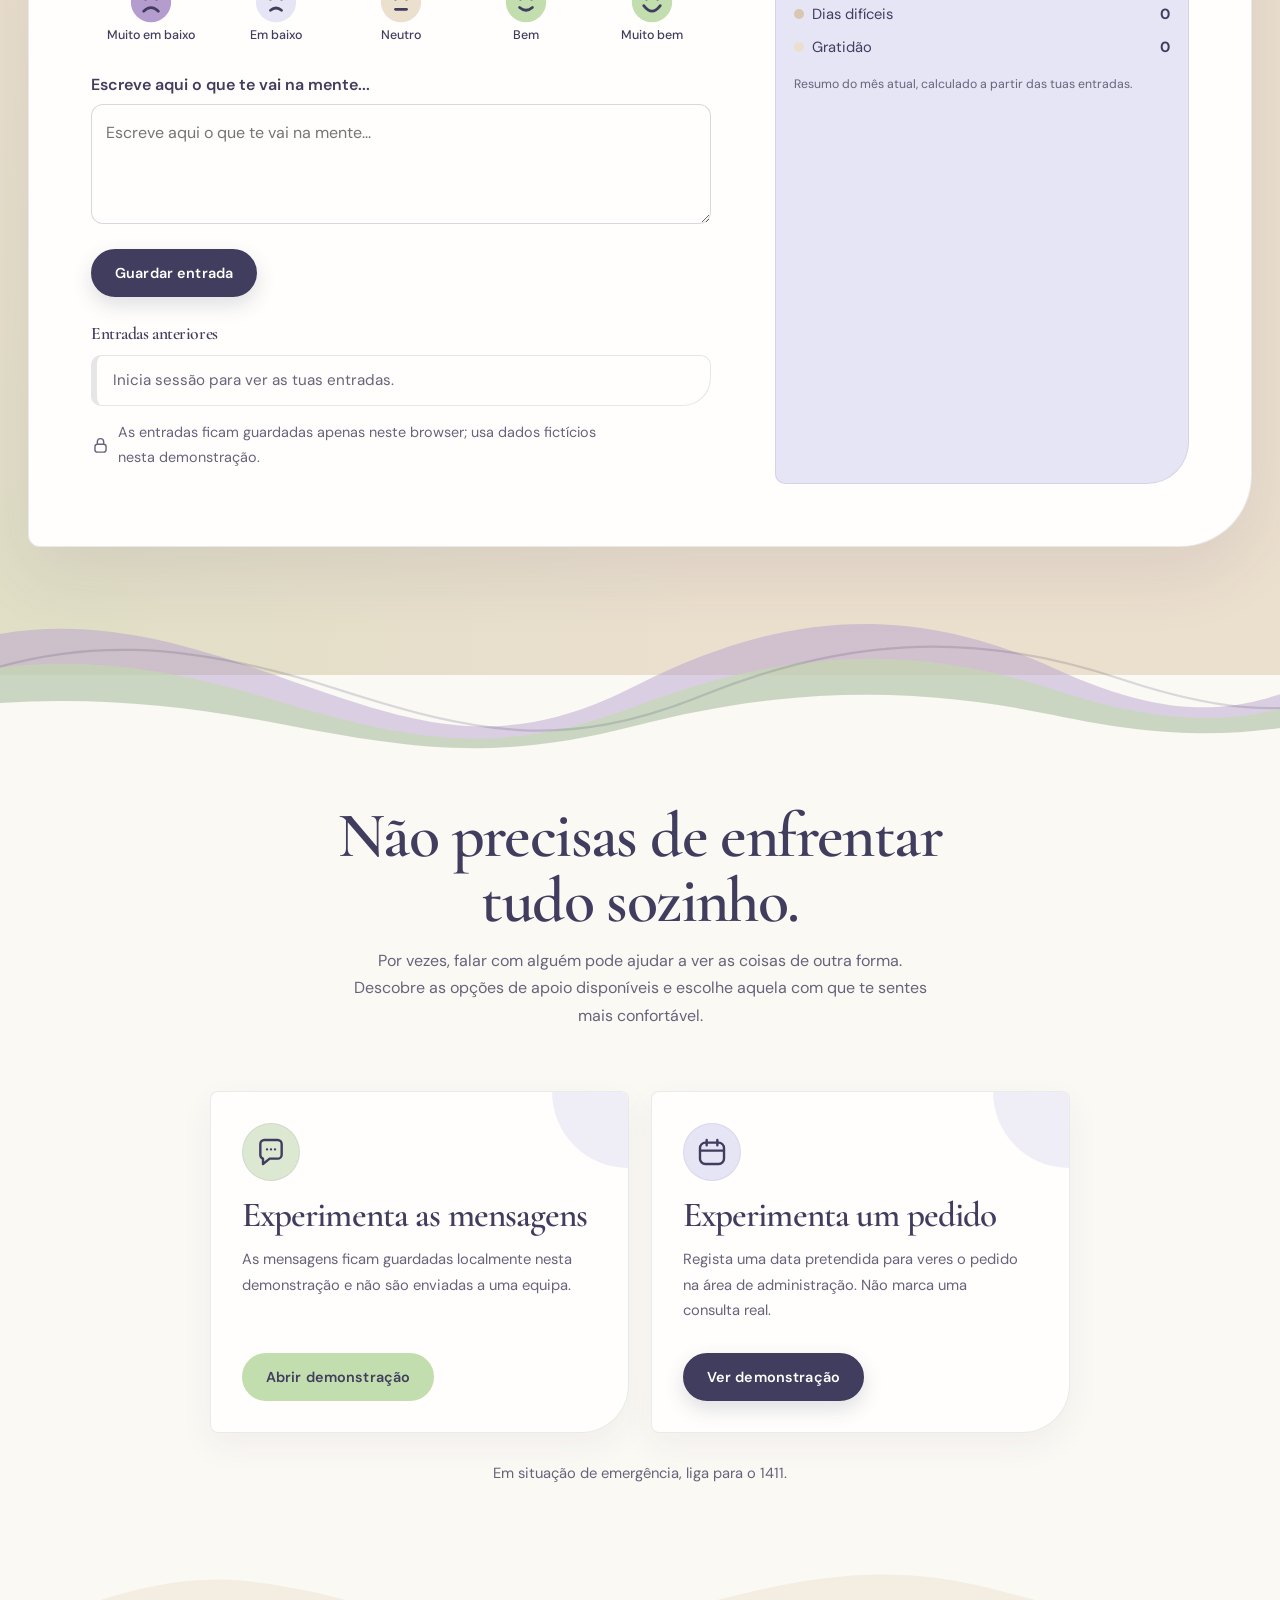
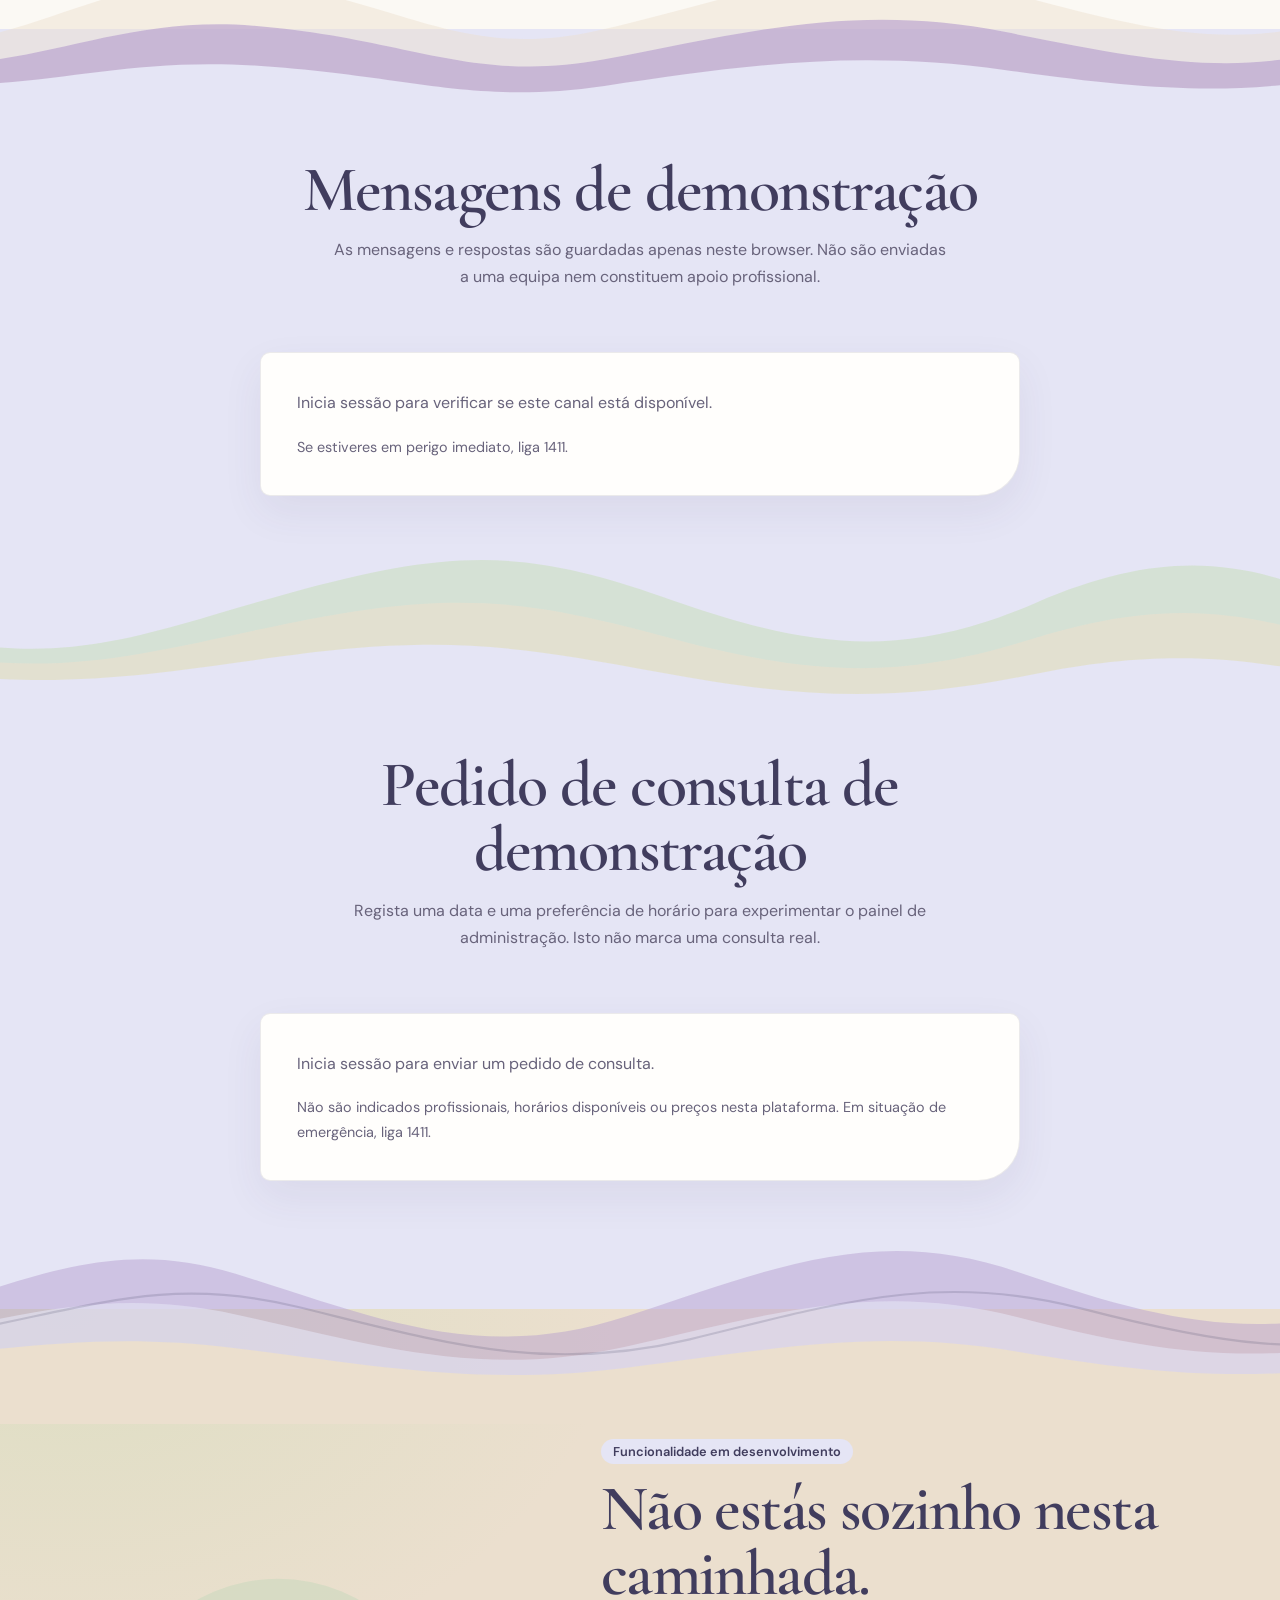
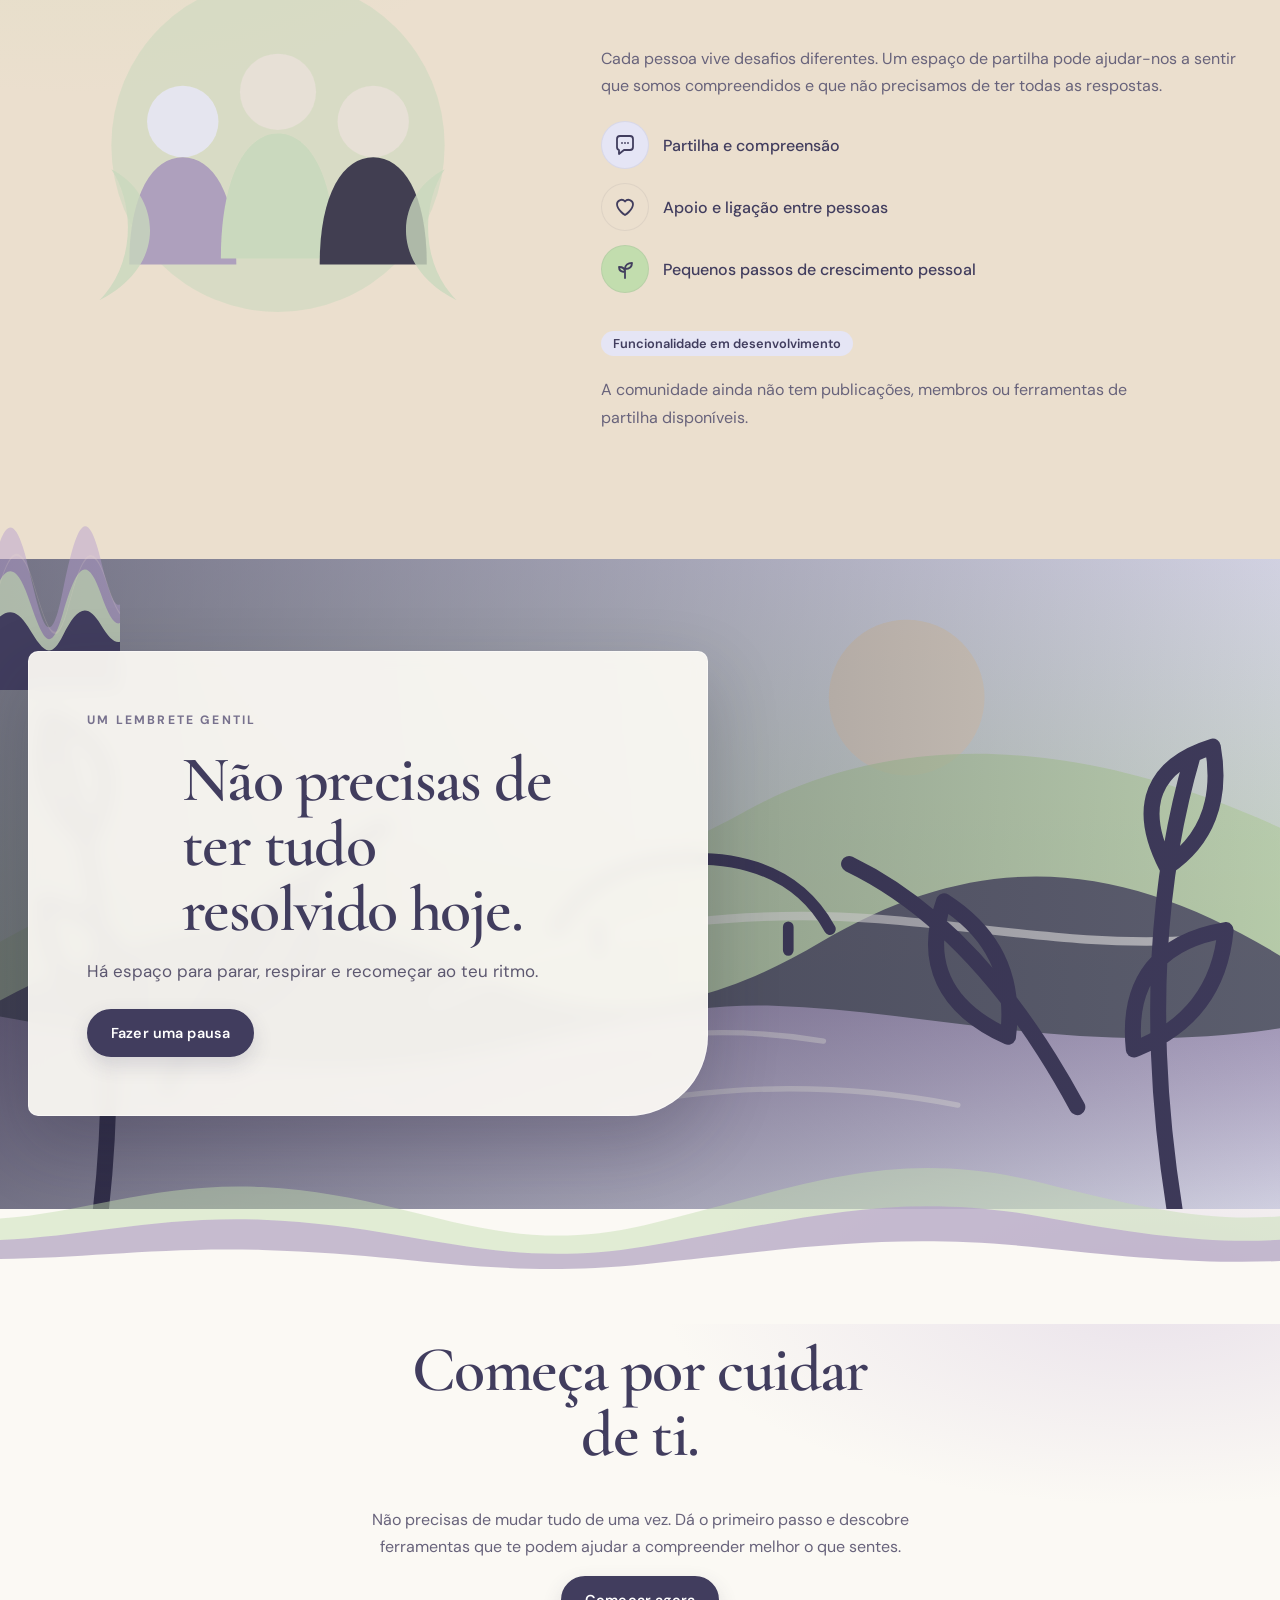
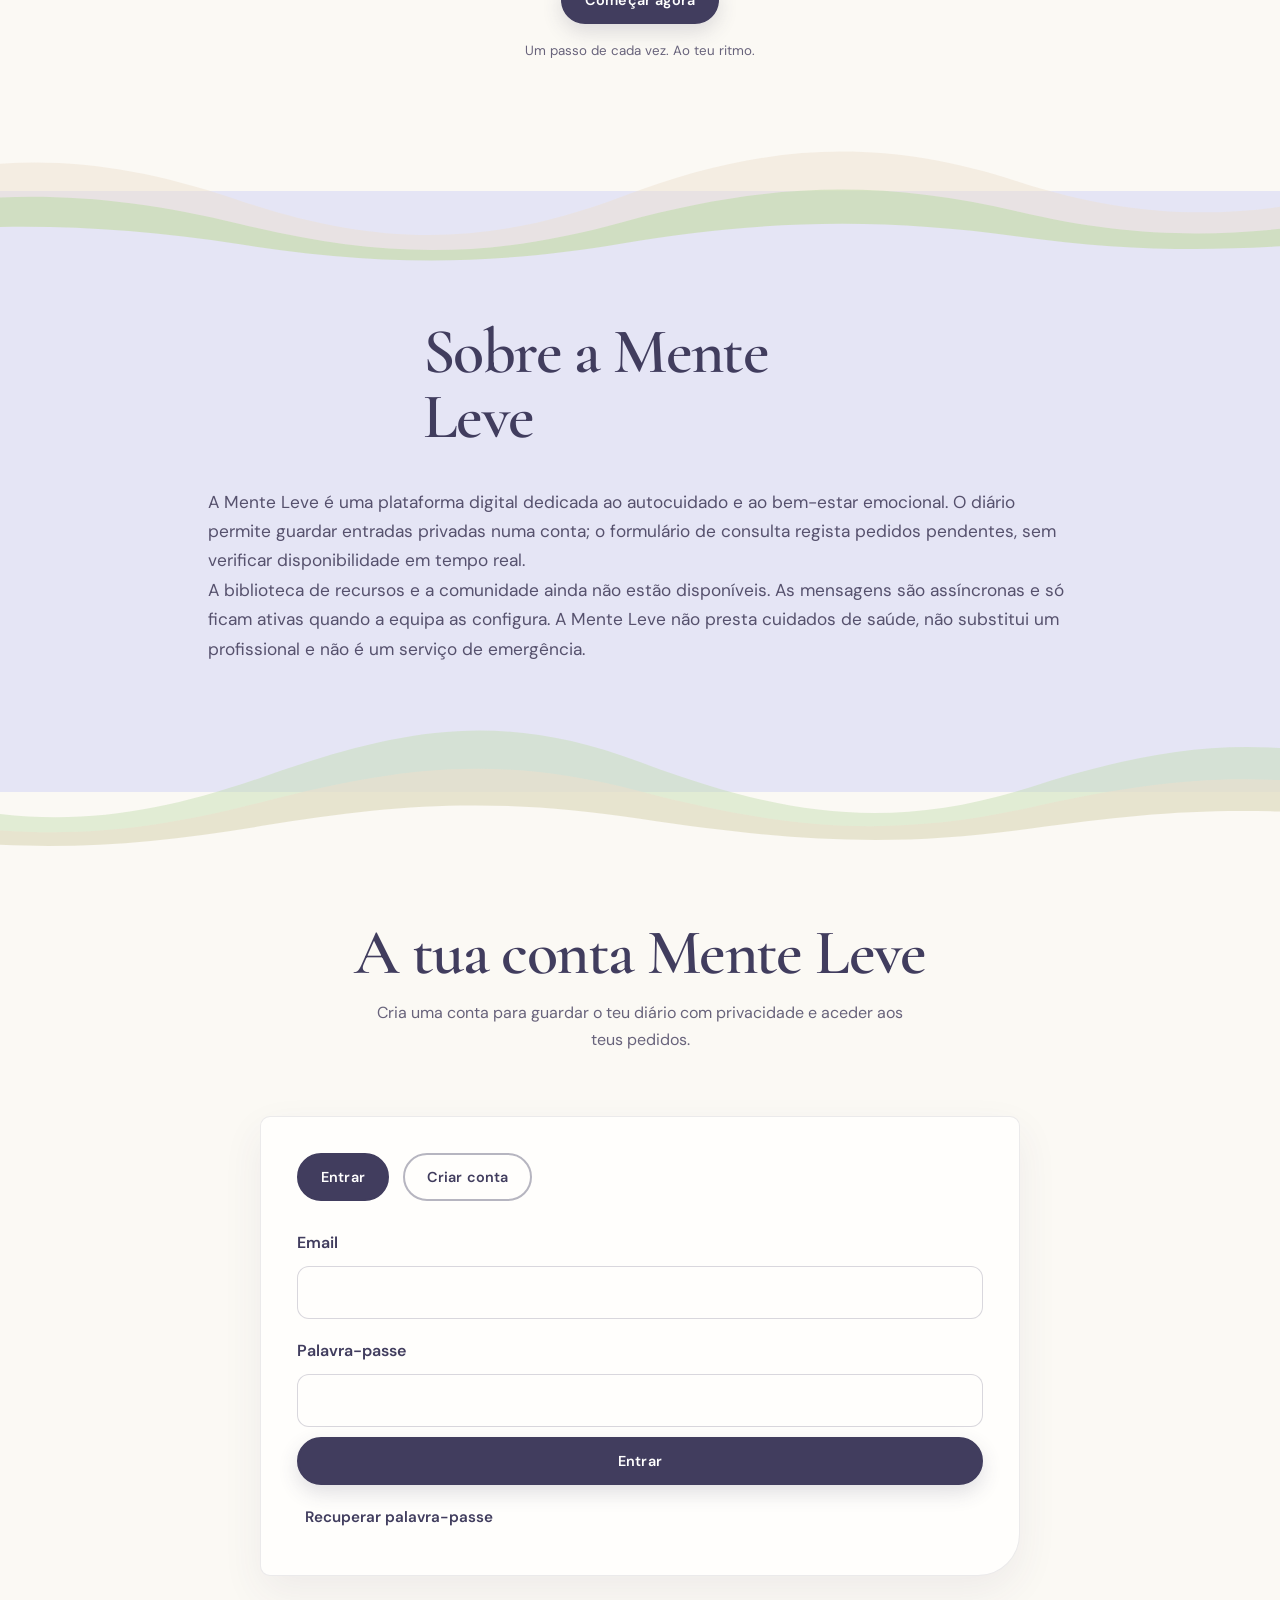
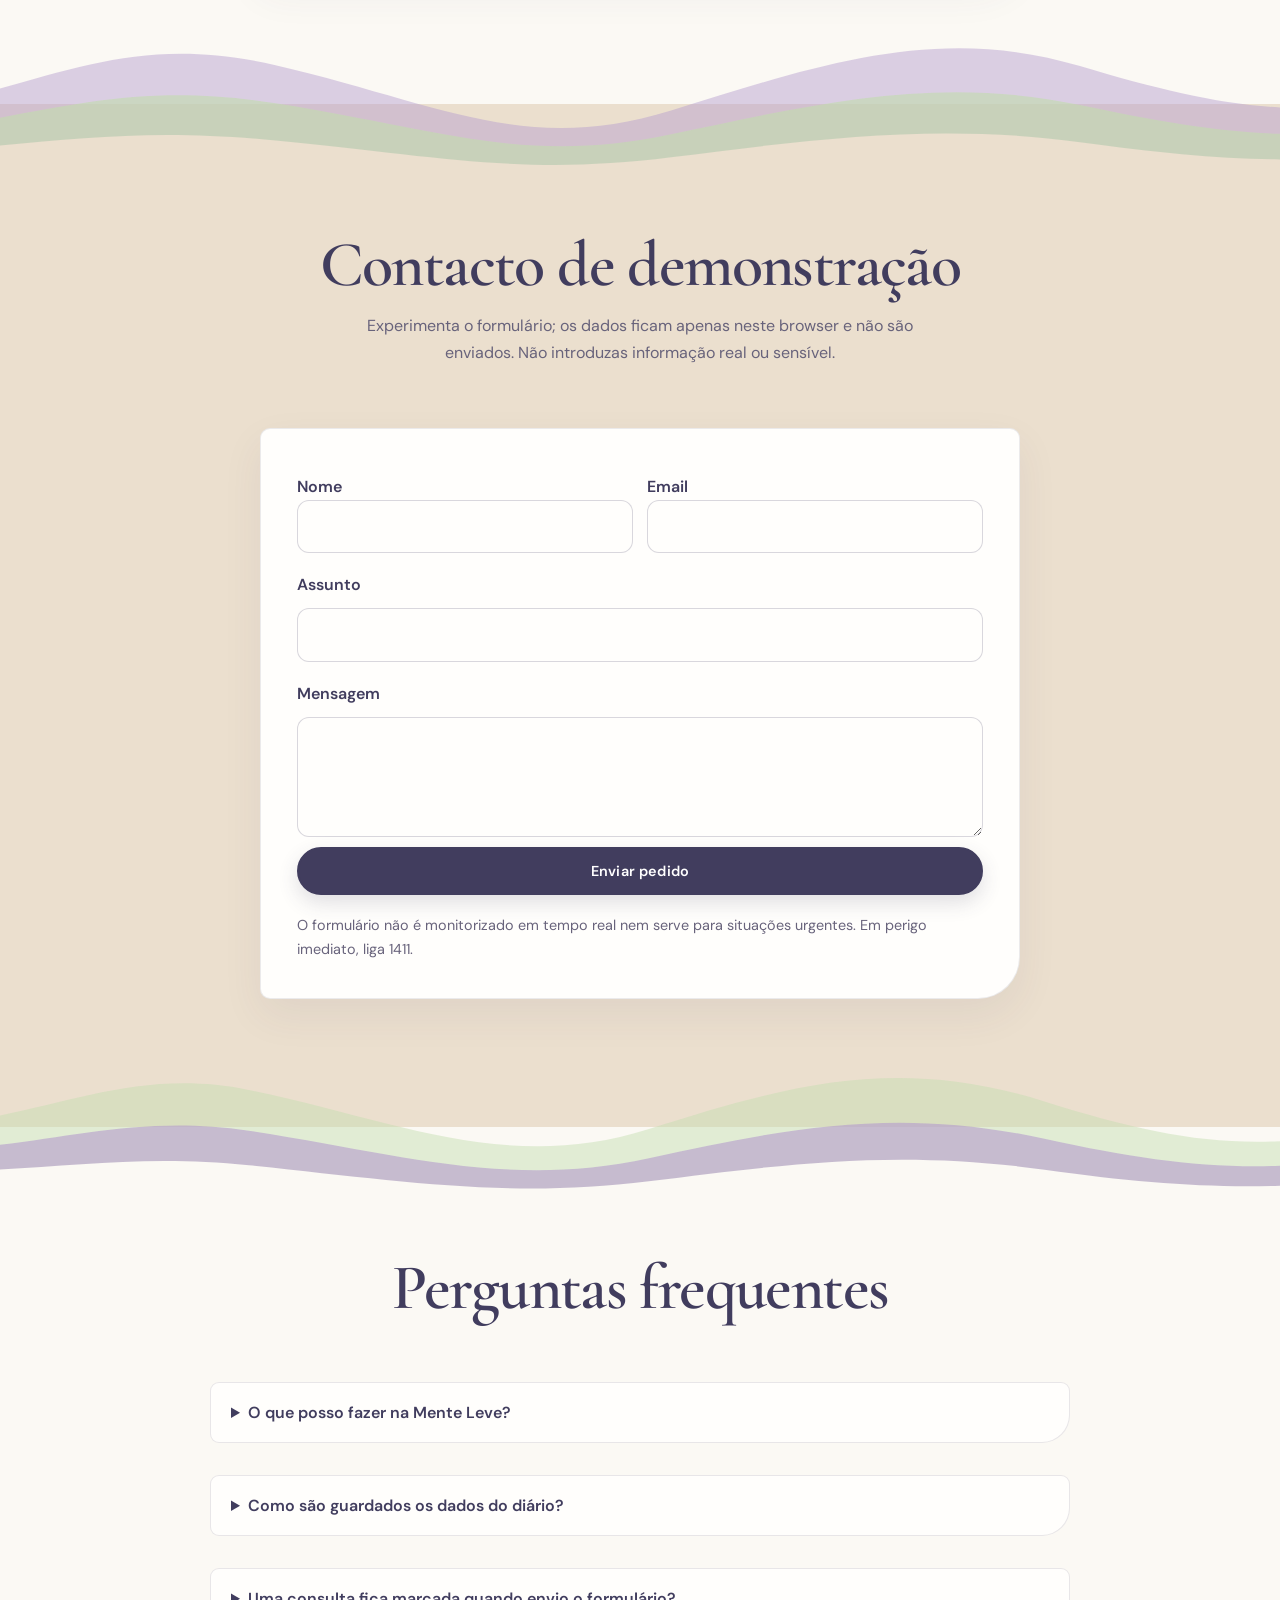
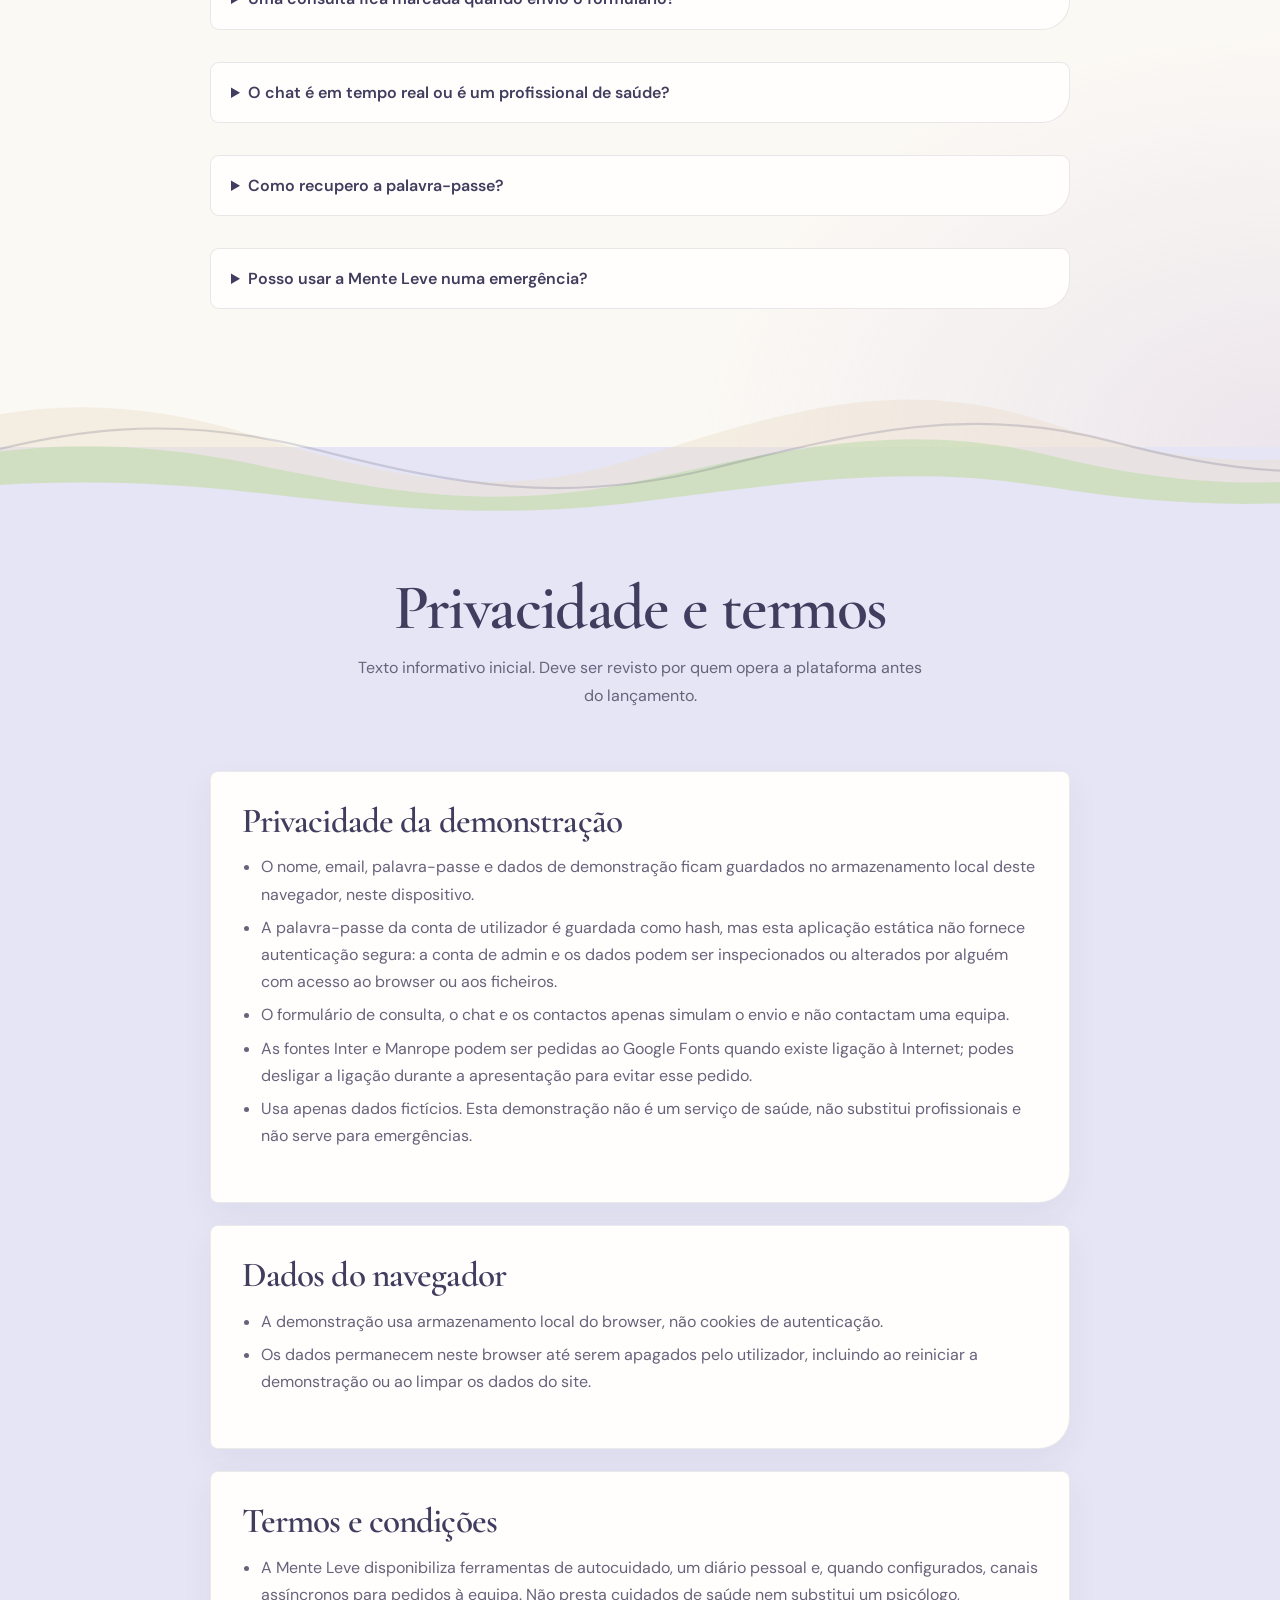
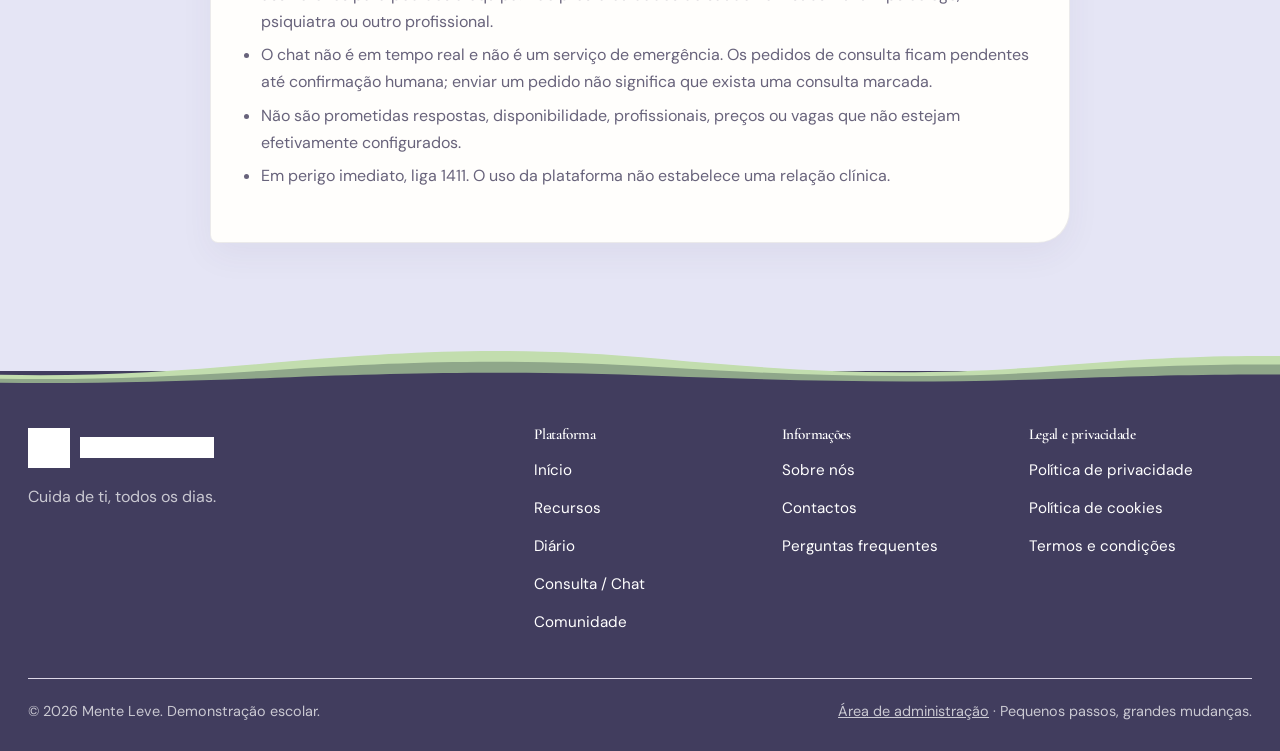
==== commit 740cf7d3: "Update index.html" ====
--- a/index.html
+++ b/index.html
@@ -96,7 +96,7 @@
 <p id="chatStatus" class="feature-status" role="status" aria-live="polite">A verificar se o serviço de mensagens está configurado…</p>
 <div id="chatPanel" hidden><div class="chat-toolbar"><span>Histórico da conversa</span><button class="lk" id="chatRefresh" type="button">Atualizar conversa</button></div><div id="chatMessages" class="chat-messages" aria-live="polite"></div>
 <form id="chatForm"><label for="chatBody">Mensagem</label><textarea id="chatBody" name="body" maxlength="4000" required></textarea><p class="er" id="chatError" role="alert"></p><button class="btn bp" type="submit">Enviar mensagem</button></form></div>
-<p class="emergency-note">Se estiveres em perigo imediato, liga 112.</p></div>
+<p class="emergency-note">Se estiveres em perigo imediato, liga 1411.</p></div>
 </div></section>
 
 <section class="feature-panel" id="marcar"><svg class="section-wave wave-6" viewBox="0 0 1440 260" preserveAspectRatio="none" aria-hidden="true" focusable="false"><path class="wave-back" d="M-160 118c210 78 310 25 485-23s260-53 420 4 265 74 420 7 245-46 365 7v177H-160Z"/><path class="wave-mid" d="M-160 145c205 56 305 21 480-15s260-32 420 12 265 54 420 5 245-31 365 8v153H-160Z"/><path class="wave-front" d="M-160 173c205 36 305 17 480-7s260-12 420 18 265 35 420 3 245-18 365 6v126H-160Z"/></svg><div class="w">
@@ -106,7 +106,7 @@
 <div><label for="appointmentDate">Data pretendida</label><input id="appointmentDate" name="preferredDate" type="date" required></div>
 <div><label for="appointmentTime">Preferência de horário</label><select id="appointmentTime" name="preferredTime" required><option value="any">Sem preferência</option><option value="morning">Manhã</option><option value="afternoon">Tarde</option><option value="evening">Noite</option></select></div>
 </div><label for="appointmentNote">Observações (opcional)</label><textarea id="appointmentNote" name="note" maxlength="1000"></textarea><p class="er" id="appointmentError" role="alert"></p><button class="btn bp" type="submit">Enviar pedido pendente</button></form>
-<p class="emergency-note">Não são indicados profissionais, horários disponíveis ou preços nesta plataforma. Em situação de emergência, liga 112.</p></div>
+<p class="emergency-note">Não são indicados profissionais, horários disponíveis ou preços nesta plataforma. Em situação de emergência, liga 1411.</p></div>
 </div></section>
 
 <section class="com" id="comunidade"><svg class="section-wave wave-7" viewBox="0 0 1440 260" preserveAspectRatio="none" aria-hidden="true" focusable="false"><path class="wave-back" d="M-160 151c160-34 265-111 425-61s275 102 440 48 280-105 440-50 260 79 420 38v134H-160Z"/><path class="wave-mid" d="M-160 170c170-24 265-69 425-34s275 73 440 36 280-74 440-33 260 55 420 25v110H-160Z"/><path class="wave-front" d="M-160 190c170-13 265-36 425-16s275 43 440 22 280-45 440-18 260 34 420 13v87H-160Z"/><path class="wave-line" d="M-90 163c170-26 263-75 423-36s278 77 443 37 278-77 440-35 260 55 350 24"/></svg><div class="w cm">
@@ -139,7 +139,7 @@
 <div class="feature-card rv"><p id="contactStatus" class="feature-status" role="status" aria-live="polite"></p>
 <form id="contactForm" hidden><div class="form-grid"><div><label for="contactName">Nome</label><input id="contactName" name="name" autocomplete="name" maxlength="100" required></div><div><label for="contactEmail">Email</label><input id="contactEmail" name="email" type="email" autocomplete="email" maxlength="254" required></div></div>
 <label for="contactSubject">Assunto</label><input id="contactSubject" name="subject" maxlength="120" required><label for="contactMessage">Mensagem</label><textarea id="contactMessage" name="message" maxlength="4000" required></textarea><p class="er" id="contactError" role="alert"></p><button class="btn bp" type="submit">Enviar pedido</button></form>
-<p class="emergency-note">O formulário não é monitorizado em tempo real nem serve para situações urgentes. Em perigo imediato, liga 112.</p></div>
+<p class="emergency-note">O formulário não é monitorizado em tempo real nem serve para situações urgentes. Em perigo imediato, liga 1411.</p></div>
 </div></section>
 
 <section id="faq"><svg class="section-wave wave-13" viewBox="0 0 1440 260" preserveAspectRatio="none" aria-hidden="true" focusable="false"><path class="wave-back" d="M-160 124c175 24 275-70 440-36s290 95 450 44 280-83 445-31 260 63 440 14v145H-160Z"/><path class="wave-mid" d="M-160 151c175 21 275-42 440-17s290 66 450 31 280-58 445-22 260 43 440 9v117H-160Z"/><path class="wave-front" d="M-160 176c175 15 275-20 440-3s290 38 450 18 280-36 445-13 260 25 440 4v93H-160Z"/></svg><div class="w"><div class="hc rv"><h2>Perguntas frequentes</h2></div><div class="doc">
@@ -148,11 +148,11 @@
 <details class="rv"><summary>Uma consulta fica marcada quando envio o formulário?</summary><p>Não. O formulário só cria um pedido de demonstração guardado neste browser; não é enviado nem marca uma consulta.</p></details>
 <details class="rv"><summary>O chat é em tempo real ou é um profissional de saúde?</summary><p>Não. As mensagens desta demonstração ficam apenas neste browser; não são enviadas a profissionais de saúde e não são monitorizadas.</p></details>
 <details class="rv"><summary>Como recupero a palavra-passe?</summary><p>A recuperação não está disponível. Para começar de novo, usa o botão de reinício na área de administração; isso apaga todos os dados locais desta demonstração.</p></details>
-<details class="rv"><summary>Posso usar a Mente Leve numa emergência?</summary><p>Não. A plataforma não é um serviço de emergência ou de saúde. Em perigo imediato, liga 112.</p></details></div></div></section>
+<details class="rv"><summary>Posso usar a Mente Leve numa emergência?</summary><p>Não. A plataforma não é um serviço de emergência ou de saúde. Em perigo imediato, liga 1411.</p></details></div></div></section>
 <section class="com"><svg class="section-wave wave-14" viewBox="0 0 1440 260" preserveAspectRatio="none" aria-hidden="true" focusable="false"><path class="wave-back" d="M-160 143c145-65 280-77 440-28s275 79 440 26 295-93 455-40 280 59 440 9v150H-160Z"/><path class="wave-mid" d="M-160 166c155-41 285-50 445-17s275 54 440 18 295-67 455-28 280 41 440 6v123H-160Z"/><path class="wave-front" d="M-160 188c155-20 285-25 445-7s275 31 440 10 295-42 455-16 280 24 440 2v97H-160Z"/><path class="wave-line" d="M-80 154c155-48 277-62 437-21s279 62 444 21 292-73 452-30 280 45 365 2"/></svg><div class="w"><div class="hc rv"><h2>Privacidade e termos</h2><p>Texto informativo inicial. Deve ser revisto por quem opera a plataforma antes do lançamento.</p></div><div class="doc">
 <article class="card rv" id="privacidade"><h3>Privacidade da demonstração</h3><ul><li>O nome, email, palavra-passe e dados de demonstração ficam guardados no armazenamento local deste navegador, neste dispositivo.</li><li>A palavra-passe da conta de utilizador é guardada como hash, mas esta aplicação estática não fornece autenticação segura: a conta de admin e os dados podem ser inspecionados ou alterados por alguém com acesso ao browser ou aos ficheiros.</li><li>O formulário de consulta, o chat e os contactos apenas simulam o envio e não contactam uma equipa.</li><li>As fontes Inter e Manrope podem ser pedidas ao Google Fonts quando existe ligação à Internet; podes desligar a ligação durante a apresentação para evitar esse pedido.</li><li>Usa apenas dados fictícios. Esta demonstração não é um serviço de saúde, não substitui profissionais e não serve para emergências.</li></ul></article>
 <article class="card rv" id="cookies"><h3>Dados do navegador</h3><ul><li>A demonstração usa armazenamento local do browser, não cookies de autenticação.</li><li>Os dados permanecem neste browser até serem apagados pelo utilizador, incluindo ao reiniciar a demonstração ou ao limpar os dados do site.</li></ul></article>
-<article class="card rv" id="termos"><h3>Termos e condições</h3><ul><li>A Mente Leve disponibiliza ferramentas de autocuidado, um diário pessoal e, quando configurados, canais assíncronos para pedidos à equipa. Não presta cuidados de saúde nem substitui um psicólogo, psiquiatra ou outro profissional.</li><li>O chat não é em tempo real e não é um serviço de emergência. Os pedidos de consulta ficam pendentes até confirmação humana; enviar um pedido não significa que exista uma consulta marcada.</li><li>Não são prometidas respostas, disponibilidade, profissionais, preços ou vagas que não estejam efetivamente configurados.</li><li>Em perigo imediato, liga 112. O uso da plataforma não estabelece uma relação clínica.</li></ul></article>
+<article class="card rv" id="termos"><h3>Termos e condições</h3><ul><li>A Mente Leve disponibiliza ferramentas de autocuidado, um diário pessoal e, quando configurados, canais assíncronos para pedidos à equipa. Não presta cuidados de saúde nem substitui um psicólogo, psiquiatra ou outro profissional.</li><li>O chat não é em tempo real e não é um serviço de emergência. Os pedidos de consulta ficam pendentes até confirmação humana; enviar um pedido não significa que exista uma consulta marcada.</li><li>Não são prometidas respostas, disponibilidade, profissionais, preços ou vagas que não estejam efetivamente configurados.</li><li>Em perigo imediato, liga 1411. O uso da plataforma não estabelece uma relação clínica.</li></ul></article>
 </div></div></section>
 </main>
 
